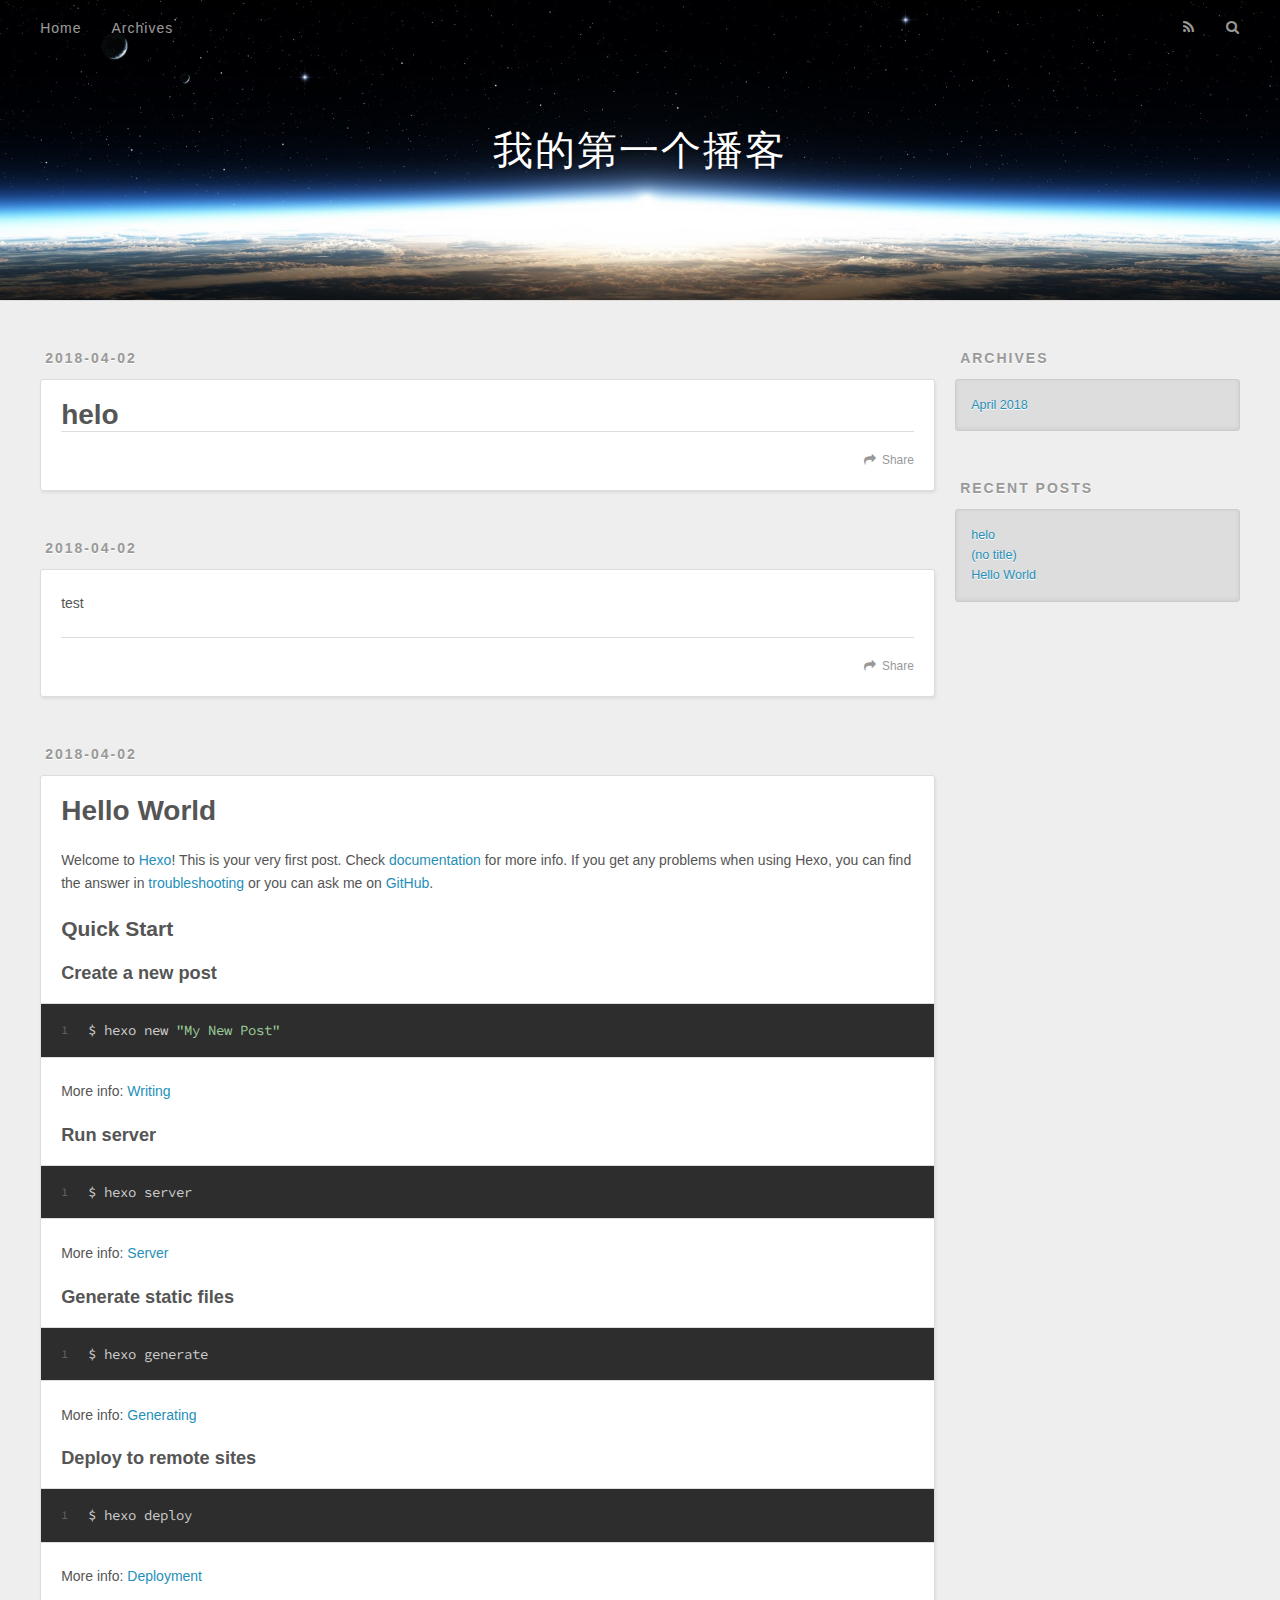
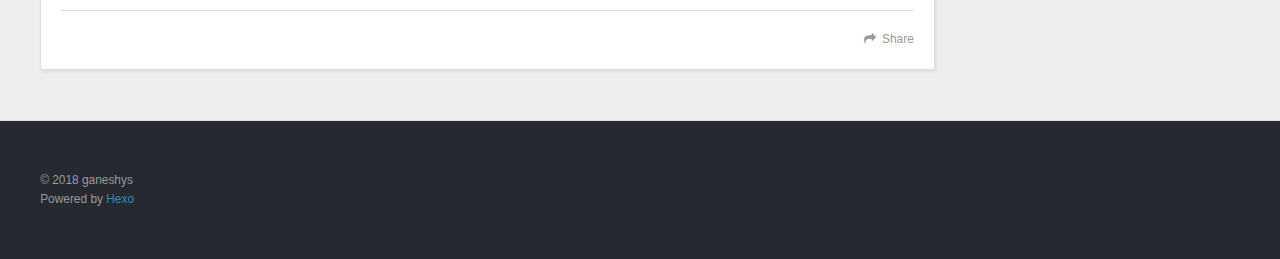
==== index.html @ d25a5fbc "Site updated: 2018-04-02 18:22:29" ====
<!DOCTYPE html>
<html>
<head>
  <meta charset="utf-8">
  

  
  <title>我的第一个播客</title>
  <meta name="viewport" content="width=device-width, initial-scale=1, maximum-scale=1">
  <meta property="og:type" content="website">
<meta property="og:title" content="我的第一个播客">
<meta property="og:url" content="http://yoursite.com/index.html">
<meta property="og:site_name" content="我的第一个播客">
<meta property="og:locale" content="default">
<meta name="twitter:card" content="summary">
<meta name="twitter:title" content="我的第一个播客">
  
    <link rel="alternate" href="/atom.xml" title="我的第一个播客" type="application/atom+xml">
  
  
    <link rel="icon" href="/favicon.png">
  
  
    <link href="//fonts.googleapis.com/css?family=Source+Code+Pro" rel="stylesheet" type="text/css">
  
  <link rel="stylesheet" href="/css/style.css">
</head>

<body>
  <div id="container">
    <div id="wrap">
      <header id="header">
  <div id="banner"></div>
  <div id="header-outer" class="outer">
    <div id="header-title" class="inner">
      <h1 id="logo-wrap">
        <a href="/" id="logo">我的第一个播客</a>
      </h1>
      
    </div>
    <div id="header-inner" class="inner">
      <nav id="main-nav">
        <a id="main-nav-toggle" class="nav-icon"></a>
        
          <a class="main-nav-link" href="/">Home</a>
        
          <a class="main-nav-link" href="/archives">Archives</a>
        
      </nav>
      <nav id="sub-nav">
        
          <a id="nav-rss-link" class="nav-icon" href="/atom.xml" title="RSS Feed"></a>
        
        <a id="nav-search-btn" class="nav-icon" title="Search"></a>
      </nav>
      <div id="search-form-wrap">
        <form action="//google.com/search" method="get" accept-charset="UTF-8" class="search-form"><input type="search" name="q" class="search-form-input" placeholder="Search"><button type="submit" class="search-form-submit">&#xF002;</button><input type="hidden" name="sitesearch" value="http://yoursite.com"></form>
      </div>
    </div>
  </div>
</header>
      <div class="outer">
        <section id="main">
  
    <article id="post-helo" class="article article-type-post" itemscope itemprop="blogPost">
  <div class="article-meta">
    <a href="/2018/04/02/helo/" class="article-date">
  <time datetime="2018-04-02T10:21:28.000Z" itemprop="datePublished">2018-04-02</time>
</a>
    
  </div>
  <div class="article-inner">
    
    
      <header class="article-header">
        
  
    <h1 itemprop="name">
      <a class="article-title" href="/2018/04/02/helo/">helo</a>
    </h1>
  

      </header>
    
    <div class="article-entry" itemprop="articleBody">
      
        
      
    </div>
    <footer class="article-footer">
      <a data-url="http://yoursite.com/2018/04/02/helo/" data-id="cjfi35otm0002tgrduanair4g" class="article-share-link">Share</a>
      
      
    </footer>
  </div>
  
</article>


  
    <article id="post-11" class="article article-type-post" itemscope itemprop="blogPost">
  <div class="article-meta">
    <a href="/2018/04/02/11/" class="article-date">
  <time datetime="2018-04-02T10:03:42.732Z" itemprop="datePublished">2018-04-02</time>
</a>
    
  </div>
  <div class="article-inner">
    
    
    <div class="article-entry" itemprop="articleBody">
      
        <p>test</p>

      
    </div>
    <footer class="article-footer">
      <a data-url="http://yoursite.com/2018/04/02/11/" data-id="cjfi35osx0000tgrdirm6cyvg" class="article-share-link">Share</a>
      
      
    </footer>
  </div>
  
</article>


  
    <article id="post-hello-world" class="article article-type-post" itemscope itemprop="blogPost">
  <div class="article-meta">
    <a href="/2018/04/02/hello-world/" class="article-date">
  <time datetime="2018-04-02T09:58:30.442Z" itemprop="datePublished">2018-04-02</time>
</a>
    
  </div>
  <div class="article-inner">
    
    
      <header class="article-header">
        
  
    <h1 itemprop="name">
      <a class="article-title" href="/2018/04/02/hello-world/">Hello World</a>
    </h1>
  

      </header>
    
    <div class="article-entry" itemprop="articleBody">
      
        <p>Welcome to <a href="https://hexo.io/" target="_blank" rel="noopener">Hexo</a>! This is your very first post. Check <a href="https://hexo.io/docs/" target="_blank" rel="noopener">documentation</a> for more info. If you get any problems when using Hexo, you can find the answer in <a href="https://hexo.io/docs/troubleshooting.html" target="_blank" rel="noopener">troubleshooting</a> or you can ask me on <a href="https://github.com/hexojs/hexo/issues" target="_blank" rel="noopener">GitHub</a>.</p>
<h2 id="Quick-Start"><a href="#Quick-Start" class="headerlink" title="Quick Start"></a>Quick Start</h2><h3 id="Create-a-new-post"><a href="#Create-a-new-post" class="headerlink" title="Create a new post"></a>Create a new post</h3><figure class="highlight bash"><table><tr><td class="gutter"><pre><span class="line">1</span><br></pre></td><td class="code"><pre><span class="line">$ hexo new <span class="string">"My New Post"</span></span><br></pre></td></tr></table></figure>
<p>More info: <a href="https://hexo.io/docs/writing.html" target="_blank" rel="noopener">Writing</a></p>
<h3 id="Run-server"><a href="#Run-server" class="headerlink" title="Run server"></a>Run server</h3><figure class="highlight bash"><table><tr><td class="gutter"><pre><span class="line">1</span><br></pre></td><td class="code"><pre><span class="line">$ hexo server</span><br></pre></td></tr></table></figure>
<p>More info: <a href="https://hexo.io/docs/server.html" target="_blank" rel="noopener">Server</a></p>
<h3 id="Generate-static-files"><a href="#Generate-static-files" class="headerlink" title="Generate static files"></a>Generate static files</h3><figure class="highlight bash"><table><tr><td class="gutter"><pre><span class="line">1</span><br></pre></td><td class="code"><pre><span class="line">$ hexo generate</span><br></pre></td></tr></table></figure>
<p>More info: <a href="https://hexo.io/docs/generating.html" target="_blank" rel="noopener">Generating</a></p>
<h3 id="Deploy-to-remote-sites"><a href="#Deploy-to-remote-sites" class="headerlink" title="Deploy to remote sites"></a>Deploy to remote sites</h3><figure class="highlight bash"><table><tr><td class="gutter"><pre><span class="line">1</span><br></pre></td><td class="code"><pre><span class="line">$ hexo deploy</span><br></pre></td></tr></table></figure>
<p>More info: <a href="https://hexo.io/docs/deployment.html" target="_blank" rel="noopener">Deployment</a></p>

      
    </div>
    <footer class="article-footer">
      <a data-url="http://yoursite.com/2018/04/02/hello-world/" data-id="cjfi35otk0001tgrdzlg1167f" class="article-share-link">Share</a>
      
      
    </footer>
  </div>
  
</article>


  


</section>
        
          <aside id="sidebar">
  
    

  
    

  
    
  
    
  <div class="widget-wrap">
    <h3 class="widget-title">Archives</h3>
    <div class="widget">
      <ul class="archive-list"><li class="archive-list-item"><a class="archive-list-link" href="/archives/2018/04/">April 2018</a></li></ul>
    </div>
  </div>


  
    
  <div class="widget-wrap">
    <h3 class="widget-title">Recent Posts</h3>
    <div class="widget">
      <ul>
        
          <li>
            <a href="/2018/04/02/helo/">helo</a>
          </li>
        
          <li>
            <a href="/2018/04/02/11/">(no title)</a>
          </li>
        
          <li>
            <a href="/2018/04/02/hello-world/">Hello World</a>
          </li>
        
      </ul>
    </div>
  </div>

  
</aside>
        
      </div>
      <footer id="footer">
  
  <div class="outer">
    <div id="footer-info" class="inner">
      &copy; 2018 ganeshys<br>
      Powered by <a href="http://hexo.io/" target="_blank">Hexo</a>
    </div>
  </div>
</footer>
    </div>
    <nav id="mobile-nav">
  
    <a href="/" class="mobile-nav-link">Home</a>
  
    <a href="/archives" class="mobile-nav-link">Archives</a>
  
</nav>
    

<script src="//ajax.googleapis.com/ajax/libs/jquery/2.0.3/jquery.min.js"></script>


  <link rel="stylesheet" href="/fancybox/jquery.fancybox.css">
  <script src="/fancybox/jquery.fancybox.pack.js"></script>


<script src="/js/script.js"></script>



  </div>
</body>
</html>
---- css/style.css ----
body {
  width: 100%;
}
body:before,
body:after {
  content: "";
  display: table;
}
body:after {
  clear: both;
}
html,
body,
div,
span,
applet,
object,
iframe,
h1,
h2,
h3,
h4,
h5,
h6,
p,
blockquote,
pre,
a,
abbr,
acronym,
address,
big,
cite,
code,
del,
dfn,
em,
img,
ins,
kbd,
q,
s,
samp,
small,
strike,
strong,
sub,
sup,
tt,
var,
dl,
dt,
dd,
ol,
ul,
li,
fieldset,
form,
label,
legend,
table,
caption,
tbody,
tfoot,
thead,
tr,
th,
td {
  margin: 0;
  padding: 0;
  border: 0;
  outline: 0;
  font-weight: inherit;
  font-style: inherit;
  font-family: inherit;
  font-size: 100%;
  vertical-align: baseline;
}
body {
  line-height: 1;
  color: #000;
  background: #fff;
}
ol,
ul {
  list-style: none;
}
table {
  border-collapse: separate;
  border-spacing: 0;
  vertical-align: middle;
}
caption,
th,
td {
  text-align: left;
  font-weight: normal;
  vertical-align: middle;
}
a img {
  border: none;
}
input,
button {
  margin: 0;
  padding: 0;
}
input::-moz-focus-inner,
button::-moz-focus-inner {
  border: 0;
  padding: 0;
}
@font-face {
  font-family: FontAwesome;
  font-style: normal;
  font-weight: normal;
  src: url("fonts/fontawesome-webfont.eot?v=#4.0.3");
  src: url("fonts/fontawesome-webfont.eot?#iefix&v=#4.0.3") format("embedded-opentype"), url("fonts/fontawesome-webfont.woff?v=#4.0.3") format("woff"), url("fonts/fontawesome-webfont.ttf?v=#4.0.3") format("truetype"), url("fonts/fontawesome-webfont.svg#fontawesomeregular?v=#4.0.3") format("svg");
}
html,
body,
#container {
  height: 100%;
}
body {
  background: #eee;
  font: 14px -apple-system, BlinkMacSystemFont, "Segoe UI", "Roboto", "Oxygen", "Ubuntu", "Cantarell", "Fira Sans", "Droid Sans", "Helvetica Neue", sans-serif;
  -webkit-text-size-adjust: 100%;
}
.outer {
  max-width: 1220px;
  margin: 0 auto;
  padding: 0 20px;
}
.outer:before,
.outer:after {
  content: "";
  display: table;
}
.outer:after {
  clear: both;
}
.inner {
  display: inline;
  float: left;
  width: 98.33333333333333%;
  margin: 0 0.833333333333333%;
}
.left,
.alignleft {
  float: left;
}
.right,
.alignright {
  float: right;
}
.clear {
  clear: both;
}
#container {
  position: relative;
}
.mobile-nav-on {
  overflow: hidden;
}
#wrap {
  height: 100%;
  width: 100%;
  position: absolute;
  top: 0;
  left: 0;
  -webkit-transition: 0.2s ease-out;
  -moz-transition: 0.2s ease-out;
  -ms-transition: 0.2s ease-out;
  transition: 0.2s ease-out;
  z-index: 1;
  background: #eee;
}
.mobile-nav-on #wrap {
  left: 280px;
}
@media screen and (min-width: 768px) {
  #main {
    display: inline;
    float: left;
    width: 73.33333333333333%;
    margin: 0 0.833333333333333%;
  }
}
.article-date,
.article-category-link,
.archive-year,
.widget-title {
  text-decoration: none;
  text-transform: uppercase;
  letter-spacing: 2px;
  color: #999;
  margin-bottom: 1em;
  margin-left: 5px;
  line-height: 1em;
  text-shadow: 0 1px #fff;
  font-weight: bold;
}
.article-inner,
.archive-article-inner {
  background: #fff;
  -webkit-box-shadow: 1px 2px 3px #ddd;
  box-shadow: 1px 2px 3px #ddd;
  border: 1px solid #ddd;
  border-radius: 3px;
}
.article-entry h1,
.widget h1 {
  font-size: 2em;
}
.article-entry h2,
.widget h2 {
  font-size: 1.5em;
}
.article-entry h3,
.widget h3 {
  font-size: 1.3em;
}
.article-entry h4,
.widget h4 {
  font-size: 1.2em;
}
.article-entry h5,
.widget h5 {
  font-size: 1em;
}
.article-entry h6,
.widget h6 {
  font-size: 1em;
  color: #999;
}
.article-entry hr,
.widget hr {
  border: 1px dashed #ddd;
}
.article-entry strong,
.widget strong {
  font-weight: bold;
}
.article-entry em,
.widget em,
.article-entry cite,
.widget cite {
  font-style: italic;
}
.article-entry sup,
.widget sup,
.article-entry sub,
.widget sub {
  font-size: 0.75em;
  line-height: 0;
  position: relative;
  vertical-align: baseline;
}
.article-entry sup,
.widget sup {
  top: -0.5em;
}
.article-entry sub,
.widget sub {
  bottom: -0.2em;
}
.article-entry small,
.widget small {
  font-size: 0.85em;
}
.article-entry acronym,
.widget acronym,
.article-entry abbr,
.widget abbr {
  border-bottom: 1px dotted;
}
.article-entry ul,
.widget ul,
.article-entry ol,
.widget ol,
.article-entry dl,
.widget dl {
  margin: 0 20px;
  line-height: 1.6em;
}
.article-entry ul ul,
.widget ul ul,
.article-entry ol ul,
.widget ol ul,
.article-entry ul ol,
.widget ul ol,
.article-entry ol ol,
.widget ol ol {
  margin-top: 0;
  margin-bottom: 0;
}
.article-entry ul,
.widget ul {
  list-style: disc;
}
.article-entry ol,
.widget ol {
  list-style: decimal;
}
.article-entry dt,
.widget dt {
  font-weight: bold;
}
#header {
  height: 300px;
  position: relative;
  border-bottom: 1px solid #ddd;
}
#header:before,
#header:after {
  content: "";
  position: absolute;
  left: 0;
  right: 0;
  height: 40px;
}
#header:before {
  top: 0;
  background: -webkit-linear-gradient(rgba(0,0,0,0.2), transparent);
  background: -moz-linear-gradient(rgba(0,0,0,0.2), transparent);
  background: -ms-linear-gradient(rgba(0,0,0,0.2), transparent);
  background: linear-gradient(rgba(0,0,0,0.2), transparent);
}
#header:after {
  bottom: 0;
  background: -webkit-linear-gradient(transparent, rgba(0,0,0,0.2));
  background: -moz-linear-gradient(transparent, rgba(0,0,0,0.2));
  background: -ms-linear-gradient(transparent, rgba(0,0,0,0.2));
  background: linear-gradient(transparent, rgba(0,0,0,0.2));
}
#header-outer {
  height: 100%;
  position: relative;
}
#header-inner {
  position: relative;
  overflow: hidden;
}
#banner {
  position: absolute;
  top: 0;
  left: 0;
  width: 100%;
  height: 100%;
  background: url("images/banner.jpg") center #000;
  -webkit-background-size: cover;
  -moz-background-size: cover;
  background-size: cover;
  z-index: -1;
}
#header-title {
  text-align: center;
  height: 40px;
  position: absolute;
  top: 50%;
  left: 0;
  margin-top: -20px;
}
#logo,
#subtitle {
  text-decoration: none;
  color: #fff;
  font-weight: 300;
  text-shadow: 0 1px 4px rgba(0,0,0,0.3);
}
#logo {
  font-size: 40px;
  line-height: 40px;
  letter-spacing: 2px;
}
#subtitle {
  font-size: 16px;
  line-height: 16px;
  letter-spacing: 1px;
}
#subtitle-wrap {
  margin-top: 16px;
}
#main-nav {
  float: left;
  margin-left: -15px;
}
.nav-icon,
.main-nav-link {
  float: left;
  color: #fff;
  opacity: 0.6;
  text-decoration: none;
  text-shadow: 0 1px rgba(0,0,0,0.2);
  -webkit-transition: opacity 0.2s;
  -moz-transition: opacity 0.2s;
  -ms-transition: opacity 0.2s;
  transition: opacity 0.2s;
  display: block;
  padding: 20px 15px;
}
.nav-icon:hover,
.main-nav-link:hover {
  opacity: 1;
}
.nav-icon {
  font-family: FontAwesome;
  text-align: center;
  font-size: 14px;
  width: 14px;
  height: 14px;
  padding: 20px 15px;
  position: relative;
  cursor: pointer;
}
.main-nav-link {
  font-weight: 300;
  letter-spacing: 1px;
}
@media screen and (max-width: 479px) {
  .main-nav-link {
    display: none;
  }
}
#main-nav-toggle {
  display: none;
}
#main-nav-toggle:before {
  content: "\f0c9";
}
@media screen and (max-width: 479px) {
  #main-nav-toggle {
    display: block;
  }
}
#sub-nav {
  float: right;
  margin-right: -15px;
}
#nav-rss-link:before {
  content: "\f09e";
}
#nav-search-btn:before {
  content: "\f002";
}
#search-form-wrap {
  position: absolute;
  top: 15px;
  width: 150px;
  height: 30px;
  right: -150px;
  opacity: 0;
  -webkit-transition: 0.2s ease-out;
  -moz-transition: 0.2s ease-out;
  -ms-transition: 0.2s ease-out;
  transition: 0.2s ease-out;
}
#search-form-wrap.on {
  opacity: 1;
  right: 0;
}
@media screen and (max-width: 479px) {
  #search-form-wrap {
    width: 100%;
    right: -100%;
  }
}
.search-form {
  position: absolute;
  top: 0;
  left: 0;
  right: 0;
  background: #fff;
  padding: 5px 15px;
  border-radius: 15px;
  -webkit-box-shadow: 0 0 10px rgba(0,0,0,0.3);
  box-shadow: 0 0 10px rgba(0,0,0,0.3);
}
.search-form-input {
  border: none;
  background: none;
  color: #555;
  width: 100%;
  font: 13px -apple-system, BlinkMacSystemFont, "Segoe UI", "Roboto", "Oxygen", "Ubuntu", "Cantarell", "Fira Sans", "Droid Sans", "Helvetica Neue", sans-serif;
  outline: none;
}
.search-form-input::-webkit-search-results-decoration,
.search-form-input::-webkit-search-cancel-button {
  -webkit-appearance: none;
}
.search-form-submit {
  position: absolute;
  top: 50%;
  right: 10px;
  margin-top: -7px;
  font: 13px FontAwesome;
  border: none;
  background: none;
  color: #bbb;
  cursor: pointer;
}
.search-form-submit:hover,
.search-form-submit:focus {
  color: #777;
}
.article {
  margin: 50px 0;
}
.article-inner {
  overflow: hidden;
}
.article-meta:before,
.article-meta:after {
  content: "";
  display: table;
}
.article-meta:after {
  clear: both;
}
.article-date {
  float: left;
}
.article-category {
  float: left;
  line-height: 1em;
  color: #ccc;
  text-shadow: 0 1px #fff;
  margin-left: 8px;
}
.article-category:before {
  content: "\2022";
}
.article-category-link {
  margin: 0 12px 1em;
}
.article-header {
  padding: 20px 20px 0;
}
.article-title {
  text-decoration: none;
  font-size: 2em;
  font-weight: bold;
  color: #555;
  line-height: 1.1em;
  -webkit-transition: color 0.2s;
  -moz-transition: color 0.2s;
  -ms-transition: color 0.2s;
  transition: color 0.2s;
}
a.article-title:hover {
  color: #258fb8;
}
.article-entry {
  color: #555;
  padding: 0 20px;
}
.article-entry:before,
.article-entry:after {
  content: "";
  display: table;
}
.article-entry:after {
  clear: both;
}
.article-entry p,
.article-entry table {
  line-height: 1.6em;
  margin: 1.6em 0;
}
.article-entry h1,
.article-entry h2,
.article-entry h3,
.article-entry h4,
.article-entry h5,
.article-entry h6 {
  font-weight: bold;
}
.article-entry h1,
.article-entry h2,
.article-entry h3,
.article-entry h4,
.article-entry h5,
.article-entry h6 {
  line-height: 1.1em;
  margin: 1.1em 0;
}
.article-entry a {
  color: #258fb8;
  text-decoration: none;
}
.article-entry a:hover {
  text-decoration: underline;
}
.article-entry ul,
.article-entry ol,
.article-entry dl {
  margin-top: 1.6em;
  margin-bottom: 1.6em;
}
.article-entry img,
.article-entry video {
  max-width: 100%;
  height: auto;
  display: block;
  margin: auto;
}
.article-entry iframe {
  border: none;
}
.article-entry table {
  width: 100%;
  border-collapse: collapse;
  border-spacing: 0;
}
.article-entry th {
  font-weight: bold;
  border-bottom: 3px solid #ddd;
  padding-bottom: 0.5em;
}
.article-entry td {
  border-bottom: 1px solid #ddd;
  padding: 10px 0;
}
.article-entry blockquote {
  font-family: Georgia, "Times New Roman", serif;
  font-size: 1.4em;
  margin: 1.6em 20px;
  text-align: center;
}
.article-entry blockquote footer {
  font-size: 14px;
  margin: 1.6em 0;
  font-family: -apple-system, BlinkMacSystemFont, "Segoe UI", "Roboto", "Oxygen", "Ubuntu", "Cantarell", "Fira Sans", "Droid Sans", "Helvetica Neue", sans-serif;
}
.article-entry blockquote footer cite:before {
  content: "—";
  padding: 0 0.5em;
}
.article-entry .pullquote {
  text-align: left;
  width: 45%;
  margin: 0;
}
.article-entry .pullquote.left {
  margin-left: 0.5em;
  margin-right: 1em;
}
.article-entry .pullquote.right {
  margin-right: 0.5em;
  margin-left: 1em;
}
.article-entry .caption {
  color: #999;
  display: block;
  font-size: 0.9em;
  margin-top: 0.5em;
  position: relative;
  text-align: center;
}
.article-entry .video-container {
  position: relative;
  padding-top: 56.25%;
  height: 0;
  overflow: hidden;
}
.article-entry .video-container iframe,
.article-entry .video-container object,
.article-entry .video-container embed {
  position: absolute;
  top: 0;
  left: 0;
  width: 100%;
  height: 100%;
  margin-top: 0;
}
.article-more-link a {
  display: inline-block;
  line-height: 1em;
  padding: 6px 15px;
  border-radius: 15px;
  background: #eee;
  color: #999;
  text-shadow: 0 1px #fff;
  text-decoration: none;
}
.article-more-link a:hover {
  background: #258fb8;
  color: #fff;
  text-decoration: none;
  text-shadow: 0 1px #1e7293;
}
.article-footer {
  font-size: 0.85em;
  line-height: 1.6em;
  border-top: 1px solid #ddd;
  padding-top: 1.6em;
  margin: 0 20px 20px;
}
.article-footer:before,
.article-footer:after {
  content: "";
  display: table;
}
.article-footer:after {
  clear: both;
}
.article-footer a {
  color: #999;
  text-decoration: none;
}
.article-footer a:hover {
  color: #555;
}
.article-tag-list-item {
  float: left;
  margin-right: 10px;
}
.article-tag-list-link:before {
  content: "#";
}
.article-comment-link {
  float: right;
}
.article-comment-link:before {
  content: "\f075";
  font-family: FontAwesome;
  padding-right: 8px;
}
.article-share-link {
  cursor: pointer;
  float: right;
  margin-left: 20px;
}
.article-share-link:before {
  content: "\f064";
  font-family: FontAwesome;
  padding-right: 6px;
}
#article-nav {
  position: relative;
}
#article-nav:before,
#article-nav:after {
  content: "";
  display: table;
}
#article-nav:after {
  clear: both;
}
@media screen and (min-width: 768px) {
  #article-nav {
    margin: 50px 0;
  }
  #article-nav:before {
    width: 8px;
    height: 8px;
    position: absolute;
    top: 50%;
    left: 50%;
    margin-top: -4px;
    margin-left: -4px;
    content: "";
    border-radius: 50%;
    background: #ddd;
    -webkit-box-shadow: 0 1px 2px #fff;
    box-shadow: 0 1px 2px #fff;
  }
}
.article-nav-link-wrap {
  text-decoration: none;
  text-shadow: 0 1px #fff;
  color: #999;
  -webkit-box-sizing: border-box;
  -moz-box-sizing: border-box;
  box-sizing: border-box;
  margin-top: 50px;
  text-align: center;
  display: block;
}
.article-nav-link-wrap:hover {
  color: #555;
}
@media screen and (min-width: 768px) {
  .article-nav-link-wrap {
    width: 50%;
    margin-top: 0;
  }
}
@media screen and (min-width: 768px) {
  #article-nav-newer {
    float: left;
    text-align: right;
    padding-right: 20px;
  }
}
@media screen and (min-width: 768px) {
  #article-nav-older {
    float: right;
    text-align: left;
    padding-left: 20px;
  }
}
.article-nav-caption {
  text-transform: uppercase;
  letter-spacing: 2px;
  color: #ddd;
  line-height: 1em;
  font-weight: bold;
}
#article-nav-newer .article-nav-caption {
  margin-right: -2px;
}
.article-nav-title {
  font-size: 0.85em;
  line-height: 1.6em;
  margin-top: 0.5em;
}
.article-share-box {
  position: absolute;
  display: none;
  background: #fff;
  -webkit-box-shadow: 1px 2px 10px rgba(0,0,0,0.2);
  box-shadow: 1px 2px 10px rgba(0,0,0,0.2);
  border-radius: 3px;
  margin-left: -145px;
  overflow: hidden;
  z-index: 1;
}
.article-share-box.on {
  display: block;
}
.article-share-input {
  width: 100%;
  background: none;
  -webkit-box-sizing: border-box;
  -moz-box-sizing: border-box;
  box-sizing: border-box;
  font: 14px -apple-system, BlinkMacSystemFont, "Segoe UI", "Roboto", "Oxygen", "Ubuntu", "Cantarell", "Fira Sans", "Droid Sans", "Helvetica Neue", sans-serif;
  padding: 0 15px;
  color: #555;
  outline: none;
  border: 1px solid #ddd;
  border-radius: 3px 3px 0 0;
  height: 36px;
  line-height: 36px;
}
.article-share-links {
  background: #eee;
}
.article-share-links:before,
.article-share-links:after {
  content: "";
  display: table;
}
.article-share-links:after {
  clear: both;
}
.article-share-twitter,
.article-share-facebook,
.article-share-pinterest,
.article-share-google {
  width: 50px;
  height: 36px;
  display: block;
  float: left;
  position: relative;
  color: #999;
  text-shadow: 0 1px #fff;
}
.article-share-twitter:before,
.article-share-facebook:before,
.article-share-pinterest:before,
.article-share-google:before {
  font-size: 20px;
  font-family: FontAwesome;
  width: 20px;
  height: 20px;
  position: absolute;
  top: 50%;
  left: 50%;
  margin-top: -10px;
  margin-left: -10px;
  text-align: center;
}
.article-share-twitter:hover,
.article-share-facebook:hover,
.article-share-pinterest:hover,
.article-share-google:hover {
  color: #fff;
}
.article-share-twitter:before {
  content: "\f099";
}
.article-share-twitter:hover {
  background: #00aced;
  text-shadow: 0 1px #008abe;
}
.article-share-facebook:before {
  content: "\f09a";
}
.article-share-facebook:hover {
  background: #3b5998;
  text-shadow: 0 1px #2f477a;
}
.article-share-pinterest:before {
  content: "\f0d2";
}
.article-share-pinterest:hover {
  background: #cb2027;
  text-shadow: 0 1px #a21a1f;
}
.article-share-google:before {
  content: "\f0d5";
}
.article-share-google:hover {
  background: #dd4b39;
  text-shadow: 0 1px #be3221;
}
.article-gallery {
  background: #000;
  position: relative;
}
.article-gallery-photos {
  position: relative;
  overflow: hidden;
}
.article-gallery-img {
  display: none;
  max-width: 100%;
}
.article-gallery-img:first-child {
  display: block;
}
.article-gallery-img.loaded {
  position: absolute;
  display: block;
}
.article-gallery-img img {
  display: block;
  max-width: 100%;
  margin: 0 auto;
}
#comments {
  background: #fff;
  -webkit-box-shadow: 1px 2px 3px #ddd;
  box-shadow: 1px 2px 3px #ddd;
  padding: 20px;
  border: 1px solid #ddd;
  border-radius: 3px;
  margin: 50px 0;
}
#comments a {
  color: #258fb8;
}
.archives-wrap {
  margin: 50px 0;
}
.archives:before,
.archives:after {
  content: "";
  display: table;
}
.archives:after {
  clear: both;
}
.archive-year-wrap {
  margin-bottom: 1em;
}
.archives {
  -webkit-column-gap: 10px;
  -moz-column-gap: 10px;
  column-gap: 10px;
}
@media screen and (min-width: 480px) and (max-width: 767px) {
  .archives {
    -webkit-column-count: 2;
    -moz-column-count: 2;
    column-count: 2;
  }
}
@media screen and (min-width: 768px) {
  .archives {
    -webkit-column-count: 3;
    -moz-column-count: 3;
    column-count: 3;
  }
}
.archive-article {
  -webkit-column-break-inside: avoid;
  page-break-inside: avoid;
  overflow: hidden;
  break-inside: avoid-column;
}
.archive-article-inner {
  padding: 10px;
  margin-bottom: 15px;
}
.archive-article-title {
  text-decoration: none;
  font-weight: bold;
  color: #555;
  -webkit-transition: color 0.2s;
  -moz-transition: color 0.2s;
  -ms-transition: color 0.2s;
  transition: color 0.2s;
  line-height: 1.6em;
}
.archive-article-title:hover {
  color: #258fb8;
}
.archive-article-footer {
  margin-top: 1em;
}
.archive-article-date {
  color: #999;
  text-decoration: none;
  font-size: 0.85em;
  line-height: 1em;
  margin-bottom: 0.5em;
  display: block;
}
#page-nav {
  margin: 50px auto;
  background: #fff;
  -webkit-box-shadow: 1px 2px 3px #ddd;
  box-shadow: 1px 2px 3px #ddd;
  border: 1px solid #ddd;
  border-radius: 3px;
  text-align: center;
  color: #999;
  overflow: hidden;
}
#page-nav:before,
#page-nav:after {
  content: "";
  display: table;
}
#page-nav:after {
  clear: both;
}
#page-nav a,
#page-nav span {
  padding: 10px 20px;
  line-height: 1;
  height: 2ex;
}
#page-nav a {
  color: #999;
  text-decoration: none;
}
#page-nav a:hover {
  background: #999;
  color: #fff;
}
#page-nav .prev {
  float: left;
}
#page-nav .next {
  float: right;
}
#page-nav .page-number {
  display: inline-block;
}
@media screen and (max-width: 479px) {
  #page-nav .page-number {
    display: none;
  }
}
#page-nav .current {
  color: #555;
  font-weight: bold;
}
#page-nav .space {
  color: #ddd;
}
#footer {
  background: #262a30;
  padding: 50px 0;
  border-top: 1px solid #ddd;
  color: #999;
}
#footer a {
  color: #258fb8;
  text-decoration: none;
}
#footer a:hover {
  text-decoration: underline;
}
#footer-info {
  line-height: 1.6em;
  font-size: 0.85em;
}
.article-entry pre,
.article-entry .highlight {
  background: #2d2d2d;
  margin: 0 -20px;
  padding: 15px 20px;
  border-style: solid;
  border-color: #ddd;
  border-width: 1px 0;
  overflow: auto;
  color: #ccc;
  line-height: 22.400000000000002px;
}
.article-entry .highlight .gutter pre,
.article-entry .gist .gist-file .gist-data .line-numbers {
  color: #666;
  font-size: 0.85em;
}
.article-entry pre,
.article-entry code {
  font-family: "Source Code Pro", Consolas, Monaco, Menlo, Consolas, monospace;
}
.article-entry code {
  background: #eee;
  text-shadow: 0 1px #fff;
  padding: 0 0.3em;
}
.article-entry pre code {
  background: none;
  text-shadow: none;
  padding: 0;
}
.article-entry .highlight pre {
  border: none;
  margin: 0;
  padding: 0;
}
.article-entry .highlight table {
  margin: 0;
  width: auto;
}
.article-entry .highlight td {
  border: none;
  padding: 0;
}
.article-entry .highlight figcaption {
  font-size: 0.85em;
  color: #999;
  line-height: 1em;
  margin-bottom: 1em;
}
.article-entry .highlight figcaption:before,
.article-entry .highlight figcaption:after {
  content: "";
  display: table;
}
.article-entry .highlight figcaption:after {
  clear: both;
}
.article-entry .highlight figcaption a {
  float: right;
}
.article-entry .highlight .gutter pre {
  text-align: right;
  padding-right: 20px;
}
.article-entry .highlight .line {
  height: 22.400000000000002px;
}
.article-entry .highlight .line.marked {
  background: #515151;
}
.article-entry .gist {
  margin: 0 -20px;
  border-style: solid;
  border-color: #ddd;
  border-width: 1px 0;
  background: #2d2d2d;
  padding: 15px 20px 15px 0;
}
.article-entry .gist .gist-file {
  border: none;
  font-family: "Source Code Pro", Consolas, Monaco, Menlo, Consolas, monospace;
  margin: 0;
}
.article-entry .gist .gist-file .gist-data {
  background: none;
  border: none;
}
.article-entry .gist .gist-file .gist-data .line-numbers {
  background: none;
  border: none;
  padding: 0 20px 0 0;
}
.article-entry .gist .gist-file .gist-data .line-data {
  padding: 0 !important;
}
.article-entry .gist .gist-file .highlight {
  margin: 0;
  padding: 0;
  border: none;
}
.article-entry .gist .gist-file .gist-meta {
  background: #2d2d2d;
  color: #999;
  font: 0.85em -apple-system, BlinkMacSystemFont, "Segoe UI", "Roboto", "Oxygen", "Ubuntu", "Cantarell", "Fira Sans", "Droid Sans", "Helvetica Neue", sans-serif;
  text-shadow: 0 0;
  padding: 0;
  margin-top: 1em;
  margin-left: 20px;
}
.article-entry .gist .gist-file .gist-meta a {
  color: #258fb8;
  font-weight: normal;
}
.article-entry .gist .gist-file .gist-meta a:hover {
  text-decoration: underline;
}
pre .comment,
pre .title {
  color: #999;
}
pre .variable,
pre .attribute,
pre .tag,
pre .regexp,
pre .ruby .constant,
pre .xml .tag .title,
pre .xml .pi,
pre .xml .doctype,
pre .html .doctype,
pre .css .id,
pre .css .class,
pre .css .pseudo {
  color: #f2777a;
}
pre .number,
pre .preprocessor,
pre .built_in,
pre .literal,
pre .params,
pre .constant {
  color: #f99157;
}
pre .class,
pre .ruby .class .title,
pre .css .rules .attribute {
  color: #9c9;
}
pre .string,
pre .value,
pre .inheritance,
pre .header,
pre .ruby .symbol,
pre .xml .cdata {
  color: #9c9;
}
pre .css .hexcolor {
  color: #6cc;
}
pre .function,
pre .python .decorator,
pre .python .title,
pre .ruby .function .title,
pre .ruby .title .keyword,
pre .perl .sub,
pre .javascript .title,
pre .coffeescript .title {
  color: #69c;
}
pre .keyword,
pre .javascript .function {
  color: #c9c;
}
@media screen and (max-width: 479px) {
  #mobile-nav {
    position: absolute;
    top: 0;
    left: 0;
    width: 280px;
    height: 100%;
    background: #191919;
    border-right: 1px solid #fff;
  }
}
@media screen and (max-width: 479px) {
  .mobile-nav-link {
    display: block;
    color: #999;
    text-decoration: none;
    padding: 15px 20px;
    font-weight: bold;
  }
  .mobile-nav-link:hover {
    color: #fff;
  }
}
@media screen and (min-width: 768px) {
  #sidebar {
    display: inline;
    float: left;
    width: 23.333333333333332%;
    margin: 0 0.833333333333333%;
  }
}
.widget-wrap {
  margin: 50px 0;
}
.widget {
  color: #777;
  text-shadow: 0 1px #fff;
  background: #ddd;
  -webkit-box-shadow: 0 -1px 4px #ccc inset;
  box-shadow: 0 -1px 4px #ccc inset;
  border: 1px solid #ccc;
  padding: 15px;
  border-radius: 3px;
}
.widget a {
  color: #258fb8;
  text-decoration: none;
}
.widget a:hover {
  text-decoration: underline;
}
.widget ul ul,
.widget ol ul,
.widget dl ul,
.widget ul ol,
.widget ol ol,
.widget dl ol,
.widget ul dl,
.widget ol dl,
.widget dl dl {
  margin-left: 15px;
  list-style: disc;
}
.widget {
  line-height: 1.6em;
  word-wrap: break-word;
  font-size: 0.9em;
}
.widget ul,
.widget ol {
  list-style: none;
  margin: 0;
}
.widget ul ul,
.widget ol ul,
.widget ul ol,
.widget ol ol {
  margin: 0 20px;
}
.widget ul ul,
.widget ol ul {
  list-style: disc;
}
.widget ul ol,
.widget ol ol {
  list-style: decimal;
}
.category-list-count,
.tag-list-count,
.archive-list-count {
  padding-left: 5px;
  color: #999;
  font-size: 0.85em;
}
.category-list-count:before,
.tag-list-count:before,
.archive-list-count:before {
  content: "(";
}
.category-list-count:after,
.tag-list-count:after,
.archive-list-count:after {
  content: ")";
}
.tagcloud a {
  margin-right: 5px;
  display: inline-block;
}
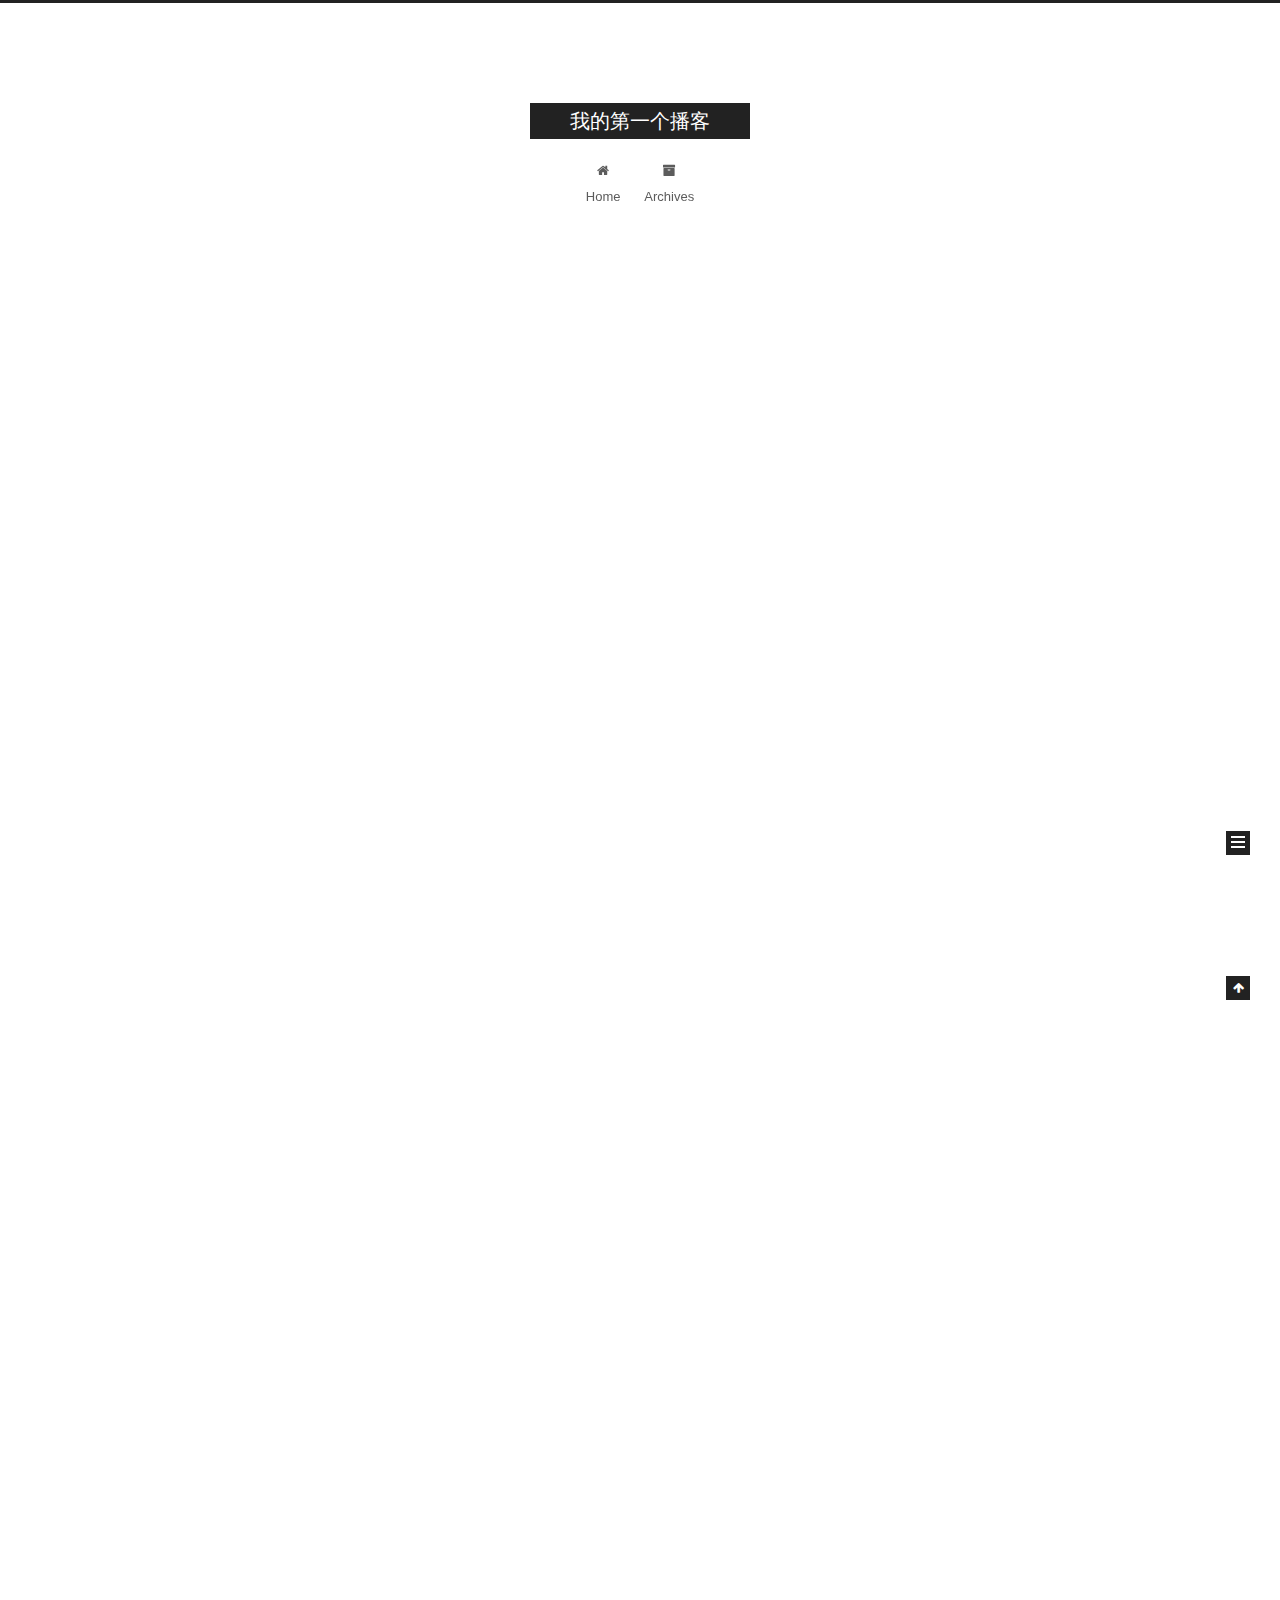
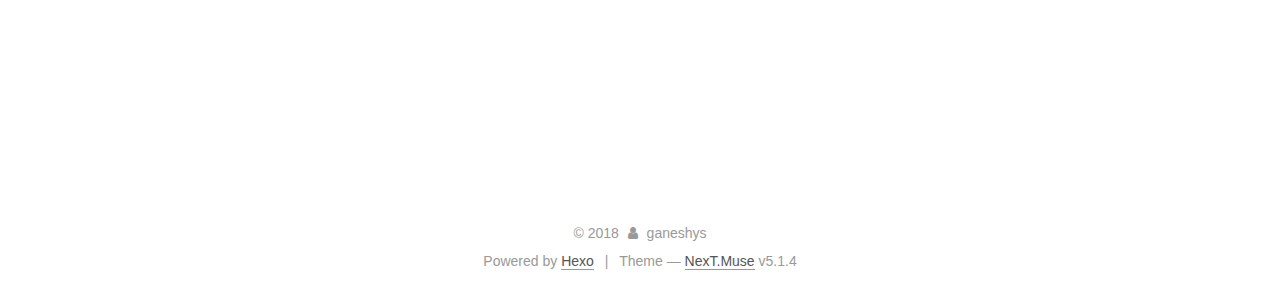
==== commit 5c1f9e30: "Site updated: 2018-04-02 18:40:08" ====
--- a/index.html
+++ b/index.html
@@ -1,153 +1,545 @@
 <!DOCTYPE html>
-<html>
+
+
+
+  
+
+
+<html class="theme-next muse use-motion" lang="">
 <head>
-  <meta charset="utf-8">
-  
-
-  
-  <title>我的第一个播客</title>
-  <meta name="viewport" content="width=device-width, initial-scale=1, maximum-scale=1">
-  <meta property="og:type" content="website">
+  <meta charset="UTF-8"/>
+<meta http-equiv="X-UA-Compatible" content="IE=edge" />
+<meta name="viewport" content="width=device-width, initial-scale=1, maximum-scale=1"/>
+<meta name="theme-color" content="#222">
+
+
+
+
+
+
+
+
+
+<meta http-equiv="Cache-Control" content="no-transform" />
+<meta http-equiv="Cache-Control" content="no-siteapp" />
+
+
+
+
+
+
+
+
+
+
+
+
+
+
+
+
+  
+  
+  <link href="/lib/fancybox/source/jquery.fancybox.css?v=2.1.5" rel="stylesheet" type="text/css" />
+
+
+
+
+
+
+
+<link href="/lib/font-awesome/css/font-awesome.min.css?v=4.6.2" rel="stylesheet" type="text/css" />
+
+<link href="/css/main.css?v=5.1.4" rel="stylesheet" type="text/css" />
+
+
+  <link rel="apple-touch-icon" sizes="180x180" href="/images/apple-touch-icon-next.png?v=5.1.4">
+
+
+  <link rel="icon" type="image/png" sizes="32x32" href="/images/favicon-32x32-next.png?v=5.1.4">
+
+
+  <link rel="icon" type="image/png" sizes="16x16" href="/images/favicon-16x16-next.png?v=5.1.4">
+
+
+  <link rel="mask-icon" href="/images/logo.svg?v=5.1.4" color="#222">
+
+
+
+
+
+  <meta name="keywords" content="Hexo, NexT" />
+
+
+
+
+
+
+
+
+
+
+<meta property="og:type" content="website">
 <meta property="og:title" content="我的第一个播客">
 <meta property="og:url" content="http://yoursite.com/index.html">
 <meta property="og:site_name" content="我的第一个播客">
 <meta property="og:locale" content="default">
 <meta name="twitter:card" content="summary">
 <meta name="twitter:title" content="我的第一个播客">
-  
-    <link rel="alternate" href="/atom.xml" title="我的第一个播客" type="application/atom+xml">
-  
-  
-    <link rel="icon" href="/favicon.png">
-  
-  
-    <link href="//fonts.googleapis.com/css?family=Source+Code+Pro" rel="stylesheet" type="text/css">
-  
-  <link rel="stylesheet" href="/css/style.css">
+
+
+
+<script type="text/javascript" id="hexo.configurations">
+  var NexT = window.NexT || {};
+  var CONFIG = {
+    root: '/',
+    scheme: 'Muse',
+    version: '5.1.4',
+    sidebar: {"position":"left","display":"post","offset":12,"b2t":false,"scrollpercent":false,"onmobile":false},
+    fancybox: true,
+    tabs: true,
+    motion: {"enable":true,"async":false,"transition":{"post_block":"fadeIn","post_header":"slideDownIn","post_body":"slideDownIn","coll_header":"slideLeftIn","sidebar":"slideUpIn"}},
+    duoshuo: {
+      userId: '0',
+      author: 'Author'
+    },
+    algolia: {
+      applicationID: '',
+      apiKey: '',
+      indexName: '',
+      hits: {"per_page":10},
+      labels: {"input_placeholder":"Search for Posts","hits_empty":"We didn't find any results for the search: ${query}","hits_stats":"${hits} results found in ${time} ms"}
+    }
+  };
+</script>
+
+
+
+  <link rel="canonical" href="http://yoursite.com/"/>
+
+
+
+
+
+  <title>我的第一个播客</title>
+  
+
+
+
+
+
+
+
+
 </head>
 
-<body>
-  <div id="container">
-    <div id="wrap">
-      <header id="header">
-  <div id="banner"></div>
-  <div id="header-outer" class="outer">
-    <div id="header-title" class="inner">
-      <h1 id="logo-wrap">
-        <a href="/" id="logo">我的第一个播客</a>
-      </h1>
-      
+<body itemscope itemtype="http://schema.org/WebPage" lang="default">
+
+  
+  
+    
+  
+
+  <div class="container sidebar-position-left 
+  page-home">
+    <div class="headband"></div>
+
+    <header id="header" class="header" itemscope itemtype="http://schema.org/WPHeader">
+      <div class="header-inner"><div class="site-brand-wrapper">
+  <div class="site-meta ">
+    
+
+    <div class="custom-logo-site-title">
+      <a href="/"  class="brand" rel="start">
+        <span class="logo-line-before"><i></i></span>
+        <span class="site-title">我的第一个播客</span>
+        <span class="logo-line-after"><i></i></span>
+      </a>
     </div>
-    <div id="header-inner" class="inner">
-      <nav id="main-nav">
-        <a id="main-nav-toggle" class="nav-icon"></a>
-        
-          <a class="main-nav-link" href="/">Home</a>
-        
-          <a class="main-nav-link" href="/archives">Archives</a>
-        
-      </nav>
-      <nav id="sub-nav">
-        
-          <a id="nav-rss-link" class="nav-icon" href="/atom.xml" title="RSS Feed"></a>
-        
-        <a id="nav-search-btn" class="nav-icon" title="Search"></a>
-      </nav>
-      <div id="search-form-wrap">
-        <form action="//google.com/search" method="get" accept-charset="UTF-8" class="search-form"><input type="search" name="q" class="search-form-input" placeholder="Search"><button type="submit" class="search-form-submit">&#xF002;</button><input type="hidden" name="sitesearch" value="http://yoursite.com"></form>
-      </div>
+      
+        <p class="site-subtitle"></p>
+      
+  </div>
+
+  <div class="site-nav-toggle">
+    <button>
+      <span class="btn-bar"></span>
+      <span class="btn-bar"></span>
+      <span class="btn-bar"></span>
+    </button>
+  </div>
+</div>
+
+<nav class="site-nav">
+  
+
+  
+    <ul id="menu" class="menu">
+      
+        
+        <li class="menu-item menu-item-home">
+          <a href="/" rel="section">
+            
+              <i class="menu-item-icon fa fa-fw fa-home"></i> <br />
+            
+            Home
+          </a>
+        </li>
+      
+        
+        <li class="menu-item menu-item-archives">
+          <a href="/archives/" rel="section">
+            
+              <i class="menu-item-icon fa fa-fw fa-archive"></i> <br />
+            
+            Archives
+          </a>
+        </li>
+      
+
+      
+    </ul>
+  
+
+  
+</nav>
+
+
+
+ </div>
+    </header>
+
+    <main id="main" class="main">
+      <div class="main-inner">
+        <div class="content-wrap">
+          <div id="content" class="content">
+            
+  <section id="posts" class="posts-expand">
+    
+      
+
+  
+
+  
+  
+  
+
+  <article class="post post-type-normal" itemscope itemtype="http://schema.org/Article">
+  
+  
+  
+  <div class="post-block">
+    <link itemprop="mainEntityOfPage" href="http://yoursite.com/2018/04/02/helo/">
+
+    <span hidden itemprop="author" itemscope itemtype="http://schema.org/Person">
+      <meta itemprop="name" content="ganeshys">
+      <meta itemprop="description" content="">
+      <meta itemprop="image" content="/images/avatar.gif">
+    </span>
+
+    <span hidden itemprop="publisher" itemscope itemtype="http://schema.org/Organization">
+      <meta itemprop="name" content="我的第一个播客">
+    </span>
+
+    
+      <header class="post-header">
+
+        
+        
+          <h1 class="post-title" itemprop="name headline">
+                
+                <a class="post-title-link" href="/2018/04/02/helo/" itemprop="url">helo</a></h1>
+        
+
+        <div class="post-meta">
+          <span class="post-time">
+            
+              <span class="post-meta-item-icon">
+                <i class="fa fa-calendar-o"></i>
+              </span>
+              
+                <span class="post-meta-item-text">Posted on</span>
+              
+              <time title="Post created" itemprop="dateCreated datePublished" datetime="2018-04-02T18:21:28+08:00">
+                2018-04-02
+              </time>
+            
+
+            
+
+            
+          </span>
+
+          
+
+          
+            
+          
+
+          
+          
+
+          
+
+          
+
+          
+
+        </div>
+      </header>
+    
+
+    
+    
+    
+    <div class="post-body" itemprop="articleBody">
+
+      
+      
+
+      
+        
+          
+            
+          
+        
+      
     </div>
-  </div>
-</header>
-      <div class="outer">
-        <section id="main">
-  
-    <article id="post-helo" class="article article-type-post" itemscope itemprop="blogPost">
-  <div class="article-meta">
-    <a href="/2018/04/02/helo/" class="article-date">
-  <time datetime="2018-04-02T10:21:28.000Z" itemprop="datePublished">2018-04-02</time>
-</a>
-    
-  </div>
-  <div class="article-inner">
-    
-    
-      <header class="article-header">
-        
-  
-    <h1 itemprop="name">
-      <a class="article-title" href="/2018/04/02/helo/">helo</a>
-    </h1>
-  
-
-      </header>
-    
-    <div class="article-entry" itemprop="articleBody">
-      
-        
-      
-    </div>
-    <footer class="article-footer">
-      <a data-url="http://yoursite.com/2018/04/02/helo/" data-id="cjfi35otm0002tgrduanair4g" class="article-share-link">Share</a>
-      
+    
+    
+    
+
+    
+
+    
+
+    
+
+    <footer class="post-footer">
+      
+
+      
+
+      
+
+      
+      
+        <div class="post-eof"></div>
       
     </footer>
   </div>
   
-</article>
-
-
-  
-    <article id="post-11" class="article article-type-post" itemscope itemprop="blogPost">
-  <div class="article-meta">
-    <a href="/2018/04/02/11/" class="article-date">
-  <time datetime="2018-04-02T10:03:42.732Z" itemprop="datePublished">2018-04-02</time>
-</a>
-    
-  </div>
-  <div class="article-inner">
-    
-    
-    <div class="article-entry" itemprop="articleBody">
-      
-        <p>test</p>
-
+  
+  
+  </article>
+
+
+    
+      
+
+  
+
+  
+  
+  
+
+  <article class="post post-type-normal" itemscope itemtype="http://schema.org/Article">
+  
+  
+  
+  <div class="post-block">
+    <link itemprop="mainEntityOfPage" href="http://yoursite.com/2018/04/02/11/">
+
+    <span hidden itemprop="author" itemscope itemtype="http://schema.org/Person">
+      <meta itemprop="name" content="ganeshys">
+      <meta itemprop="description" content="">
+      <meta itemprop="image" content="/images/avatar.gif">
+    </span>
+
+    <span hidden itemprop="publisher" itemscope itemtype="http://schema.org/Organization">
+      <meta itemprop="name" content="我的第一个播客">
+    </span>
+
+    
+      <header class="post-header">
+
+        
+        
+          <h1 class="post-title" itemprop="name headline">
+                
+                <a class="post-title-link" href="/2018/04/02/11/" itemprop="url">Untitled</a></h1>
+        
+
+        <div class="post-meta">
+          <span class="post-time">
+            
+              <span class="post-meta-item-icon">
+                <i class="fa fa-calendar-o"></i>
+              </span>
+              
+                <span class="post-meta-item-text">Posted on</span>
+              
+              <time title="Post created" itemprop="dateCreated datePublished" datetime="2018-04-02T18:03:42+08:00">
+                2018-04-02
+              </time>
+            
+
+            
+
+            
+          </span>
+
+          
+
+          
+            
+          
+
+          
+          
+
+          
+
+          
+
+          
+
+        </div>
+      </header>
+    
+
+    
+    
+    
+    <div class="post-body" itemprop="articleBody">
+
+      
+      
+
+      
+        
+          
+            <p>test</p>
+
+          
+        
       
     </div>
-    <footer class="article-footer">
-      <a data-url="http://yoursite.com/2018/04/02/11/" data-id="cjfi35osx0000tgrdirm6cyvg" class="article-share-link">Share</a>
-      
+    
+    
+    
+
+    
+
+    
+
+    
+
+    <footer class="post-footer">
+      
+
+      
+
+      
+
+      
+      
+        <div class="post-eof"></div>
       
     </footer>
   </div>
   
-</article>
-
-
-  
-    <article id="post-hello-world" class="article article-type-post" itemscope itemprop="blogPost">
-  <div class="article-meta">
-    <a href="/2018/04/02/hello-world/" class="article-date">
-  <time datetime="2018-04-02T09:58:30.442Z" itemprop="datePublished">2018-04-02</time>
-</a>
-    
-  </div>
-  <div class="article-inner">
-    
-    
-      <header class="article-header">
-        
-  
-    <h1 itemprop="name">
-      <a class="article-title" href="/2018/04/02/hello-world/">Hello World</a>
-    </h1>
-  
-
+  
+  
+  </article>
+
+
+    
+      
+
+  
+
+  
+  
+  
+
+  <article class="post post-type-normal" itemscope itemtype="http://schema.org/Article">
+  
+  
+  
+  <div class="post-block">
+    <link itemprop="mainEntityOfPage" href="http://yoursite.com/2018/04/02/hello-world/">
+
+    <span hidden itemprop="author" itemscope itemtype="http://schema.org/Person">
+      <meta itemprop="name" content="ganeshys">
+      <meta itemprop="description" content="">
+      <meta itemprop="image" content="/images/avatar.gif">
+    </span>
+
+    <span hidden itemprop="publisher" itemscope itemtype="http://schema.org/Organization">
+      <meta itemprop="name" content="我的第一个播客">
+    </span>
+
+    
+      <header class="post-header">
+
+        
+        
+          <h1 class="post-title" itemprop="name headline">
+                
+                <a class="post-title-link" href="/2018/04/02/hello-world/" itemprop="url">Hello World</a></h1>
+        
+
+        <div class="post-meta">
+          <span class="post-time">
+            
+              <span class="post-meta-item-icon">
+                <i class="fa fa-calendar-o"></i>
+              </span>
+              
+                <span class="post-meta-item-text">Posted on</span>
+              
+              <time title="Post created" itemprop="dateCreated datePublished" datetime="2018-04-02T17:58:30+08:00">
+                2018-04-02
+              </time>
+            
+
+            
+
+            
+          </span>
+
+          
+
+          
+            
+          
+
+          
+          
+
+          
+
+          
+
+          
+
+        </div>
       </header>
     
-    <div class="article-entry" itemprop="articleBody">
-      
-        <p>Welcome to <a href="https://hexo.io/" target="_blank" rel="noopener">Hexo</a>! This is your very first post. Check <a href="https://hexo.io/docs/" target="_blank" rel="noopener">documentation</a> for more info. If you get any problems when using Hexo, you can find the answer in <a href="https://hexo.io/docs/troubleshooting.html" target="_blank" rel="noopener">troubleshooting</a> or you can ask me on <a href="https://github.com/hexojs/hexo/issues" target="_blank" rel="noopener">GitHub</a>.</p>
+
+    
+    
+    
+    <div class="post-body" itemprop="articleBody">
+
+      
+      
+
+      
+        
+          
+            <p>Welcome to <a href="https://hexo.io/" target="_blank" rel="noopener">Hexo</a>! This is your very first post. Check <a href="https://hexo.io/docs/" target="_blank" rel="noopener">documentation</a> for more info. If you get any problems when using Hexo, you can find the answer in <a href="https://hexo.io/docs/troubleshooting.html" target="_blank" rel="noopener">troubleshooting</a> or you can ask me on <a href="https://github.com/hexojs/hexo/issues" target="_blank" rel="noopener">GitHub</a>.</p>
 <h2 id="Quick-Start"><a href="#Quick-Start" class="headerlink" title="Quick Start"></a>Quick Start</h2><h3 id="Create-a-new-post"><a href="#Create-a-new-post" class="headerlink" title="Create a new post"></a>Create a new post</h3><figure class="highlight bash"><table><tr><td class="gutter"><pre><span class="line">1</span><br></pre></td><td class="code"><pre><span class="line">$ hexo new <span class="string">"My New Post"</span></span><br></pre></td></tr></table></figure>
 <p>More info: <a href="https://hexo.io/docs/writing.html" target="_blank" rel="noopener">Writing</a></p>
 <h3 id="Run-server"><a href="#Run-server" class="headerlink" title="Run server"></a>Run server</h3><figure class="highlight bash"><table><tr><td class="gutter"><pre><span class="line">1</span><br></pre></td><td class="code"><pre><span class="line">$ hexo server</span><br></pre></td></tr></table></figure>
@@ -157,99 +549,307 @@
 <h3 id="Deploy-to-remote-sites"><a href="#Deploy-to-remote-sites" class="headerlink" title="Deploy to remote sites"></a>Deploy to remote sites</h3><figure class="highlight bash"><table><tr><td class="gutter"><pre><span class="line">1</span><br></pre></td><td class="code"><pre><span class="line">$ hexo deploy</span><br></pre></td></tr></table></figure>
 <p>More info: <a href="https://hexo.io/docs/deployment.html" target="_blank" rel="noopener">Deployment</a></p>
 
+          
+        
       
     </div>
-    <footer class="article-footer">
-      <a data-url="http://yoursite.com/2018/04/02/hello-world/" data-id="cjfi35otk0001tgrdzlg1167f" class="article-share-link">Share</a>
-      
+    
+    
+    
+
+    
+
+    
+
+    
+
+    <footer class="post-footer">
+      
+
+      
+
+      
+
+      
+      
+        <div class="post-eof"></div>
       
     </footer>
   </div>
   
-</article>
-
-
-  
-
-
-</section>
-        
-          <aside id="sidebar">
-  
-    
-
-  
-    
-
-  
-    
-  
-    
-  <div class="widget-wrap">
-    <h3 class="widget-title">Archives</h3>
-    <div class="widget">
-      <ul class="archive-list"><li class="archive-list-item"><a class="archive-list-link" href="/archives/2018/04/">April 2018</a></li></ul>
+  
+  
+  </article>
+
+
+    
+  </section>
+
+  
+
+
+          </div>
+          
+
+
+          
+
+        </div>
+        
+          
+  
+  <div class="sidebar-toggle">
+    <div class="sidebar-toggle-line-wrap">
+      <span class="sidebar-toggle-line sidebar-toggle-line-first"></span>
+      <span class="sidebar-toggle-line sidebar-toggle-line-middle"></span>
+      <span class="sidebar-toggle-line sidebar-toggle-line-last"></span>
     </div>
   </div>
 
-
-  
-    
-  <div class="widget-wrap">
-    <h3 class="widget-title">Recent Posts</h3>
-    <div class="widget">
-      <ul>
-        
-          <li>
-            <a href="/2018/04/02/helo/">helo</a>
-          </li>
-        
-          <li>
-            <a href="/2018/04/02/11/">(no title)</a>
-          </li>
-        
-          <li>
-            <a href="/2018/04/02/hello-world/">Hello World</a>
-          </li>
-        
-      </ul>
+  <aside id="sidebar" class="sidebar">
+    
+    <div class="sidebar-inner">
+
+      
+
+      
+
+      <section class="site-overview-wrap sidebar-panel sidebar-panel-active">
+        <div class="site-overview">
+          <div class="site-author motion-element" itemprop="author" itemscope itemtype="http://schema.org/Person">
+            
+              <p class="site-author-name" itemprop="name">ganeshys</p>
+              <p class="site-description motion-element" itemprop="description"></p>
+          </div>
+
+          <nav class="site-state motion-element">
+
+            
+              <div class="site-state-item site-state-posts">
+              
+                <a href="/archives/">
+              
+                  <span class="site-state-item-count">3</span>
+                  <span class="site-state-item-name">posts</span>
+                </a>
+              </div>
+            
+
+            
+
+            
+
+          </nav>
+
+          
+
+          
+
+          
+          
+
+          
+          
+
+          
+
+        </div>
+      </section>
+
+      
+
+      
+
     </div>
+  </aside>
+
+
+        
+      </div>
+    </main>
+
+    <footer id="footer" class="footer">
+      <div class="footer-inner">
+        <div class="copyright">&copy; <span itemprop="copyrightYear">2018</span>
+  <span class="with-love">
+    <i class="fa fa-user"></i>
+  </span>
+  <span class="author" itemprop="copyrightHolder">ganeshys</span>
+
+  
+</div>
+
+
+  <div class="powered-by">Powered by <a class="theme-link" target="_blank" href="https://hexo.io">Hexo</a></div>
+
+
+
+  <span class="post-meta-divider">|</span>
+
+
+
+  <div class="theme-info">Theme &mdash; <a class="theme-link" target="_blank" href="https://github.com/iissnan/hexo-theme-next">NexT.Muse</a> v5.1.4</div>
+
+
+
+
+        
+
+
+
+
+
+
+
+        
+      </div>
+    </footer>
+
+    
+      <div class="back-to-top">
+        <i class="fa fa-arrow-up"></i>
+        
+      </div>
+    
+
+    
+
   </div>
 
   
-</aside>
-        
-      </div>
-      <footer id="footer">
-  
-  <div class="outer">
-    <div id="footer-info" class="inner">
-      &copy; 2018 ganeshys<br>
-      Powered by <a href="http://hexo.io/" target="_blank">Hexo</a>
-    </div>
-  </div>
-</footer>
-    </div>
-    <nav id="mobile-nav">
-  
-    <a href="/" class="mobile-nav-link">Home</a>
-  
-    <a href="/archives" class="mobile-nav-link">Archives</a>
-  
-</nav>
-    
-
-<script src="//ajax.googleapis.com/ajax/libs/jquery/2.0.3/jquery.min.js"></script>
-
-
-  <link rel="stylesheet" href="/fancybox/jquery.fancybox.css">
-  <script src="/fancybox/jquery.fancybox.pack.js"></script>
-
-
-<script src="/js/script.js"></script>
-
-
-
-  </div>
+
+<script type="text/javascript">
+  if (Object.prototype.toString.call(window.Promise) !== '[object Function]') {
+    window.Promise = null;
+  }
+</script>
+
+
+
+
+
+
+
+
+
+  
+
+
+
+
+
+
+
+
+
+
+
+
+  
+  
+    <script type="text/javascript" src="/lib/jquery/index.js?v=2.1.3"></script>
+  
+
+  
+  
+    <script type="text/javascript" src="/lib/fastclick/lib/fastclick.min.js?v=1.0.6"></script>
+  
+
+  
+  
+    <script type="text/javascript" src="/lib/jquery_lazyload/jquery.lazyload.js?v=1.9.7"></script>
+  
+
+  
+  
+    <script type="text/javascript" src="/lib/velocity/velocity.min.js?v=1.2.1"></script>
+  
+
+  
+  
+    <script type="text/javascript" src="/lib/velocity/velocity.ui.min.js?v=1.2.1"></script>
+  
+
+  
+  
+    <script type="text/javascript" src="/lib/fancybox/source/jquery.fancybox.pack.js?v=2.1.5"></script>
+  
+
+
+  
+
+
+  <script type="text/javascript" src="/js/src/utils.js?v=5.1.4"></script>
+
+  <script type="text/javascript" src="/js/src/motion.js?v=5.1.4"></script>
+
+
+
+  
+  
+
+  
+
+  
+
+
+  <script type="text/javascript" src="/js/src/bootstrap.js?v=5.1.4"></script>
+
+
+
+  
+
+
+  
+
+
+
+
+	
+
+
+
+
+
+  
+
+
+
+
+
+  
+
+
+
+
+
+
+
+
+
+
+
+
+  
+
+
+
+
+
+  
+
+  
+
+  
+
+  
+  
+
+  
+
+  
+
+  
+
 </body>
-</html>+</html>
--- a/css/main.css
+++ b/css/main.css
@@ -0,0 +1,2662 @@
+/* normalize.css v3.0.2 | MIT License | git.io/normalize */
+html {
+  font-family: sans-serif; /* 1 */
+  -ms-text-size-adjust: 100%; /* 2 */
+  -webkit-text-size-adjust: 100%; /* 2 */
+}
+body {
+  margin: 0;
+}
+article,
+aside,
+details,
+figcaption,
+figure,
+footer,
+header,
+hgroup,
+main,
+menu,
+nav,
+section,
+summary {
+  display: block;
+}
+audio,
+canvas,
+progress,
+video {
+  display: inline-block; /* 1 */
+  vertical-align: baseline; /* 2 */
+}
+audio:not([controls]) {
+  display: none;
+  height: 0;
+}
+[hidden],
+template {
+  display: none;
+}
+a {
+  background-color: transparent;
+}
+a:active,
+a:hover {
+  outline: 0;
+}
+abbr[title] {
+  border-bottom: 1px dotted;
+}
+b,
+strong {
+  font-weight: bold;
+}
+dfn {
+  font-style: italic;
+}
+h1 {
+  font-size: 2em;
+  margin: 0.67em 0;
+}
+mark {
+  background: #ff0;
+  color: #000;
+}
+small {
+  font-size: 80%;
+}
+sub,
+sup {
+  font-size: 75%;
+  line-height: 0;
+  position: relative;
+  vertical-align: baseline;
+}
+sup {
+  top: -0.5em;
+}
+sub {
+  bottom: -0.25em;
+}
+img {
+  border: 0;
+}
+svg:not(:root) {
+  overflow: hidden;
+}
+figure {
+  margin: 1em 40px;
+}
+hr {
+  -moz-box-sizing: content-box;
+  box-sizing: content-box;
+  height: 0;
+}
+pre {
+  overflow: auto;
+}
+code,
+kbd,
+pre,
+samp {
+  font-family: monospace, monospace;
+  font-size: 1em;
+}
+button,
+input,
+optgroup,
+select,
+textarea {
+  color: inherit; /* 1 */
+  font: inherit; /* 2 */
+  margin: 0; /* 3 */
+}
+button {
+  overflow: visible;
+}
+button,
+select {
+  text-transform: none;
+}
+button,
+html input[type="button"],
+input[type="reset"],
+input[type="submit"] {
+  -webkit-appearance: button; /* 2 */
+  cursor: pointer; /* 3 */
+}
+button[disabled],
+html input[disabled] {
+  cursor: default;
+}
+button::-moz-focus-inner,
+input::-moz-focus-inner {
+  border: 0;
+  padding: 0;
+}
+input {
+  line-height: normal;
+}
+input[type="checkbox"],
+input[type="radio"] {
+  box-sizing: border-box; /* 1 */
+  padding: 0; /* 2 */
+}
+input[type="number"]::-webkit-inner-spin-button,
+input[type="number"]::-webkit-outer-spin-button {
+  height: auto;
+}
+input[type="search"] {
+  -webkit-appearance: textfield; /* 1 */
+  -moz-box-sizing: content-box;
+  -webkit-box-sizing: content-box; /* 2 */
+  box-sizing: content-box;
+}
+input[type="search"]::-webkit-search-cancel-button,
+input[type="search"]::-webkit-search-decoration {
+  -webkit-appearance: none;
+}
+fieldset {
+  border: 1px solid #c0c0c0;
+  margin: 0 2px;
+  padding: 0.35em 0.625em 0.75em;
+}
+legend {
+  border: 0; /* 1 */
+  padding: 0; /* 2 */
+}
+textarea {
+  overflow: auto;
+}
+optgroup {
+  font-weight: bold;
+}
+table {
+  border-collapse: collapse;
+  border-spacing: 0;
+}
+td,
+th {
+  padding: 0;
+}
+::selection {
+  background: #262a30;
+  color: #fff;
+}
+body {
+  position: relative;
+  font-family: 'Lato', "PingFang SC", "Microsoft YaHei", sans-serif;
+  font-size: 14px;
+  line-height: 2;
+  color: #555;
+  background: #fff;
+}
+@media (max-width: 767px) {
+  body {
+    padding-right: 0 !important;
+  }
+}
+@media (min-width: 768px) and (max-width: 991px) {
+  body {
+    padding-right: 0 !important;
+  }
+}
+@media (min-width: 1600px) {
+  body {
+    font-size: 16px;
+  }
+}
+h1,
+h2,
+h3,
+h4,
+h5,
+h6 {
+  margin: 0;
+  padding: 0;
+  font-weight: bold;
+  line-height: 1.5;
+  font-family: 'Lato', "PingFang SC", "Microsoft YaHei", sans-serif;
+}
+h2,
+h3,
+h4,
+h5,
+h6 {
+  margin: 20px 0 15px;
+}
+h1 {
+  font-size: 22px;
+}
+@media (max-width: 767px) {
+  h1 {
+    font-size: 18px;
+  }
+}
+h2 {
+  font-size: 20px;
+}
+@media (max-width: 767px) {
+  h2 {
+    font-size: 16px;
+  }
+}
+h3 {
+  font-size: 18px;
+}
+@media (max-width: 767px) {
+  h3 {
+    font-size: 14px;
+  }
+}
+h4 {
+  font-size: 16px;
+}
+@media (max-width: 767px) {
+  h4 {
+    font-size: 12px;
+  }
+}
+h5 {
+  font-size: 14px;
+}
+@media (max-width: 767px) {
+  h5 {
+    font-size: 10px;
+  }
+}
+h6 {
+  font-size: 12px;
+}
+@media (max-width: 767px) {
+  h6 {
+    font-size: 8px;
+  }
+}
+p {
+  margin: 0 0 20px 0;
+}
+a {
+  color: #555;
+  text-decoration: none;
+  outline: none;
+  border-bottom: 1px solid #999;
+  word-wrap: break-word;
+}
+a:hover {
+  color: #222;
+  border-bottom-color: #222;
+}
+blockquote {
+  margin: 0;
+  padding: 0;
+}
+img {
+  display: block;
+  margin: auto;
+  max-width: 100%;
+  height: auto;
+}
+hr {
+  margin: 40px 0;
+  height: 3px;
+  border: none;
+  background-color: #ddd;
+  background-image: repeating-linear-gradient(-45deg, #fff, #fff 4px, transparent 4px, transparent 8px);
+}
+blockquote {
+  padding: 0 15px;
+  color: #666;
+  border-left: 4px solid #ddd;
+}
+blockquote cite::before {
+  content: "-";
+  padding: 0 5px;
+}
+dt {
+  font-weight: 700;
+}
+dd {
+  margin: 0;
+  padding: 0;
+}
+kbd {
+  border: 1px solid #ccc;
+  border-radius: 0.2em;
+  box-shadow: 0.1em 0.1em 0.2em rgba(0,0,0,0.1);
+  background-color: #f9f9f9;
+  font-family: inherit;
+  background-image: -webkit-linear-gradient(top, #eee, #fff, #eee);
+  padding: 0.1em 0.3em;
+  white-space: nowrap;
+}
+.text-left {
+  text-align: left;
+}
+.text-center {
+  text-align: center;
+}
+.text-right {
+  text-align: right;
+}
+.text-justify {
+  text-align: justify;
+}
+.text-nowrap {
+  white-space: nowrap;
+}
+.text-lowercase {
+  text-transform: lowercase;
+}
+.text-uppercase {
+  text-transform: uppercase;
+}
+.text-capitalize {
+  text-transform: capitalize;
+}
+.center-block {
+  display: block;
+  margin-left: auto;
+  margin-right: auto;
+}
+.clearfix:before,
+.clearfix:after {
+  content: " ";
+  display: table;
+}
+.clearfix:after {
+  clear: both;
+}
+.pullquote {
+  width: 45%;
+}
+.pullquote.left {
+  float: left;
+  margin-left: 5px;
+  margin-right: 10px;
+}
+.pullquote.right {
+  float: right;
+  margin-left: 10px;
+  margin-right: 5px;
+}
+.affix.affix.affix {
+  position: fixed;
+}
+.translation {
+  margin-top: -20px;
+  font-size: 14px;
+  color: #999;
+}
+.scrollbar-measure {
+  width: 100px;
+  height: 100px;
+  overflow: scroll;
+  position: absolute;
+  top: -9999px;
+}
+.use-motion .motion-element {
+  opacity: 0;
+}
+table {
+  margin: 20px 0;
+  width: 100%;
+  border-collapse: collapse;
+  border-spacing: 0;
+  border: 1px solid #ddd;
+  font-size: 14px;
+  table-layout: fixed;
+  word-wrap: break-all;
+}
+table>tbody>tr:nth-of-type(odd) {
+  background-color: #f9f9f9;
+}
+table>tbody>tr:hover {
+  background-color: #f5f5f5;
+}
+caption,
+th,
+td {
+  padding: 8px;
+  text-align: left;
+  vertical-align: middle;
+  font-weight: normal;
+}
+th,
+td {
+  border-bottom: 3px solid #ddd;
+  border-right: 1px solid #eee;
+}
+th {
+  padding-bottom: 10px;
+  font-weight: 700;
+}
+td {
+  border-bottom-width: 1px;
+}
+html,
+body {
+  height: 100%;
+}
+.container {
+  position: relative;
+  min-height: 100%;
+}
+.header-inner {
+  margin: 0 auto;
+  padding: 100px 0 70px;
+  width: 700px;
+}
+@media (min-width: 1600px) {
+  .container .header-inner {
+    width: 900px;
+  }
+}
+.main {
+  padding-bottom: 150px;
+}
+.main-inner {
+  margin: 0 auto;
+  width: 700px;
+}
+@media (min-width: 1600px) {
+  .container .main-inner {
+    width: 900px;
+  }
+}
+.footer {
+  position: absolute;
+  left: 0;
+  bottom: 0;
+  width: 100%;
+  min-height: 50px;
+}
+.footer-inner {
+  box-sizing: border-box;
+  margin: 20px auto;
+  width: 700px;
+}
+@media (min-width: 1600px) {
+  .container .footer-inner {
+    width: 900px;
+  }
+}
+pre,
+.highlight {
+  overflow: auto;
+  margin: 20px 0;
+  padding: 0;
+  font-size: 13px;
+  color: #4d4d4c;
+  background: #f7f7f7;
+  line-height: 1.6;
+}
+pre,
+code {
+  font-family: consolas, Menlo, "PingFang SC", "Microsoft YaHei", monospace;
+}
+code {
+  padding: 2px 4px;
+  word-wrap: break-word;
+  color: #555;
+  background: #eee;
+  border-radius: 3px;
+  font-size: 13px;
+}
+pre {
+  padding: 10px;
+}
+pre code {
+  padding: 0;
+  color: #4d4d4c;
+  background: none;
+  text-shadow: none;
+}
+.highlight {
+  border-radius: 1px;
+}
+.highlight pre {
+  border: none;
+  margin: 0;
+  padding: 10px 0;
+}
+.highlight table {
+  margin: 0;
+  width: auto;
+  border: none;
+}
+.highlight td {
+  border: none;
+  padding: 0;
+}
+.highlight figcaption {
+  font-size: 1em;
+  color: #4d4d4c;
+  line-height: 1em;
+  margin-bottom: 1em;
+}
+.highlight figcaption:before,
+.highlight figcaption:after {
+  content: " ";
+  display: table;
+}
+.highlight figcaption:after {
+  clear: both;
+}
+.highlight figcaption a {
+  float: right;
+  color: #4d4d4c;
+}
+.highlight figcaption a:hover {
+  border-bottom-color: #4d4d4c;
+}
+.highlight .gutter pre {
+  padding-left: 10px;
+  padding-right: 10px;
+  color: #869194;
+  text-align: right;
+  background-color: #eff2f3;
+}
+.highlight .code pre {
+  width: 100%;
+  padding-left: 10px;
+  padding-right: 10px;
+  background-color: #f7f7f7;
+}
+.highlight .line {
+  height: 20px;
+}
+.gutter {
+  -webkit-user-select: none;
+  -moz-user-select: none;
+  -ms-user-select: none;
+  user-select: none;
+}
+.gist table {
+  width: auto;
+}
+.gist table td {
+  border: none;
+}
+pre .deletion {
+  background: #fdd;
+}
+pre .addition {
+  background: #dfd;
+}
+pre .meta {
+  color: #8959a8;
+}
+pre .comment {
+  color: #8e908c;
+}
+pre .variable,
+pre .attribute,
+pre .tag,
+pre .regexp,
+pre .ruby .constant,
+pre .xml .tag .title,
+pre .xml .pi,
+pre .xml .doctype,
+pre .html .doctype,
+pre .css .id,
+pre .css .class,
+pre .css .pseudo {
+  color: #c82829;
+}
+pre .number,
+pre .preprocessor,
+pre .built_in,
+pre .literal,
+pre .params,
+pre .constant,
+pre .command {
+  color: #f5871f;
+}
+pre .ruby .class .title,
+pre .css .rules .attribute,
+pre .string,
+pre .value,
+pre .inheritance,
+pre .header,
+pre .ruby .symbol,
+pre .xml .cdata,
+pre .special,
+pre .number,
+pre .formula {
+  color: #718c00;
+}
+pre .title,
+pre .css .hexcolor {
+  color: #3e999f;
+}
+pre .function,
+pre .python .decorator,
+pre .python .title,
+pre .ruby .function .title,
+pre .ruby .title .keyword,
+pre .perl .sub,
+pre .javascript .title,
+pre .coffeescript .title {
+  color: #4271ae;
+}
+pre .keyword,
+pre .javascript .function {
+  color: #8959a8;
+}
+.full-image.full-image.full-image.full-image {
+  border: none;
+  max-width: 100%;
+  width: auto;
+  margin: 20px auto 25px;
+}
+@media (min-width: 992px) {
+  .full-image.full-image.full-image.full-image {
+    max-width: none;
+    width: 110%;
+    margin: 25px -5%;
+  }
+}
+.blockquote-center,
+.page-home .post-type-quote blockquote,
+.page-post-detail .post-type-quote blockquote {
+  position: relative;
+  margin: 40px 0;
+  padding: 0;
+  border-left: none;
+  text-align: center;
+}
+.blockquote-center::before,
+.page-home .post-type-quote blockquote::before,
+.page-post-detail .post-type-quote blockquote::before,
+.blockquote-center::after,
+.page-home .post-type-quote blockquote::after,
+.page-post-detail .post-type-quote blockquote::after {
+  position: absolute;
+  content: ' ';
+  display: block;
+  width: 100%;
+  height: 24px;
+  opacity: 0.2;
+  background-repeat: no-repeat;
+  background-position: 0 -6px;
+  background-size: 22px 22px;
+}
+.blockquote-center::before,
+.page-home .post-type-quote blockquote::before,
+.page-post-detail .post-type-quote blockquote::before {
+  top: -20px;
+  background-image: url("../images/quote-l.svg");
+  border-top: 1px solid #ccc;
+}
+.blockquote-center::after,
+.page-home .post-type-quote blockquote::after,
+.page-post-detail .post-type-quote blockquote::after {
+  bottom: -20px;
+  background-image: url("../images/quote-r.svg");
+  border-bottom: 1px solid #ccc;
+  background-position: 100% 8px;
+}
+.blockquote-center p,
+.page-home .post-type-quote blockquote p,
+.page-post-detail .post-type-quote blockquote p,
+.blockquote-center div,
+.page-home .post-type-quote blockquote div,
+.page-post-detail .post-type-quote blockquote div {
+  text-align: center;
+}
+.post .post-body .group-picture img {
+  box-sizing: border-box;
+  padding: 0 3px;
+  border: none;
+}
+.post .group-picture-row {
+  overflow: hidden;
+  margin-top: 6px;
+}
+.post .group-picture-row:first-child {
+  margin-top: 0;
+}
+.post .group-picture-column {
+  float: left;
+}
+.page-post-detail .post-body .group-picture-column {
+  float: none;
+  margin-top: 10px;
+  width: auto !important;
+}
+.page-post-detail .post-body .group-picture-column img {
+  margin: 0 auto;
+}
+.page-archive .group-picture-container {
+  overflow: hidden;
+}
+.page-archive .group-picture-row {
+  float: left;
+}
+.page-archive .group-picture-row:first-child {
+  margin-top: 6px;
+}
+.page-archive .group-picture-column {
+  max-width: 150px;
+  max-height: 150px;
+}
+.post-body .note {
+  position: relative;
+  padding: 15px;
+  margin-bottom: 20px;
+  border: 1px solid #eee;
+  border-left-width: 5px;
+  border-radius: 3px;
+}
+.post-body .note h2,
+.post-body .note h3,
+.post-body .note h4,
+.post-body .note h5,
+.post-body .note h6 {
+  margin-top: 0;
+  margin-bottom: 0;
+  border-bottom: initial;
+  padding-top: 0 !important;
+}
+.post-body .note p:first-child,
+.post-body .note ul:first-child,
+.post-body .note ol:first-child,
+.post-body .note table:first-child,
+.post-body .note pre:first-child,
+.post-body .note blockquote:first-child {
+  margin-top: 0;
+}
+.post-body .note p:last-child,
+.post-body .note ul:last-child,
+.post-body .note ol:last-child,
+.post-body .note table:last-child,
+.post-body .note pre:last-child,
+.post-body .note blockquote:last-child {
+  margin-bottom: 0;
+}
+.post-body .note.default {
+  border-left-color: #777;
+}
+.post-body .note.default h2,
+.post-body .note.default h3,
+.post-body .note.default h4,
+.post-body .note.default h5,
+.post-body .note.default h6 {
+  color: #777;
+}
+.post-body .note.primary {
+  border-left-color: #6f42c1;
+}
+.post-body .note.primary h2,
+.post-body .note.primary h3,
+.post-body .note.primary h4,
+.post-body .note.primary h5,
+.post-body .note.primary h6 {
+  color: #6f42c1;
+}
+.post-body .note.info {
+  border-left-color: #428bca;
+}
+.post-body .note.info h2,
+.post-body .note.info h3,
+.post-body .note.info h4,
+.post-body .note.info h5,
+.post-body .note.info h6 {
+  color: #428bca;
+}
+.post-body .note.success {
+  border-left-color: #5cb85c;
+}
+.post-body .note.success h2,
+.post-body .note.success h3,
+.post-body .note.success h4,
+.post-body .note.success h5,
+.post-body .note.success h6 {
+  color: #5cb85c;
+}
+.post-body .note.warning {
+  border-left-color: #f0ad4e;
+}
+.post-body .note.warning h2,
+.post-body .note.warning h3,
+.post-body .note.warning h4,
+.post-body .note.warning h5,
+.post-body .note.warning h6 {
+  color: #f0ad4e;
+}
+.post-body .note.danger {
+  border-left-color: #d9534f;
+}
+.post-body .note.danger h2,
+.post-body .note.danger h3,
+.post-body .note.danger h4,
+.post-body .note.danger h5,
+.post-body .note.danger h6 {
+  color: #d9534f;
+}
+.post-body .label {
+  display: inline;
+  padding: 0 2px;
+  white-space: nowrap;
+}
+.post-body .label.default {
+  background-color: #f0f0f0;
+}
+.post-body .label.primary {
+  background-color: #efe6f7;
+}
+.post-body .label.info {
+  background-color: #e5f2f8;
+}
+.post-body .label.success {
+  background-color: #e7f4e9;
+}
+.post-body .label.warning {
+  background-color: #fcf6e1;
+}
+.post-body .label.danger {
+  background-color: #fae8eb;
+}
+.post-body .tabs {
+  position: relative;
+  display: block;
+  margin-bottom: 20px;
+  padding-top: 10px;
+}
+.post-body .tabs ul.nav-tabs {
+  margin: 0;
+  padding: 0;
+  display: flex;
+  margin-bottom: -1px;
+}
+@media (max-width: 413px) {
+  .post-body .tabs ul.nav-tabs {
+    display: block;
+    margin-bottom: 5px;
+  }
+}
+.post-body .tabs ul.nav-tabs li.tab {
+  list-style-type: none !important;
+  margin: 0 0.25em 0 0;
+  border-top: 3px solid transparent;
+  border-left: 1px solid transparent;
+  border-right: 1px solid transparent;
+}
+@media (max-width: 413px) {
+  .post-body .tabs ul.nav-tabs li.tab {
+    margin: initial;
+    border-top: 1px solid transparent;
+    border-left: 3px solid transparent;
+    border-right: 1px solid transparent;
+    border-bottom: 1px solid transparent;
+  }
+}
+.post-body .tabs ul.nav-tabs li.tab a {
+  outline: 0;
+  border-bottom: initial;
+  display: block;
+  line-height: 1.8em;
+  padding: 0.25em 0.75em;
+  transition-duration: 0.2s;
+  transition-timing-function: ease-out;
+  transition-delay: 0s;
+}
+.post-body .tabs ul.nav-tabs li.tab a i {
+  width: 1.285714285714286em;
+}
+.post-body .tabs ul.nav-tabs li.tab.active {
+  border-top: 3px solid #fc6423;
+  border-left: 1px solid #ddd;
+  border-right: 1px solid #ddd;
+  background-color: #fff;
+}
+@media (max-width: 413px) {
+  .post-body .tabs ul.nav-tabs li.tab.active {
+    border-top: 1px solid #ddd;
+    border-left: 3px solid #fc6423;
+    border-right: 1px solid #ddd;
+    border-bottom: 1px solid #ddd;
+  }
+}
+.post-body .tabs ul.nav-tabs li.tab.active a {
+  cursor: default;
+  color: #555;
+}
+.post-body .tabs .tab-content {
+  background-color: #fff;
+}
+.post-body .tabs .tab-content .tab-pane {
+  border: 1px solid #ddd;
+  padding: 20px 20px 0 20px;
+}
+.post-body .tabs .tab-content .tab-pane:not(.active) {
+  display: none !important;
+}
+.post-body .tabs .tab-content .tab-pane.active {
+  display: block !important;
+}
+.btn {
+  display: inline-block;
+  padding: 0 20px;
+  font-size: 14px;
+  color: #fff;
+  background: #222;
+  border: 2px solid #222;
+  text-decoration: none;
+  border-radius: 0;
+  transition-property: background-color;
+  transition-duration: 0.2s;
+  transition-timing-function: ease-in-out;
+  transition-delay: 0s;
+  line-height: 2;
+}
+.btn:hover {
+  border-color: #222;
+  color: #222;
+  background: #fff;
+}
+.btn +.btn {
+  margin: 0 0 8px 8px;
+}
+.btn .fa-fw {
+  width: 1.285714285714286em;
+  text-align: left;
+}
+.btn-bar {
+  display: block;
+  width: 22px;
+  height: 2px;
+  background: #555;
+  border-radius: 1px;
+}
+.btn-bar+.btn-bar {
+  margin-top: 4px;
+}
+.pagination {
+  margin: 120px 0 40px;
+  text-align: center;
+  border-top: 1px solid #eee;
+}
+.page-number-basic,
+.pagination .prev,
+.pagination .next,
+.pagination .page-number,
+.pagination .space {
+  display: inline-block;
+  position: relative;
+  top: -1px;
+  margin: 0 10px;
+  padding: 0 11px;
+}
+@media (max-width: 767px) {
+  .page-number-basic,
+  .pagination .prev,
+  .pagination .next,
+  .pagination .page-number,
+  .pagination .space {
+    margin: 0 5px;
+  }
+}
+.pagination .prev,
+.pagination .next,
+.pagination .page-number {
+  border-bottom: 0;
+  border-top: 1px solid #eee;
+  transition-property: border-color;
+  transition-duration: 0.2s;
+  transition-timing-function: ease-in-out;
+  transition-delay: 0s;
+}
+.pagination .prev:hover,
+.pagination .next:hover,
+.pagination .page-number:hover {
+  border-top-color: #222;
+}
+.pagination .space {
+  padding: 0;
+  margin: 0;
+}
+.pagination .prev {
+  margin-left: 0;
+}
+.pagination .next {
+  margin-right: 0;
+}
+.pagination .page-number.current {
+  color: #fff;
+  background: #ccc;
+  border-top-color: #ccc;
+}
+@media (max-width: 767px) {
+  .pagination {
+    border-top: none;
+  }
+  .pagination .prev,
+  .pagination .next,
+  .pagination .page-number {
+    margin-bottom: 10px;
+    border-top: 0;
+    border-bottom: 1px solid #eee;
+    padding: 0 10px;
+  }
+  .pagination .prev:hover,
+  .pagination .next:hover,
+  .pagination .page-number:hover {
+    border-bottom-color: #222;
+  }
+}
+.comments {
+  margin: 60px 20px 0;
+}
+.tag-cloud {
+  text-align: center;
+}
+.tag-cloud a {
+  display: inline-block;
+  margin: 10px;
+}
+.back-to-top {
+  box-sizing: border-box;
+  position: fixed;
+  bottom: -100px;
+  right: 30px;
+  z-index: 1050;
+  padding: 0 6px;
+  width: 24px;
+  background: #222;
+  font-size: 12px;
+  opacity: 1;
+  color: #fff;
+  cursor: pointer;
+  text-align: center;
+  -webkit-transform: translateZ(0);
+  transition-property: bottom;
+  transition-duration: 0.2s;
+  transition-timing-function: ease-in-out;
+  transition-delay: 0s;
+}
+@media (min-width: 768px) and (max-width: 991px) {
+  .back-to-top {
+    display: none !important;
+  }
+}
+@media (max-width: 767px) {
+  .back-to-top {
+    display: none !important;
+  }
+}
+.back-to-top.back-to-top-on {
+  bottom: 19px;
+}
+.header {
+  background: transparent;
+}
+.header-inner {
+  position: relative;
+}
+.headband {
+  height: 3px;
+  background: #222;
+}
+.site-meta {
+  margin: 0;
+  text-align: center;
+}
+@media (max-width: 767px) {
+  .site-meta {
+    text-align: center;
+  }
+}
+.brand {
+  position: relative;
+  display: inline-block;
+  padding: 0 40px;
+  color: #fff;
+  background: #222;
+  border-bottom: none;
+}
+.brand:hover {
+  color: #fff;
+}
+.logo {
+  display: inline-block;
+  margin-right: 5px;
+  line-height: 36px;
+  vertical-align: top;
+}
+.site-title {
+  display: inline-block;
+  vertical-align: top;
+  line-height: 36px;
+  font-size: 20px;
+  font-weight: normal;
+  font-family: 'Lato', "PingFang SC", "Microsoft YaHei", sans-serif;
+}
+.site-subtitle {
+  margin-top: 10px;
+  font-size: 13px;
+  color: #999;
+}
+.use-motion .brand {
+  opacity: 0;
+}
+.use-motion .logo,
+.use-motion .site-title,
+.use-motion .site-subtitle {
+  opacity: 0;
+  position: relative;
+  top: -10px;
+}
+.site-nav-toggle {
+  display: none;
+  position: absolute;
+  top: 10px;
+  left: 10px;
+}
+@media (max-width: 767px) {
+  .site-nav-toggle {
+    display: block;
+  }
+}
+.site-nav-toggle button {
+  margin-top: 2px;
+  padding: 9px 10px;
+  background: transparent;
+  border: none;
+}
+@media (max-width: 767px) {
+  .site-nav {
+    display: none;
+    margin: 0 -10px;
+    padding: 0 10px;
+    clear: both;
+    border-top: 1px solid #ddd;
+  }
+}
+@media (min-width: 768px) and (max-width: 991px) {
+  .site-nav {
+    display: block !important;
+  }
+}
+@media (min-width: 992px) {
+  .site-nav {
+    display: block !important;
+  }
+}
+.menu {
+  margin-top: 20px;
+  padding-left: 0;
+  text-align: center;
+}
+.menu .menu-item {
+  display: inline-block;
+  margin: 0 10px;
+  list-style: none;
+}
+@media screen and (max-width: 767px) {
+  .menu .menu-item {
+    margin-top: 10px;
+  }
+}
+.menu .menu-item a {
+  display: block;
+  font-size: 13px;
+  line-height: inherit;
+  border-bottom: 1px solid transparent;
+  transition-property: border-color;
+  transition-duration: 0.2s;
+  transition-timing-function: ease-in-out;
+  transition-delay: 0s;
+}
+.menu .menu-item a:hover {
+  border-bottom-color: #222;
+}
+.menu .menu-item .fa {
+  margin-right: 5px;
+}
+.use-motion .menu-item {
+  opacity: 0;
+}
+.post-body {
+  font-family: 'Lato', "PingFang SC", "Microsoft YaHei", sans-serif;
+}
+@media (max-width: 767px) {
+  .post-body {
+    word-break: break-word;
+  }
+}
+.post-body .fancybox img {
+  display: block !important;
+  margin: 0 auto;
+  cursor: pointer;
+  cursor: zoom-in;
+  cursor: -webkit-zoom-in;
+}
+.post-body .image-caption,
+.post-body .figure .caption {
+  margin: -20px auto 15px;
+  text-align: center;
+  font-size: 14px;
+  color: #999;
+  font-weight: bold;
+  line-height: 1;
+}
+.post-sticky-flag {
+  display: inline-block;
+  font-size: 16px;
+  -ms-transform: rotate(30deg);
+  -webkit-transform: rotate(30deg);
+  -moz-transform: rotate(30deg);
+  -ms-transform: rotate(30deg);
+  -o-transform: rotate(30deg);
+  transform: rotate(30deg);
+}
+.use-motion .post-block,
+.use-motion .pagination,
+.use-motion .comments {
+  opacity: 0;
+}
+.use-motion .post-header {
+  opacity: 0;
+}
+.use-motion .post-body {
+  opacity: 0;
+}
+.use-motion .collection-title {
+  opacity: 0;
+}
+.posts-expand {
+  padding-top: 40px;
+}
+@media (max-width: 767px) {
+  .posts-expand {
+    margin: 0 20px;
+  }
+  .post-body pre .gutter pre {
+    padding-right: 10px;
+  }
+  .post-body .highlight {
+    margin-left: 0px;
+    margin-right: 0px;
+    padding: 0;
+  }
+  .post-body .highlight .gutter pre {
+    padding-right: 10px;
+  }
+}
+@media (min-width: 992px) {
+  .posts-expand .post-body {
+    text-align: justify;
+  }
+}
+.posts-expand .post-body h2,
+.posts-expand .post-body h3,
+.posts-expand .post-body h4,
+.posts-expand .post-body h5,
+.posts-expand .post-body h6 {
+  padding-top: 10px;
+}
+.posts-expand .post-body h2 .header-anchor,
+.posts-expand .post-body h3 .header-anchor,
+.posts-expand .post-body h4 .header-anchor,
+.posts-expand .post-body h5 .header-anchor,
+.posts-expand .post-body h6 .header-anchor {
+  float: right;
+  margin-left: 10px;
+  color: #ccc;
+  border-bottom-style: none;
+  visibility: hidden;
+}
+.posts-expand .post-body h2 .header-anchor:hover,
+.posts-expand .post-body h3 .header-anchor:hover,
+.posts-expand .post-body h4 .header-anchor:hover,
+.posts-expand .post-body h5 .header-anchor:hover,
+.posts-expand .post-body h6 .header-anchor:hover {
+  color: inherit;
+}
+.posts-expand .post-body h2:hover .header-anchor,
+.posts-expand .post-body h3:hover .header-anchor,
+.posts-expand .post-body h4:hover .header-anchor,
+.posts-expand .post-body h5:hover .header-anchor,
+.posts-expand .post-body h6:hover .header-anchor {
+  visibility: visible;
+}
+.posts-expand .post-body ul li {
+  list-style: circle;
+}
+.posts-expand .post-body img {
+  box-sizing: border-box;
+  margin: auto;
+  padding: 3px;
+  border: 1px solid #ddd;
+}
+.posts-expand .post-body .fancybox img {
+  margin: 0 auto 25px;
+}
+@media (max-width: 767px) {
+  .posts-collapse {
+    margin: 0 20px;
+  }
+  .posts-collapse .post-title,
+  .posts-collapse .post-meta {
+    display: block;
+    width: auto;
+    text-align: left;
+  }
+}
+.posts-collapse {
+  position: relative;
+  z-index: 1010;
+  margin-left: 55px;
+}
+.posts-collapse::after {
+  content: " ";
+  position: absolute;
+  top: 20px;
+  left: 0;
+  margin-left: -2px;
+  width: 4px;
+  height: 100%;
+  background: #f5f5f5;
+  z-index: -1;
+}
+@media (max-width: 767px) {
+  .posts-collapse {
+    margin: 0 20px;
+  }
+}
+.posts-collapse .collection-title {
+  position: relative;
+  margin: 60px 0;
+}
+.posts-collapse .collection-title h1,
+.posts-collapse .collection-title h2 {
+  margin-left: 20px;
+}
+.posts-collapse .collection-title small {
+  color: #bbb;
+  margin-left: 5px;
+}
+.posts-collapse .collection-title::before {
+  content: " ";
+  position: absolute;
+  left: 0;
+  top: 50%;
+  margin-left: -4px;
+  margin-top: -4px;
+  width: 8px;
+  height: 8px;
+  background: #bbb;
+  border-radius: 50%;
+}
+.posts-collapse .post {
+  margin: 30px 0;
+}
+.posts-collapse .post-header {
+  position: relative;
+  transition-duration: 0.2s;
+  transition-timing-function: ease-in-out;
+  transition-delay: 0s;
+  transition-property: border;
+  border-bottom: 1px dashed #ccc;
+}
+.posts-collapse .post-header::before {
+  content: " ";
+  position: absolute;
+  left: 0;
+  top: 12px;
+  width: 6px;
+  height: 6px;
+  margin-left: -4px;
+  background: #bbb;
+  border-radius: 50%;
+  border: 1px solid #fff;
+  transition-duration: 0.2s;
+  transition-timing-function: ease-in-out;
+  transition-delay: 0s;
+  transition-property: background;
+}
+.posts-collapse .post-header:hover {
+  border-bottom-color: #666;
+}
+.posts-collapse .post-header:hover::before {
+  background: #222;
+}
+.posts-collapse .post-meta {
+  position: absolute;
+  font-size: 12px;
+  left: 20px;
+  top: 5px;
+}
+.posts-collapse .post-comments-count {
+  display: none;
+}
+.posts-collapse .post-title {
+  margin-left: 60px;
+  font-size: 16px;
+  font-weight: normal;
+  line-height: inherit;
+}
+.posts-collapse .post-title::after {
+  margin-left: 3px;
+  opacity: 0.6;
+}
+.posts-collapse .post-title a {
+  color: #666;
+  border-bottom: none;
+}
+.page-home .post-type-quote .post-header,
+.page-post-detail .post-type-quote .post-header,
+.page-home .post-type-quote .post-tags,
+.page-post-detail .post-type-quote .post-tags {
+  display: none;
+}
+.posts-expand .post-title {
+  text-align: center;
+  word-break: break-word;
+  font-weight: 400;
+}
+.posts-expand .post-title-link {
+  display: inline-block;
+  position: relative;
+  color: #555;
+  border-bottom: none;
+  line-height: 1.2;
+  vertical-align: top;
+}
+.posts-expand .post-title-link::before {
+  content: "";
+  position: absolute;
+  width: 100%;
+  height: 2px;
+  bottom: 0;
+  left: 0;
+  background-color: #000;
+  visibility: hidden;
+  -webkit-transform: scaleX(0);
+  -moz-transform: scaleX(0);
+  -ms-transform: scaleX(0);
+  -o-transform: scaleX(0);
+  transform: scaleX(0);
+  transition-duration: 0.2s;
+  transition-timing-function: ease-in-out;
+  transition-delay: 0s;
+}
+.posts-expand .post-title-link:hover::before {
+  visibility: visible;
+  -webkit-transform: scaleX(1);
+  -moz-transform: scaleX(1);
+  -ms-transform: scaleX(1);
+  -o-transform: scaleX(1);
+  transform: scaleX(1);
+}
+.posts-expand .post-title-link .fa {
+  font-size: 16px;
+}
+.posts-expand .post-meta {
+  margin: 3px 0 60px 0;
+  color: #999;
+  font-family: 'Lato', "PingFang SC", "Microsoft YaHei", sans-serif;
+  font-size: 12px;
+  text-align: center;
+}
+.posts-expand .post-meta .post-category-list {
+  display: inline-block;
+  margin: 0;
+  padding: 3px;
+}
+.posts-expand .post-meta .post-category-list-link {
+  color: #999;
+}
+.posts-expand .post-meta .post-description {
+  font-size: 14px;
+  margin-top: 2px;
+}
+.post-meta-divider {
+  margin: 0 0.5em;
+}
+.post-meta-item-icon {
+  margin-right: 3px;
+}
+@media (min-width: 768px) and (max-width: 991px) {
+  .post-meta-item-icon {
+    display: inline-block;
+  }
+}
+@media (max-width: 767px) {
+  .post-meta-item-icon {
+    display: inline-block;
+  }
+}
+@media (min-width: 768px) and (max-width: 991px) {
+  .post-meta-item-text {
+    display: none;
+  }
+}
+@media (max-width: 767px) {
+  .post-meta-item-text {
+    display: none;
+  }
+}
+@media (max-width: 767px) {
+  .posts-expand .post-comments-count {
+    display: none;
+  }
+}
+.post-button {
+  margin-top: 40px;
+}
+.posts-expand .post-tags {
+  margin-top: 40px;
+  text-align: center;
+}
+.posts-expand .post-tags a {
+  display: inline-block;
+  margin-right: 10px;
+  font-size: 13px;
+}
+.post-nav {
+  display: table;
+  margin-top: 15px;
+  width: 100%;
+  border-top: 1px solid #eee;
+}
+.post-nav-divider {
+  display: table-cell;
+  width: 10%;
+}
+.post-nav-item {
+  display: table-cell;
+  padding: 10px 0 0 0;
+  width: 45%;
+  vertical-align: top;
+}
+.post-nav-item a {
+  position: relative;
+  display: block;
+  line-height: 25px;
+  font-size: 14px;
+  color: #555;
+  border-bottom: none;
+}
+.post-nav-item a:hover {
+  color: #222;
+  border-bottom: none;
+}
+.post-nav-item a:active {
+  top: 2px;
+}
+.post-nav-item .fa {
+  position: absolute;
+  top: 8px;
+  left: 0;
+  font-size: 12px;
+}
+.post-nav-next a {
+  padding-left: 15px;
+}
+.post-nav-prev {
+  text-align: right;
+}
+.post-nav-prev a {
+  padding-right: 15px;
+}
+.post-nav-prev .fa {
+  right: 0;
+  left: auto;
+}
+.posts-expand .post-eof {
+  display: block;
+  margin: 80px auto 60px;
+  width: 8%;
+  height: 1px;
+  background: #ccc;
+  text-align: center;
+}
+.post:last-child .post-eof.post-eof.post-eof {
+  display: none;
+}
+.post-gallery {
+  display: table;
+  table-layout: fixed;
+  width: 100%;
+  border-collapse: separate;
+}
+.post-gallery-row {
+  display: table-row;
+}
+.post-gallery .post-gallery-img {
+  display: table-cell;
+  text-align: center;
+  vertical-align: middle;
+  border: none;
+}
+.post-gallery .post-gallery-img img {
+  max-width: 100%;
+  max-height: 100%;
+  border: none;
+}
+.fancybox-close,
+.fancybox-close:hover {
+  border: none;
+}
+.rtl.post-body p,
+.rtl.post-body a,
+.rtl.post-body h1,
+.rtl.post-body h2,
+.rtl.post-body h3,
+.rtl.post-body h4,
+.rtl.post-body h5,
+.rtl.post-body h6,
+.rtl.post-body li,
+.rtl.post-body ul,
+.rtl.post-body ol {
+  direction: rtl;
+  font-family: UKIJ Ekran;
+}
+.rtl.post-title {
+  font-family: UKIJ Ekran;
+}
+.sidebar {
+  position: fixed;
+  right: 0;
+  top: 0;
+  bottom: 0;
+  width: 0;
+  z-index: 1040;
+  box-shadow: inset 0 2px 6px #000;
+  background: #222;
+  -webkit-transform: translateZ(0);
+}
+.sidebar a {
+  color: #999;
+  border-bottom-color: #555;
+}
+.sidebar a:hover {
+  color: #eee;
+}
+@media (min-width: 768px) and (max-width: 991px) {
+  .sidebar {
+    display: none !important;
+  }
+}
+@media (max-width: 767px) {
+  .sidebar {
+    display: none !important;
+  }
+}
+.sidebar-inner {
+  position: relative;
+  padding: 20px 10px;
+  color: #999;
+  text-align: center;
+}
+.site-overview-wrap {
+  overflow: hidden;
+}
+.site-overview {
+  overflow-y: auto;
+  overflow-x: hidden;
+}
+.sidebar-toggle {
+  position: fixed;
+  right: 30px;
+  bottom: 45px;
+  width: 14px;
+  height: 14px;
+  padding: 5px;
+  background: #222;
+  line-height: 0;
+  z-index: 1050;
+  cursor: pointer;
+  -webkit-transform: translateZ(0);
+}
+@media (min-width: 768px) and (max-width: 991px) {
+  .sidebar-toggle {
+    display: none !important;
+  }
+}
+@media (max-width: 767px) {
+  .sidebar-toggle {
+    display: none !important;
+  }
+}
+.sidebar-toggle-line {
+  position: relative;
+  display: inline-block;
+  vertical-align: top;
+  height: 2px;
+  width: 100%;
+  background: #fff;
+  margin-top: 3px;
+}
+.sidebar-toggle-line:first-child {
+  margin-top: 0;
+}
+.site-author-image {
+  display: block;
+  margin: 0 auto;
+  padding: 2px;
+  max-width: 96px;
+  height: auto;
+  border: 2px solid #333;
+}
+.site-author-name {
+  margin: 5px 0 0;
+  text-align: center;
+  color: #f5f5f5;
+  font-weight: normal;
+}
+.site-description {
+  margin-top: 5px;
+  text-align: center;
+  font-size: 14px;
+  color: #999;
+}
+.site-state {
+  overflow: hidden;
+  line-height: 1.4;
+  white-space: nowrap;
+  text-align: center;
+}
+.site-state-item {
+  display: inline-block;
+  padding: 0 15px;
+  border-left: 1px solid #333;
+}
+.site-state-item:first-child {
+  border-left: none;
+}
+.site-state-item a {
+  border-bottom: none;
+}
+.site-state-item-count {
+  display: block;
+  text-align: center;
+  color: inherit;
+  font-weight: 600;
+  font-size: 18px;
+}
+.site-state-item-name {
+  font-size: 13px;
+  color: inherit;
+}
+.feed-link {
+  margin-top: 20px;
+}
+.feed-link a {
+  display: inline-block;
+  padding: 0 15px;
+  color: #fc6423;
+  border: 1px solid #fc6423;
+  border-radius: 4px;
+}
+.feed-link a i {
+  color: #fc6423;
+  font-size: 14px;
+}
+.feed-link a:hover {
+  color: #fff;
+  background: #fc6423;
+}
+.feed-link a:hover i {
+  color: #fff;
+}
+.links-of-author {
+  margin-top: 20px;
+}
+.links-of-author a {
+  display: inline-block;
+  vertical-align: middle;
+  margin-right: 10px;
+  margin-bottom: 10px;
+  border-bottom-color: #555;
+  font-size: 13px;
+}
+.links-of-author a:before {
+  display: inline-block;
+  vertical-align: middle;
+  margin-right: 3px;
+  content: " ";
+  width: 4px;
+  height: 4px;
+  border-radius: 50%;
+  background: #658b7e;
+}
+.links-of-blogroll {
+  font-size: 13px;
+}
+.links-of-blogroll-title {
+  margin-top: 20px;
+  font-size: 14px;
+  font-weight: 600;
+}
+.links-of-blogroll-list {
+  margin: 0;
+  padding: 0;
+  list-style: none;
+}
+.links-of-blogroll-item {
+  padding: 2px 10px;
+}
+.links-of-blogroll-item a {
+  max-width: 280px;
+  box-sizing: border-box;
+  display: inline-block;
+  overflow: hidden;
+  white-space: nowrap;
+  text-overflow: ellipsis;
+}
+.sidebar-nav {
+  margin: 0 0 20px;
+  padding-left: 0;
+}
+.sidebar-nav li {
+  display: inline-block;
+  cursor: pointer;
+  border-bottom: 1px solid transparent;
+  font-size: 14px;
+  color: #555;
+}
+.sidebar-nav li:hover {
+  color: #f5f5f5;
+}
+.page-post-detail .sidebar-nav-toc {
+  padding: 0 5px;
+}
+.page-post-detail .sidebar-nav-overview {
+  margin-left: 10px;
+}
+.sidebar-nav .sidebar-nav-active {
+  color: #87daff;
+  border-bottom-color: #87daff;
+}
+.sidebar-nav .sidebar-nav-active:hover {
+  color: #87daff;
+}
+.sidebar-panel {
+  display: none;
+}
+.sidebar-panel-active {
+  display: block;
+}
+.post-toc-empty {
+  font-size: 14px;
+  color: #666;
+}
+.post-toc-wrap {
+  overflow: hidden;
+}
+.post-toc {
+  overflow: auto;
+}
+.post-toc ol {
+  margin: 0;
+  padding: 0 2px 5px 10px;
+  text-align: left;
+  list-style: none;
+  font-size: 14px;
+}
+.post-toc ol > ol {
+  padding-left: 0;
+}
+.post-toc ol a {
+  transition-duration: 0.2s;
+  transition-timing-function: ease-in-out;
+  transition-delay: 0s;
+  transition-property: all;
+  color: #999;
+  border-bottom-color: #555;
+}
+.post-toc ol a:hover {
+  color: #ccc;
+  border-bottom-color: #ccc;
+}
+.post-toc .nav-item {
+  overflow: hidden;
+  text-overflow: ellipsis;
+  text-align: justify;
+  white-space: nowrap;
+  line-height: 1.8;
+}
+.post-toc .nav .nav-child {
+  display: none;
+}
+.post-toc .nav .active > .nav-child {
+  display: block;
+}
+.post-toc .nav .active-current > .nav-child {
+  display: block;
+}
+.post-toc .nav .active-current > .nav-child > .nav-item {
+  display: block;
+}
+.post-toc .nav .active > a {
+  color: #87daff;
+  border-bottom-color: #87daff;
+}
+.post-toc .nav .active-current > a {
+  color: #87daff;
+}
+.post-toc .nav .active-current > a:hover {
+  color: #87daff;
+}
+.footer {
+  font-size: 14px;
+  color: #999;
+}
+.footer img {
+  border: none;
+}
+.footer-inner {
+  text-align: center;
+}
+.with-love {
+  display: inline-block;
+  margin: 0 5px;
+}
+.powered-by,
+.theme-info {
+  display: inline-block;
+}
+.cc-license {
+  margin-top: 10px;
+  text-align: center;
+}
+.cc-license .cc-opacity {
+  opacity: 0.7;
+  border-bottom: none;
+}
+.cc-license .cc-opacity:hover {
+  opacity: 0.9;
+}
+.cc-license img {
+  display: inline-block;
+}
+.theme-next #ds-thread #ds-reset {
+  color: #555;
+}
+.theme-next #ds-thread #ds-reset .ds-replybox {
+  margin-bottom: 30px;
+}
+.theme-next #ds-thread #ds-reset .ds-replybox .ds-avatar,
+.theme-next #ds-reset .ds-avatar img {
+  box-shadow: none;
+}
+.theme-next #ds-thread #ds-reset .ds-textarea-wrapper {
+  border-color: #c7d4e1;
+  background: none;
+  border-top-right-radius: 3px;
+  border-top-left-radius: 3px;
+}
+.theme-next #ds-thread #ds-reset .ds-textarea-wrapper textarea {
+  height: 60px;
+}
+.theme-next #ds-reset .ds-rounded-top {
+  border-radius: 0;
+}
+.theme-next #ds-thread #ds-reset .ds-post-toolbar {
+  box-sizing: border-box;
+  border: 1px solid #c7d4e1;
+  background: #f6f8fa;
+}
+.theme-next #ds-thread #ds-reset .ds-post-options {
+  height: 40px;
+  border: none;
+  background: none;
+}
+.theme-next #ds-thread #ds-reset .ds-toolbar-buttons {
+  top: 11px;
+}
+.theme-next #ds-thread #ds-reset .ds-sync {
+  top: 5px;
+}
+.theme-next #ds-thread #ds-reset .ds-post-button {
+  top: 4px;
+  right: 5px;
+  width: 90px;
+  height: 30px;
+  border: 1px solid #c5ced7;
+  border-radius: 3px;
+  background-image: linear-gradient(#fbfbfc, #f5f7f9);
+  color: #60676d;
+}
+.theme-next #ds-thread #ds-reset .ds-post-button:hover {
+  background-position: 0 -30px;
+  color: #60676d;
+}
+.theme-next #ds-thread #ds-reset .ds-comments-info {
+  padding: 10px 0;
+}
+.theme-next #ds-thread #ds-reset .ds-sort {
+  display: none;
+}
+.theme-next #ds-thread #ds-reset li.ds-tab a.ds-current {
+  border: none;
+  background: #f6f8fa;
+  color: #60676d;
+}
+.theme-next #ds-thread #ds-reset li.ds-tab a.ds-current:hover {
+  background-color: #e9f0f7;
+  color: #60676d;
+}
+.theme-next #ds-thread #ds-reset li.ds-tab a {
+  border-radius: 2px;
+  padding: 5px;
+}
+.theme-next #ds-thread #ds-reset .ds-login-buttons p {
+  color: #999;
+  line-height: 36px;
+}
+.theme-next #ds-thread #ds-reset .ds-login-buttons .ds-service-list li {
+  height: 28px;
+}
+.theme-next #ds-thread #ds-reset .ds-service-list a {
+  background: none;
+  padding: 5px;
+  border: 1px solid;
+  border-radius: 3px;
+  text-align: center;
+}
+.theme-next #ds-thread #ds-reset .ds-service-list a:hover {
+  color: #fff;
+  background: #666;
+}
+.theme-next #ds-thread #ds-reset .ds-service-list .ds-weibo {
+  color: #fc9b00;
+  border-color: #fc9b00;
+}
+.theme-next #ds-thread #ds-reset .ds-service-list .ds-weibo:hover {
+  background: #fc9b00;
+}
+.theme-next #ds-thread #ds-reset .ds-service-list .ds-qq {
+  color: #60a3ec;
+  border-color: #60a3ec;
+}
+.theme-next #ds-thread #ds-reset .ds-service-list .ds-qq:hover {
+  background: #60a3ec;
+}
+.theme-next #ds-thread #ds-reset .ds-service-list .ds-renren {
+  color: #2e7ac4;
+  border-color: #2e7ac4;
+}
+.theme-next #ds-thread #ds-reset .ds-service-list .ds-renren:hover {
+  background: #2e7ac4;
+}
+.theme-next #ds-thread #ds-reset .ds-service-list .ds-douban {
+  color: #37994c;
+  border-color: #37994c;
+}
+.theme-next #ds-thread #ds-reset .ds-service-list .ds-douban:hover {
+  background: #37994c;
+}
+.theme-next #ds-thread #ds-reset .ds-service-list .ds-kaixin {
+  color: #fef20d;
+  border-color: #fef20d;
+}
+.theme-next #ds-thread #ds-reset .ds-service-list .ds-kaixin:hover {
+  background: #fef20d;
+}
+.theme-next #ds-thread #ds-reset .ds-service-list .ds-netease {
+  color: #f00;
+  border-color: #f00;
+}
+.theme-next #ds-thread #ds-reset .ds-service-list .ds-netease:hover {
+  background: #f00;
+}
+.theme-next #ds-thread #ds-reset .ds-service-list .ds-sohu {
+  color: #ffcb05;
+  border-color: #ffcb05;
+}
+.theme-next #ds-thread #ds-reset .ds-service-list .ds-sohu:hover {
+  background: #ffcb05;
+}
+.theme-next #ds-thread #ds-reset .ds-service-list .ds-baidu {
+  color: #2831e0;
+  border-color: #2831e0;
+}
+.theme-next #ds-thread #ds-reset .ds-service-list .ds-baidu:hover {
+  background: #2831e0;
+}
+.theme-next #ds-thread #ds-reset .ds-service-list .ds-google {
+  color: #166bec;
+  border-color: #166bec;
+}
+.theme-next #ds-thread #ds-reset .ds-service-list .ds-google:hover {
+  background: #166bec;
+}
+.theme-next #ds-thread #ds-reset .ds-service-list .ds-weixin {
+  color: #00ce0d;
+  border-color: #00ce0d;
+}
+.theme-next #ds-thread #ds-reset .ds-service-list .ds-weixin:hover {
+  background: #00ce0d;
+}
+.theme-next #ds-thread #ds-reset .ds-service-list .ds-more-services {
+  border: none;
+}
+.theme-next #ds-thread #ds-reset .ds-service-list .ds-more-services:hover {
+  background: none;
+}
+.theme-next #ds-reset .duoshuo-ua-admin {
+  display: inline-block;
+  color: #f00;
+}
+.theme-next #ds-reset .duoshuo-ua-platform,
+.theme-next #ds-reset .duoshuo-ua-browser {
+  color: #ccc;
+}
+.theme-next #ds-reset .duoshuo-ua-platform .fa,
+.theme-next #ds-reset .duoshuo-ua-browser .fa {
+  display: inline-block;
+  margin-right: 3px;
+}
+.theme-next #ds-reset .duoshuo-ua-separator {
+  display: inline-block;
+  margin-left: 5px;
+}
+.theme-next .this_ua {
+  background-color: #ccc !important;
+  border-radius: 4px;
+  padding: 0 5px !important;
+  margin: 1px 1px !important;
+  border: 1px solid #bbb !important;
+  color: #fff;
+  display: inline-block !important;
+}
+.theme-next .this_ua.admin {
+  background-color: #d9534f !important;
+  border-color: #d9534f !important;
+}
+.theme-next .this_ua.platform.iOS,
+.theme-next .this_ua.platform.Mac,
+.theme-next .this_ua.platform.Windows {
+  background-color: #39b3d7 !important;
+  border-color: #46b8da !important;
+}
+.theme-next .this_ua.platform.Linux {
+  background-color: #3a3a3a !important;
+  border-color: #1f1f1f !important;
+}
+.theme-next .this_ua.platform.Android {
+  background-color: #00c47d !important;
+  border-color: #01b171 !important;
+}
+.theme-next .this_ua.browser.Mobile,
+.theme-next .this_ua.browser.Chrome {
+  background-color: #5cb85c !important;
+  border-color: #4cae4c !important;
+}
+.theme-next .this_ua.browser.Firefox {
+  background-color: #f0ad4e !important;
+  border-color: #eea236 !important;
+}
+.theme-next .this_ua.browser.Maxthon,
+.theme-next .this_ua.browser.IE {
+  background-color: #428bca !important;
+  border-color: #357ebd !important;
+}
+.theme-next .this_ua.browser.baidu,
+.theme-next .this_ua.browser.UCBrowser,
+.theme-next .this_ua.browser.Opera {
+  background-color: #d9534f !important;
+  border-color: #d43f3a !important;
+}
+.theme-next .this_ua.browser.Android,
+.theme-next .this_ua.browser.QQBrowser {
+  background-color: #78ace9 !important;
+  border-color: #4cae4c !important;
+}
+.post-spread {
+  margin-top: 20px;
+  text-align: center;
+}
+.jiathis_style {
+  display: inline-block;
+}
+.jiathis_style a {
+  border: none;
+}
+.fa {
+  font-family: FontAwesome !important;
+}
+.post-spread {
+  margin-top: 20px;
+  text-align: center;
+}
+.bdshare-slide-button-box a {
+  border: none;
+}
+.bdsharebuttonbox {
+  display: inline-block;
+}
+.bdsharebuttonbox a {
+  border: none;
+}
+.local-search-pop-overlay {
+  position: fixed;
+  width: 100%;
+  height: 100%;
+  top: 0;
+  left: 0;
+  z-index: 2080;
+  background-color: rgba(0,0,0,0.3);
+}
+.local-search-popup {
+  display: none;
+  position: fixed;
+  top: 10%;
+  left: 50%;
+  margin-left: -350px;
+  width: 700px;
+  height: 80%;
+  padding: 0;
+  background: #fff;
+  color: #333;
+  z-index: 9999;
+  border-radius: 5px;
+}
+@media (max-width: 767px) {
+  .local-search-popup {
+    padding: 0;
+    top: 0;
+    left: 0;
+    margin: 0;
+    width: 100%;
+    height: 100%;
+    border-radius: 0;
+  }
+}
+.local-search-popup ul.search-result-list {
+  padding: 0;
+  margin: 0 5px;
+}
+.local-search-popup p.search-result {
+  border-bottom: 1px dashed #ccc;
+  padding: 5px 0;
+}
+.local-search-popup a.search-result-title {
+  font-weight: bold;
+  font-size: 16px;
+}
+.local-search-popup .search-keyword {
+  border-bottom: 1px dashed #f00;
+  font-weight: bold;
+  color: #f00;
+}
+.local-search-popup .local-search-header {
+  padding: 5px;
+  height: 36px;
+  background: #f5f5f5;
+  border-top-left-radius: 5px;
+  border-top-right-radius: 5px;
+}
+.local-search-popup #local-search-result {
+  overflow: auto;
+  position: relative;
+  padding: 5px 25px;
+  height: calc(100% - 55px);
+}
+.local-search-popup .local-search-input-wrapper {
+  display: inline-block;
+  width: calc(100% - 90px);
+  height: 36px;
+  line-height: 36px;
+  padding: 0 5px;
+}
+.local-search-popup .local-search-input-wrapper input {
+  padding: 8px 0;
+  height: 20px;
+  display: block;
+  width: 100%;
+  outline: none;
+  border: none;
+  background: transparent;
+  vertical-align: middle;
+}
+.local-search-popup .search-icon,
+.local-search-popup .popup-btn-close {
+  display: inline-block;
+  font-size: 18px;
+  color: #999;
+  height: 36px;
+  width: 18px;
+  padding-left: 10px;
+  padding-right: 10px;
+}
+.local-search-popup .search-icon {
+  float: left;
+}
+.local-search-popup .popup-btn-close {
+  border-left: 1px solid #eee;
+  float: right;
+  cursor: pointer;
+}
+.local-search-popup #no-result {
+  position: absolute;
+  left: 50%;
+  top: 50%;
+  -webkit-transform: translate(-50%, -50%);
+  -webkit-transform: translate(-50%, -50%);
+  -moz-transform: translate(-50%, -50%);
+  -ms-transform: translate(-50%, -50%);
+  -o-transform: translate(-50%, -50%);
+  transform: translate(-50%, -50%);
+  color: #ccc;
+}
+.site-uv,
+.site-pv,
+.page-pv {
+  display: inline-block;
+}
+.site-uv .busuanzi-value,
+.site-pv .busuanzi-value,
+.page-pv .busuanzi-value {
+  margin: 0 5px;
+}
+.site-uv {
+  margin-right: 10px;
+}
+.site-uv::after {
+  content: "|";
+  padding-left: 10px;
+}
+.page-archive .archive-page-counter {
+  position: relative;
+  top: 3px;
+  left: 20px;
+}
+@media (max-width: 767px) {
+  .page-archive .archive-page-counter {
+    top: 5px;
+  }
+}
+.page-archive .posts-collapse .archive-move-on {
+  position: absolute;
+  top: 11px;
+  left: 0;
+  margin-left: -6px;
+  width: 10px;
+  height: 10px;
+  opacity: 0.5;
+  background: #555;
+  border: 1px solid #fff;
+  border-radius: 50%;
+}
+.category-all-page .category-all-title {
+  text-align: center;
+}
+.category-all-page .category-all {
+  margin-top: 20px;
+}
+.category-all-page .category-list {
+  margin: 0;
+  padding: 0;
+  list-style: none;
+}
+.category-all-page .category-list-item {
+  margin: 5px 10px;
+}
+.category-all-page .category-list-count {
+  color: #bbb;
+}
+.category-all-page .category-list-count:before {
+  display: inline;
+  content: " (";
+}
+.category-all-page .category-list-count:after {
+  display: inline;
+  content: ") ";
+}
+.category-all-page .category-list-child {
+  padding-left: 10px;
+}
+#schedule ul#event-list {
+  padding-left: 30px;
+}
+#schedule ul#event-list hr {
+  margin: 20px 0 45px 0 !important;
+  background: #222;
+}
+#schedule ul#event-list hr:after {
+  display: inline-block;
+  content: 'NOW';
+  background: #222;
+  color: #fff;
+  font-weight: bold;
+  text-align: right;
+  padding: 0 5px;
+}
+#schedule ul#event-list li.event {
+  margin: 20px 0px;
+  background: #f9f9f9;
+  padding-left: 10px;
+  min-height: 40px;
+}
+#schedule ul#event-list li.event h2.event-summary {
+  margin: 0;
+  padding-bottom: 3px;
+}
+#schedule ul#event-list li.event h2.event-summary:before {
+  display: inline-block;
+  font-family: FontAwesome;
+  font-size: 8px;
+  content: '\f111';
+  vertical-align: middle;
+  margin-right: 25px;
+  color: #bbb;
+}
+#schedule ul#event-list li.event span.event-relative-time {
+  display: inline-block;
+  font-size: 12px;
+  font-weight: 400;
+  padding-left: 12px;
+  color: #bbb;
+}
+#schedule ul#event-list li.event span.event-details {
+  display: block;
+  color: #bbb;
+  margin-left: 56px;
+  padding-top: 3px;
+  padding-bottom: 6px;
+  text-indent: -24px;
+  line-height: 18px;
+}
+#schedule ul#event-list li.event span.event-details:before {
+  text-indent: 0;
+  display: inline-block;
+  width: 14px;
+  font-family: FontAwesome;
+  text-align: center;
+  margin-right: 9px;
+  color: #bbb;
+}
+#schedule ul#event-list li.event span.event-details.event-location:before {
+  content: '\f041';
+}
+#schedule ul#event-list li.event span.event-details.event-duration:before {
+  content: '\f017';
+}
+#schedule ul#event-list li.event-past {
+  background: #fcfcfc;
+}
+#schedule ul#event-list li.event-past > * {
+  opacity: 0.6;
+}
+#schedule ul#event-list li.event-past h2.event-summary {
+  color: #bbb;
+}
+#schedule ul#event-list li.event-past h2.event-summary:before {
+  color: #dfdfdf;
+}
+#schedule ul#event-list li.event-now {
+  background: #222;
+  color: #fff;
+  padding: 15px 0 15px 10px;
+}
+#schedule ul#event-list li.event-now h2.event-summary:before {
+  -webkit-transform: scale(1.2);
+  -moz-transform: scale(1.2);
+  -ms-transform: scale(1.2);
+  -o-transform: scale(1.2);
+  transform: scale(1.2);
+  color: #fff;
+  animation: dot-flash 1s alternate infinite ease-in-out;
+}
+#schedule ul#event-list li.event-now * {
+  color: #fff !important;
+}
+@-moz-keyframes dot-flash {
+  from {
+    opacity: 1;
+    -webkit-transform: scale(1.1);
+    -moz-transform: scale(1.1);
+    -ms-transform: scale(1.1);
+    -o-transform: scale(1.1);
+    transform: scale(1.1);
+  }
+  to {
+    opacity: 0;
+    -webkit-transform: scale(1);
+    -moz-transform: scale(1);
+    -ms-transform: scale(1);
+    -o-transform: scale(1);
+    transform: scale(1);
+  }
+}
+@-webkit-keyframes dot-flash {
+  from {
+    opacity: 1;
+    -webkit-transform: scale(1.1);
+    -moz-transform: scale(1.1);
+    -ms-transform: scale(1.1);
+    -o-transform: scale(1.1);
+    transform: scale(1.1);
+  }
+  to {
+    opacity: 0;
+    -webkit-transform: scale(1);
+    -moz-transform: scale(1);
+    -ms-transform: scale(1);
+    -o-transform: scale(1);
+    transform: scale(1);
+  }
+}
+@-o-keyframes dot-flash {
+  from {
+    opacity: 1;
+    -webkit-transform: scale(1.1);
+    -moz-transform: scale(1.1);
+    -ms-transform: scale(1.1);
+    -o-transform: scale(1.1);
+    transform: scale(1.1);
+  }
+  to {
+    opacity: 0;
+    -webkit-transform: scale(1);
+    -moz-transform: scale(1);
+    -ms-transform: scale(1);
+    -o-transform: scale(1);
+    transform: scale(1);
+  }
+}
+@keyframes dot-flash {
+  from {
+    opacity: 1;
+    -webkit-transform: scale(1.1);
+    -moz-transform: scale(1.1);
+    -ms-transform: scale(1.1);
+    -o-transform: scale(1.1);
+    transform: scale(1.1);
+  }
+  to {
+    opacity: 0;
+    -webkit-transform: scale(1);
+    -moz-transform: scale(1);
+    -ms-transform: scale(1);
+    -o-transform: scale(1);
+    transform: scale(1);
+  }
+}
+.page-post-detail .sidebar-toggle-line {
+  background: #87daff;
+}
+.page-post-detail .comments {
+  overflow: hidden;
+}
+@media (max-width: 767px) {
+  .header-inner,
+  .container .main-inner,
+  .footer-inner {
+    width: auto;
+  }
+}
+embed {
+  display: block;
+  margin: 0px auto 25px auto;
+}
+.custom-logo .site-meta-headline {
+  text-align: center;
+}
+.custom-logo .brand {
+  background: none;
+}
+.custom-logo .site-title {
+  margin: 10px auto 0;
+  font-size: 24px;
+  color: #222;
+}
+.custom-logo .site-title a {
+  border: none;
+}
+.custom-logo-image {
+  margin: 0 auto;
+  padding: 5px;
+  max-width: 150px;
+  background: #fff;
+}
+@media (max-width: 767px) {
+  .site-nav {
+    position: absolute;
+    left: 0;
+    top: 52px;
+    margin: 0;
+    width: 100%;
+    padding: 0;
+    background: #fff;
+    border-bottom: 1px solid #ddd;
+    z-index: 1030;
+  }
+}
+@media (max-width: 767px) {
+  .menu {
+    text-align: left;
+  }
+}
+@media (max-width: 767px) {
+  .menu .menu-item {
+    display: block;
+    margin: 0 10px;
+    vertical-align: top;
+  }
+}
+@media (max-width: 767px) {
+  .menu .menu-item br {
+    display: none;
+  }
+}
+@media (max-width: 767px) {
+  .menu .menu-item a {
+    padding: 5px 10px;
+  }
+}
+.menu .menu-item .fa {
+  margin-right: 0;
+}
+.site-search form {
+  display: none;
+}
+.links-of-blogroll-inline .links-of-blogroll-item {
+  display: inline-block;
+}
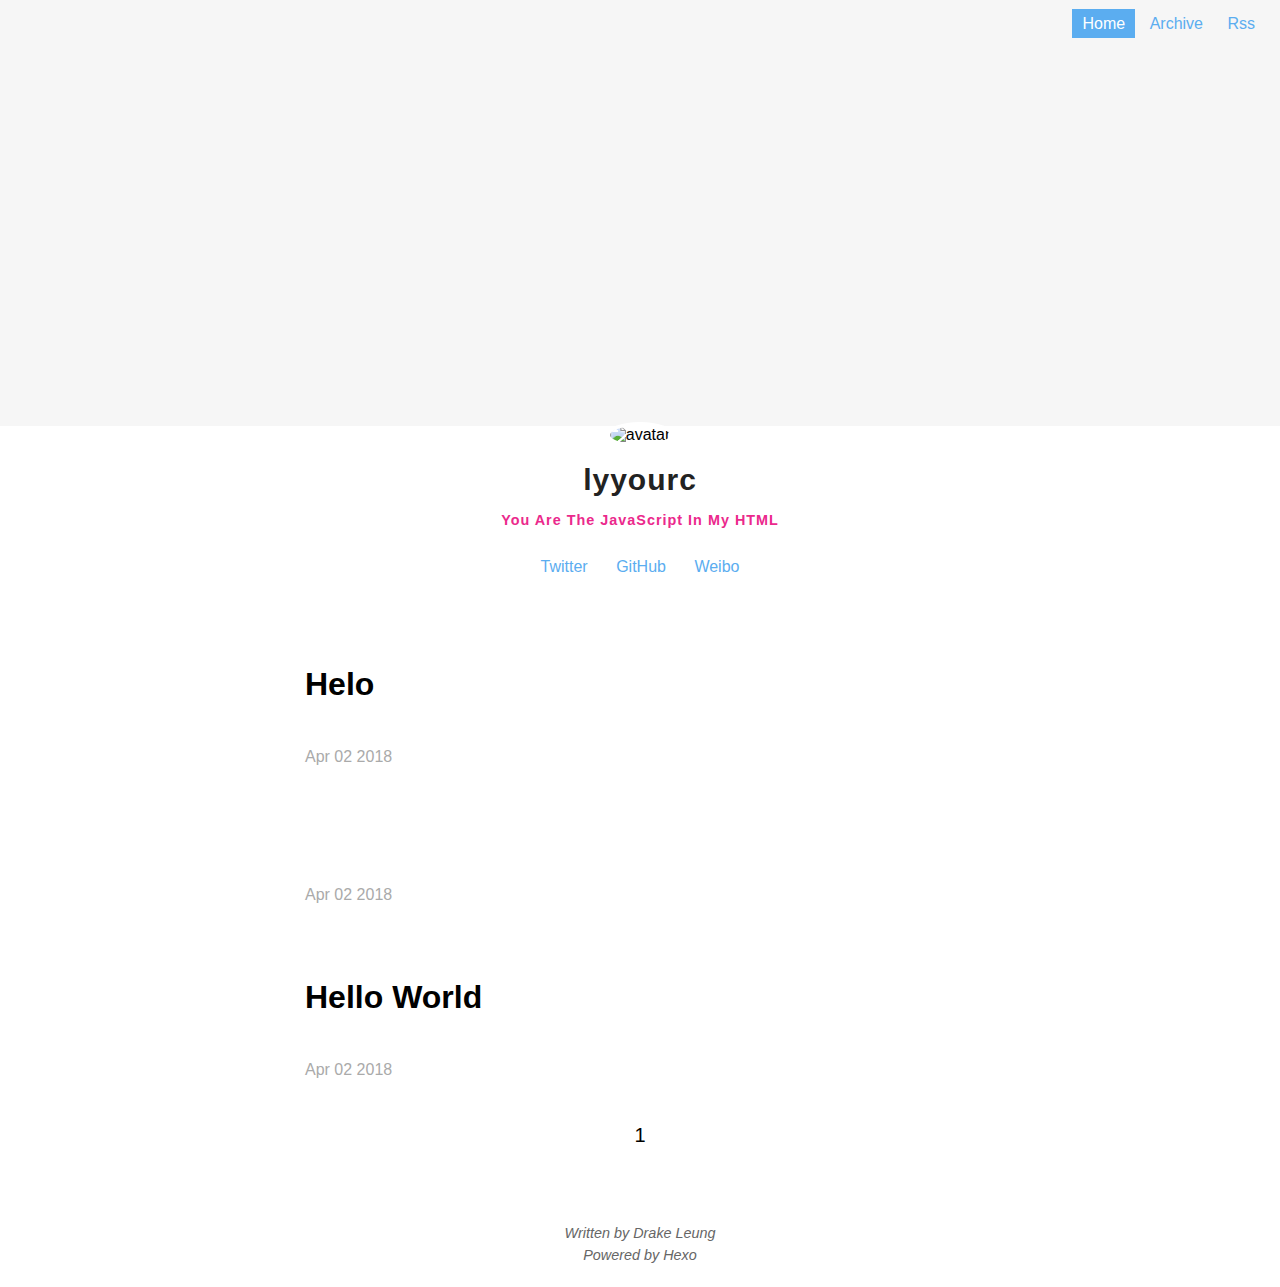
==== commit 57a49f05: "Site updated: 2018-04-02 18:45:43" ====
--- a/index.html
+++ b/index.html
@@ -1,855 +1,119 @@
 <!DOCTYPE html>
-
-
-
+<html>
+<head>
+  <meta charset="utf-8">
+  <title>lyyourc</title>
+  <meta name="viewport" content="width=device-width, initial-scale=1, maximum-scale=1">
+  <link rel="shortcut icon" href="/favicon.ico">
+  <link rel="stylesheet" href="/css/app.css">
+  <!-- <link rel='stylesheet' href='http://fonts.useso.com/css?family=Source+Code+Pro'> -->
   
-
-
-<html class="theme-next muse use-motion" lang="">
-<head>
-  <meta charset="UTF-8"/>
-<meta http-equiv="X-UA-Compatible" content="IE=edge" />
-<meta name="viewport" content="width=device-width, initial-scale=1, maximum-scale=1"/>
-<meta name="theme-color" content="#222">
-
-
-
-
-
-
-
-
-
-<meta http-equiv="Cache-Control" content="no-transform" />
-<meta http-equiv="Cache-Control" content="no-siteapp" />
-
-
-
-
-
-
-
-
-
-
-
-
-
-
-
-
-  
-  
-  <link href="/lib/fancybox/source/jquery.fancybox.css?v=2.1.5" rel="stylesheet" type="text/css" />
-
-
-
-
-
-
-
-<link href="/lib/font-awesome/css/font-awesome.min.css?v=4.6.2" rel="stylesheet" type="text/css" />
-
-<link href="/css/main.css?v=5.1.4" rel="stylesheet" type="text/css" />
-
-
-  <link rel="apple-touch-icon" sizes="180x180" href="/images/apple-touch-icon-next.png?v=5.1.4">
-
-
-  <link rel="icon" type="image/png" sizes="32x32" href="/images/favicon-32x32-next.png?v=5.1.4">
-
-
-  <link rel="icon" type="image/png" sizes="16x16" href="/images/favicon-16x16-next.png?v=5.1.4">
-
-
-  <link rel="mask-icon" href="/images/logo.svg?v=5.1.4" color="#222">
-
-
-
-
-
-  <meta name="keywords" content="Hexo, NexT" />
-
-
-
-
-
-
-
-
-
-
-<meta property="og:type" content="website">
-<meta property="og:title" content="我的第一个播客">
-<meta property="og:url" content="http://yoursite.com/index.html">
-<meta property="og:site_name" content="我的第一个播客">
-<meta property="og:locale" content="default">
-<meta name="twitter:card" content="summary">
-<meta name="twitter:title" content="我的第一个播客">
-
-
-
-<script type="text/javascript" id="hexo.configurations">
-  var NexT = window.NexT || {};
-  var CONFIG = {
-    root: '/',
-    scheme: 'Muse',
-    version: '5.1.4',
-    sidebar: {"position":"left","display":"post","offset":12,"b2t":false,"scrollpercent":false,"onmobile":false},
-    fancybox: true,
-    tabs: true,
-    motion: {"enable":true,"async":false,"transition":{"post_block":"fadeIn","post_header":"slideDownIn","post_body":"slideDownIn","coll_header":"slideLeftIn","sidebar":"slideUpIn"}},
-    duoshuo: {
-      userId: '0',
-      author: 'Author'
-    },
-    algolia: {
-      applicationID: '',
-      apiKey: '',
-      indexName: '',
-      hits: {"per_page":10},
-      labels: {"input_placeholder":"Search for Posts","hits_empty":"We didn't find any results for the search: ${query}","hits_stats":"${hits} results found in ${time} ms"}
-    }
-  };
-</script>
-
-
-
-  <link rel="canonical" href="http://yoursite.com/"/>
-
-
-
-
-
-  <title>我的第一个播客</title>
-  
-
-
-
-
-
-
-
-
 </head>
 
-<body itemscope itemtype="http://schema.org/WebPage" lang="default">
-
-  
+<body>
+  <nav class="app-nav">
   
     
+      <a class="active" href="/.">home</a>
+    
   
-
-  <div class="container sidebar-position-left 
-  page-home">
-    <div class="headband"></div>
-
-    <header id="header" class="header" itemscope itemtype="http://schema.org/WPHeader">
-      <div class="header-inner"><div class="site-brand-wrapper">
-  <div class="site-meta ">
     
-
-    <div class="custom-logo-site-title">
-      <a href="/"  class="brand" rel="start">
-        <span class="logo-line-before"><i></i></span>
-        <span class="site-title">我的第一个播客</span>
-        <span class="logo-line-after"><i></i></span>
-      </a>
-    </div>
-      
-        <p class="site-subtitle"></p>
-      
-  </div>
-
-  <div class="site-nav-toggle">
-    <button>
-      <span class="btn-bar"></span>
-      <span class="btn-bar"></span>
-      <span class="btn-bar"></span>
-    </button>
-  </div>
-</div>
-
-<nav class="site-nav">
+      <a href="/archives">archive</a>
+    
   
-
-  
-    <ul id="menu" class="menu">
-      
-        
-        <li class="menu-item menu-item-home">
-          <a href="/" rel="section">
-            
-              <i class="menu-item-icon fa fa-fw fa-home"></i> <br />
-            
-            Home
-          </a>
-        </li>
-      
-        
-        <li class="menu-item menu-item-archives">
-          <a href="/archives/" rel="section">
-            
-              <i class="menu-item-icon fa fa-fw fa-archive"></i> <br />
-            
-            Archives
-          </a>
-        </li>
-      
-
-      
-    </ul>
-  
-
+    
+      <a href="/atom.xml">rss</a>
+    
   
 </nav>
 
+  <header class="app-header">
+  <section class="banner">
+    <!-- http://daverupert.com/2015/12/intrinsic-placeholders-with-picture/ -->
+    <div class="placeholder"></div>
+    <img
+      class="banner-small"
+      data-src="http://7xrcp8.com1.z0.glb.clouddn.com/banner-large.png"
+      src="http://7xrcp8.com1.z0.glb.clouddn.com/banner-small.png"
+      alt="banner"
+    >
+  </section>
 
+  <section class="description">
+    <img class="avatar" src="http://7xrcp8.com1.z0.glb.clouddn.com/avatar.png" alt="avatar" />
+    <h1 class="title"> lyyourc </h1>
+    <h3 class="subtitle"> You Are The JavaScript In My HTML </h3>
+  </section>
 
- </div>
-    </header>
+  <ul class="social-list">
+    <a href="https://twitter.com/DrakeLeung">Twitter</a>
+    <a href="https://github.com/DrakeLeung">GitHub</a>
+    <a href="http://weibo.com/cha12chalyc">Weibo</a>
+  </ul>
+</header>
 
-    <main id="main" class="main">
-      <div class="main-inner">
-        <div class="content-wrap">
-          <div id="content" class="content">
-            
-  <section id="posts" class="posts-expand">
-    
-      
+<main class="index">
+  
+    <article>
+      <h1 class="article-title">
+        <a href="/2018/04/02/helo/">helo</a>
+      </h1>
 
+      <div class="article-entry">
+        
+      </div>
+
+      <div class="article-meta">
+        <span class="article-date">Apr 02 2018</span>
+      </div>
+    </article>
+  
+    <article>
+      <h1 class="article-title">
+        <a href="/2018/04/02/11/"></a>
+      </h1>
+
+      <div class="article-entry">
+        
+      </div>
+
+      <div class="article-meta">
+        <span class="article-date">Apr 02 2018</span>
+      </div>
+    </article>
+  
+    <article>
+      <h1 class="article-title">
+        <a href="/2018/04/02/hello-world/">Hello World</a>
+      </h1>
+
+      <div class="article-entry">
+        
+      </div>
+
+      <div class="article-meta">
+        <span class="article-date">Apr 02 2018</span>
+      </div>
+    </article>
   
 
-  
-  
-  
+  <nav class="page-nav">
+  <span class="page-number current">1</span>
+</nav>
 
-  <article class="post post-type-normal" itemscope itemtype="http://schema.org/Article">
-  
-  
-  
-  <div class="post-block">
-    <link itemprop="mainEntityOfPage" href="http://yoursite.com/2018/04/02/helo/">
+</main>
 
-    <span hidden itemprop="author" itemscope itemtype="http://schema.org/Person">
-      <meta itemprop="name" content="ganeshys">
-      <meta itemprop="description" content="">
-      <meta itemprop="image" content="/images/avatar.gif">
-    </span>
+<footer class="app-footer">
+  <p>
+    Written by
+    <a href="https://github.com/DrakeLeung/hexo-theme-again">
+      Drake Leung
+    </a>
+  </p>
+  <p> Powered by <a href="https://hexo.io"> Hexo </a> <p>
+</footer>
 
-    <span hidden itemprop="publisher" itemscope itemtype="http://schema.org/Organization">
-      <meta itemprop="name" content="我的第一个播客">
-    </span>
-
-    
-      <header class="post-header">
-
-        
-        
-          <h1 class="post-title" itemprop="name headline">
-                
-                <a class="post-title-link" href="/2018/04/02/helo/" itemprop="url">helo</a></h1>
-        
-
-        <div class="post-meta">
-          <span class="post-time">
-            
-              <span class="post-meta-item-icon">
-                <i class="fa fa-calendar-o"></i>
-              </span>
-              
-                <span class="post-meta-item-text">Posted on</span>
-              
-              <time title="Post created" itemprop="dateCreated datePublished" datetime="2018-04-02T18:21:28+08:00">
-                2018-04-02
-              </time>
-            
-
-            
-
-            
-          </span>
-
-          
-
-          
-            
-          
-
-          
-          
-
-          
-
-          
-
-          
-
-        </div>
-      </header>
-    
-
-    
-    
-    
-    <div class="post-body" itemprop="articleBody">
-
-      
-      
-
-      
-        
-          
-            
-          
-        
-      
-    </div>
-    
-    
-    
-
-    
-
-    
-
-    
-
-    <footer class="post-footer">
-      
-
-      
-
-      
-
-      
-      
-        <div class="post-eof"></div>
-      
-    </footer>
-  </div>
-  
-  
-  
-  </article>
-
-
-    
-      
-
-  
-
-  
-  
-  
-
-  <article class="post post-type-normal" itemscope itemtype="http://schema.org/Article">
-  
-  
-  
-  <div class="post-block">
-    <link itemprop="mainEntityOfPage" href="http://yoursite.com/2018/04/02/11/">
-
-    <span hidden itemprop="author" itemscope itemtype="http://schema.org/Person">
-      <meta itemprop="name" content="ganeshys">
-      <meta itemprop="description" content="">
-      <meta itemprop="image" content="/images/avatar.gif">
-    </span>
-
-    <span hidden itemprop="publisher" itemscope itemtype="http://schema.org/Organization">
-      <meta itemprop="name" content="我的第一个播客">
-    </span>
-
-    
-      <header class="post-header">
-
-        
-        
-          <h1 class="post-title" itemprop="name headline">
-                
-                <a class="post-title-link" href="/2018/04/02/11/" itemprop="url">Untitled</a></h1>
-        
-
-        <div class="post-meta">
-          <span class="post-time">
-            
-              <span class="post-meta-item-icon">
-                <i class="fa fa-calendar-o"></i>
-              </span>
-              
-                <span class="post-meta-item-text">Posted on</span>
-              
-              <time title="Post created" itemprop="dateCreated datePublished" datetime="2018-04-02T18:03:42+08:00">
-                2018-04-02
-              </time>
-            
-
-            
-
-            
-          </span>
-
-          
-
-          
-            
-          
-
-          
-          
-
-          
-
-          
-
-          
-
-        </div>
-      </header>
-    
-
-    
-    
-    
-    <div class="post-body" itemprop="articleBody">
-
-      
-      
-
-      
-        
-          
-            <p>test</p>
-
-          
-        
-      
-    </div>
-    
-    
-    
-
-    
-
-    
-
-    
-
-    <footer class="post-footer">
-      
-
-      
-
-      
-
-      
-      
-        <div class="post-eof"></div>
-      
-    </footer>
-  </div>
-  
-  
-  
-  </article>
-
-
-    
-      
-
-  
-
-  
-  
-  
-
-  <article class="post post-type-normal" itemscope itemtype="http://schema.org/Article">
-  
-  
-  
-  <div class="post-block">
-    <link itemprop="mainEntityOfPage" href="http://yoursite.com/2018/04/02/hello-world/">
-
-    <span hidden itemprop="author" itemscope itemtype="http://schema.org/Person">
-      <meta itemprop="name" content="ganeshys">
-      <meta itemprop="description" content="">
-      <meta itemprop="image" content="/images/avatar.gif">
-    </span>
-
-    <span hidden itemprop="publisher" itemscope itemtype="http://schema.org/Organization">
-      <meta itemprop="name" content="我的第一个播客">
-    </span>
-
-    
-      <header class="post-header">
-
-        
-        
-          <h1 class="post-title" itemprop="name headline">
-                
-                <a class="post-title-link" href="/2018/04/02/hello-world/" itemprop="url">Hello World</a></h1>
-        
-
-        <div class="post-meta">
-          <span class="post-time">
-            
-              <span class="post-meta-item-icon">
-                <i class="fa fa-calendar-o"></i>
-              </span>
-              
-                <span class="post-meta-item-text">Posted on</span>
-              
-              <time title="Post created" itemprop="dateCreated datePublished" datetime="2018-04-02T17:58:30+08:00">
-                2018-04-02
-              </time>
-            
-
-            
-
-            
-          </span>
-
-          
-
-          
-            
-          
-
-          
-          
-
-          
-
-          
-
-          
-
-        </div>
-      </header>
-    
-
-    
-    
-    
-    <div class="post-body" itemprop="articleBody">
-
-      
-      
-
-      
-        
-          
-            <p>Welcome to <a href="https://hexo.io/" target="_blank" rel="noopener">Hexo</a>! This is your very first post. Check <a href="https://hexo.io/docs/" target="_blank" rel="noopener">documentation</a> for more info. If you get any problems when using Hexo, you can find the answer in <a href="https://hexo.io/docs/troubleshooting.html" target="_blank" rel="noopener">troubleshooting</a> or you can ask me on <a href="https://github.com/hexojs/hexo/issues" target="_blank" rel="noopener">GitHub</a>.</p>
-<h2 id="Quick-Start"><a href="#Quick-Start" class="headerlink" title="Quick Start"></a>Quick Start</h2><h3 id="Create-a-new-post"><a href="#Create-a-new-post" class="headerlink" title="Create a new post"></a>Create a new post</h3><figure class="highlight bash"><table><tr><td class="gutter"><pre><span class="line">1</span><br></pre></td><td class="code"><pre><span class="line">$ hexo new <span class="string">"My New Post"</span></span><br></pre></td></tr></table></figure>
-<p>More info: <a href="https://hexo.io/docs/writing.html" target="_blank" rel="noopener">Writing</a></p>
-<h3 id="Run-server"><a href="#Run-server" class="headerlink" title="Run server"></a>Run server</h3><figure class="highlight bash"><table><tr><td class="gutter"><pre><span class="line">1</span><br></pre></td><td class="code"><pre><span class="line">$ hexo server</span><br></pre></td></tr></table></figure>
-<p>More info: <a href="https://hexo.io/docs/server.html" target="_blank" rel="noopener">Server</a></p>
-<h3 id="Generate-static-files"><a href="#Generate-static-files" class="headerlink" title="Generate static files"></a>Generate static files</h3><figure class="highlight bash"><table><tr><td class="gutter"><pre><span class="line">1</span><br></pre></td><td class="code"><pre><span class="line">$ hexo generate</span><br></pre></td></tr></table></figure>
-<p>More info: <a href="https://hexo.io/docs/generating.html" target="_blank" rel="noopener">Generating</a></p>
-<h3 id="Deploy-to-remote-sites"><a href="#Deploy-to-remote-sites" class="headerlink" title="Deploy to remote sites"></a>Deploy to remote sites</h3><figure class="highlight bash"><table><tr><td class="gutter"><pre><span class="line">1</span><br></pre></td><td class="code"><pre><span class="line">$ hexo deploy</span><br></pre></td></tr></table></figure>
-<p>More info: <a href="https://hexo.io/docs/deployment.html" target="_blank" rel="noopener">Deployment</a></p>
-
-          
-        
-      
-    </div>
-    
-    
-    
-
-    
-
-    
-
-    
-
-    <footer class="post-footer">
-      
-
-      
-
-      
-
-      
-      
-        <div class="post-eof"></div>
-      
-    </footer>
-  </div>
-  
-  
-  
-  </article>
-
-
-    
-  </section>
-
-  
-
-
-          </div>
-          
-
-
-          
-
-        </div>
-        
-          
-  
-  <div class="sidebar-toggle">
-    <div class="sidebar-toggle-line-wrap">
-      <span class="sidebar-toggle-line sidebar-toggle-line-first"></span>
-      <span class="sidebar-toggle-line sidebar-toggle-line-middle"></span>
-      <span class="sidebar-toggle-line sidebar-toggle-line-last"></span>
-    </div>
-  </div>
-
-  <aside id="sidebar" class="sidebar">
-    
-    <div class="sidebar-inner">
-
-      
-
-      
-
-      <section class="site-overview-wrap sidebar-panel sidebar-panel-active">
-        <div class="site-overview">
-          <div class="site-author motion-element" itemprop="author" itemscope itemtype="http://schema.org/Person">
-            
-              <p class="site-author-name" itemprop="name">ganeshys</p>
-              <p class="site-description motion-element" itemprop="description"></p>
-          </div>
-
-          <nav class="site-state motion-element">
-
-            
-              <div class="site-state-item site-state-posts">
-              
-                <a href="/archives/">
-              
-                  <span class="site-state-item-count">3</span>
-                  <span class="site-state-item-name">posts</span>
-                </a>
-              </div>
-            
-
-            
-
-            
-
-          </nav>
-
-          
-
-          
-
-          
-          
-
-          
-          
-
-          
-
-        </div>
-      </section>
-
-      
-
-      
-
-    </div>
-  </aside>
-
-
-        
-      </div>
-    </main>
-
-    <footer id="footer" class="footer">
-      <div class="footer-inner">
-        <div class="copyright">&copy; <span itemprop="copyrightYear">2018</span>
-  <span class="with-love">
-    <i class="fa fa-user"></i>
-  </span>
-  <span class="author" itemprop="copyrightHolder">ganeshys</span>
-
-  
-</div>
-
-
-  <div class="powered-by">Powered by <a class="theme-link" target="_blank" href="https://hexo.io">Hexo</a></div>
-
-
-
-  <span class="post-meta-divider">|</span>
-
-
-
-  <div class="theme-info">Theme &mdash; <a class="theme-link" target="_blank" href="https://github.com/iissnan/hexo-theme-next">NexT.Muse</a> v5.1.4</div>
-
-
-
-
-        
-
-
-
-
-
-
-
-        
-      </div>
-    </footer>
-
-    
-      <div class="back-to-top">
-        <i class="fa fa-arrow-up"></i>
-        
-      </div>
-    
-
-    
-
-  </div>
-
-  
-
-<script type="text/javascript">
-  if (Object.prototype.toString.call(window.Promise) !== '[object Function]') {
-    window.Promise = null;
-  }
-</script>
-
-
-
-
-
-
-
-
-
-  
-
-
-
-
-
-
-
-
-
-
-
-
-  
-  
-    <script type="text/javascript" src="/lib/jquery/index.js?v=2.1.3"></script>
-  
-
-  
-  
-    <script type="text/javascript" src="/lib/fastclick/lib/fastclick.min.js?v=1.0.6"></script>
-  
-
-  
-  
-    <script type="text/javascript" src="/lib/jquery_lazyload/jquery.lazyload.js?v=1.9.7"></script>
-  
-
-  
-  
-    <script type="text/javascript" src="/lib/velocity/velocity.min.js?v=1.2.1"></script>
-  
-
-  
-  
-    <script type="text/javascript" src="/lib/velocity/velocity.ui.min.js?v=1.2.1"></script>
-  
-
-  
-  
-    <script type="text/javascript" src="/lib/fancybox/source/jquery.fancybox.pack.js?v=2.1.5"></script>
-  
-
-
-  
-
-
-  <script type="text/javascript" src="/js/src/utils.js?v=5.1.4"></script>
-
-  <script type="text/javascript" src="/js/src/motion.js?v=5.1.4"></script>
-
-
-
-  
-  
-
-  
-
-  
-
-
-  <script type="text/javascript" src="/js/src/bootstrap.js?v=5.1.4"></script>
-
-
-
-  
-
-
-  
-
-
-
-
-	
-
-
-
-
-
-  
-
-
-
-
-
-  
-
-
-
-
-
-
-
-
-
-
-
-
-  
-
-
-
-
-
-  
-
-  
-
-  
-
-  
-  
-
-  
-
-  
-
-  
+<script src="/js/app.js"></script>
 
 </body>
 </html>
--- a/css/app.css
+++ b/css/app.css
@@ -0,0 +1,402 @@
+@font-face {
+  font-family: 'Source Code Pro';
+  font-style: normal;
+  font-weight: 400;
+  src: local("Source Code Pro"), local("SourceCodePro-Regular"), url(http://7xrcp8.com1.z0.glb.clouddn.com/Source%20Code%20Pro.woff) format("woff"); }
+
+* {
+  box-sizing: border-box; }
+
+html, body {
+  height: 100%;
+  width: 100%; }
+
+html {
+  font-size: 16px; }
+
+body {
+  margin: 0;
+  font-family: PingFang SC, Verdana, Helvetica Neue, Microsoft Yahei, Hiragino Sans GB, Microsoft Sans Serif, WenQuanYi Micro Hei, sans-serif;
+  -webkit-font-smoothing: antialiased; }
+
+a {
+  text-decoration: none;
+  color: inherit; }
+
+/* https://github.com/twitter/twemoji#inline-styles */
+img.emoji {
+  height: 1em;
+  width: 1em;
+  margin: 0 .05em 0 .1em;
+  vertical-align: -0.2em; }
+
+.grid {
+  display: flex;
+  align-items: center; }
+
+.grid-item {
+  flex: 1; }
+
+.app-nav {
+  position: absolute;
+  top: 0;
+  right: 0;
+  margin: 15px; }
+  .app-nav a {
+    color: #5badf0;
+    text-transform: capitalize;
+    padding: 6px 10px; }
+  .app-nav .active {
+    background-color: #5badf0;
+    color: #fff; }
+
+.app-header {
+  text-align: center; }
+  .app-header .banner {
+    position: relative;
+    overflow: hidden;
+    z-index: -1024;
+    background-color: #f6f6f6;
+    background-size: cover;
+    background-repeat: no-repeat; }
+    .app-header .banner .placeholder {
+      padding-bottom: 33.3%; }
+    .app-header .banner img {
+      position: absolute;
+      top: 0;
+      left: 0;
+      width: 100%;
+      opacity: 0;
+      transition: opacity 2s linear; }
+    .app-header .banner img.loaded {
+      opacity: 1; }
+    .app-header .banner .banner-small {
+      filter: blur(50px);
+      -webkit-filter: blur(25px); }
+  .app-header .description .avatar {
+    width: 100px;
+    height: 100px;
+    margin-top: -50px;
+    border-radius: 50%;
+    border: 4px solid #fff; }
+  .app-header .description .title {
+    font-size: 1.875rem;
+    font-weight: 600;
+    letter-spacing: 1px;
+    color: #222;
+    margin: 0;
+    padding: 15px; }
+  .app-header .description .subtitle {
+    margin: 0;
+    letter-spacing: 1px;
+    font-size: .9rem;
+    color: #EB298C;
+    padding-bottom: 15px; }
+  .app-header .social-list {
+    margin: 0;
+    margin-top: 15px;
+    padding: 0;
+    list-style: none; }
+  .app-header .social-list a {
+    color: #5badf0;
+    padding: 8px 12px; }
+
+main.index {
+  max-width: 700px;
+  margin: 0 auto;
+  padding: 15px; }
+  main.index article {
+    margin-top: 45px; }
+  main.index .article-entry {
+    padding: 15px 0 30px 0; }
+  main.index .article-title {
+    margin: 0;
+    padding-top: 30px;
+    text-transform: capitalize; }
+  main.index .article-date {
+    color: #aaa; }
+  main.index .page-nav {
+    text-align: center;
+    margin-top: 45px;
+    font-size: 1.25rem; }
+    main.index .page-nav .page-number {
+      padding: 5px;
+      color: #5badf0; }
+    main.index .page-nav .current {
+      color: inherit; }
+    main.index .page-nav .extend {
+      padding: 0 15px;
+      color: #5badf0; }
+
+main.archive {
+  max-width: 500px;
+  padding: 90px 15px 0 15px;
+  margin: 0 auto; }
+  main.archive article {
+    margin-top: 30px; }
+  main.archive .article-title {
+    margin: 0;
+    font-size: 1.2rem;
+    text-transform: capitalize; }
+  main.archive .article-meta {
+    padding-left: 30px; }
+    main.archive .article-meta .article-date {
+      color: #aaa; }
+  main.archive .page-nav {
+    text-align: center;
+    margin-top: 90px;
+    font-size: 1.25rem; }
+    main.archive .page-nav .page-number {
+      padding: 5px;
+      color: #5badf0; }
+    main.archive .page-nav .current {
+      color: inherit; }
+    main.archive .page-nav .extend {
+      padding: 0 15px;
+      color: #5badf0; }
+
+main.post {
+  max-width: 700px;
+  margin: 0 auto;
+  padding: 15px; }
+  main.post article {
+    padding-top: 45px;
+    line-height: 1.7; }
+  main.post .article-entry {
+    margin-top: 75px;
+    /* * markdown it -> anchors in config.yml */ }
+    main.post .article-entry > h2, main.post .article-entry > h3, main.post .article-entry > h4, main.post .article-entry > h5, main.post .article-entry > h6 {
+      margin-bottom: 1rem; }
+    main.post .article-entry > h2 {
+      margin-top: 3rem; }
+    main.post .article-entry > h3 {
+      margin-top: 2rem; }
+    main.post .article-entry > h4 {
+      margin-top: 1.5rem; }
+    main.post .article-entry a {
+      color: #5badf0; }
+    main.post .article-entry a.header-anchor {
+      margin-right: .5rem;
+      display: none; }
+    main.post .article-entry > h2 a.header-anchor {
+      display: inline; }
+    main.post .article-entry > h3:hover .header-anchor,
+    main.post .article-entry > h4:hover .header-anchor,
+    main.post .article-entry > h5:hover .header-anchor,
+    main.post .article-entry > h6:hover .header-anchor {
+      display: inline; }
+    main.post .article-entry img {
+      max-width: 700px; }
+  main.post .article-title {
+    margin: 0;
+    text-align: center;
+    text-transform: capitalize;
+    padding-top: 30px; }
+  main.post .article-date {
+    text-align: center;
+    text-transform: uppercase;
+    letter-spacing: 2px;
+    color: #aaa; }
+  main.post .article-comment {
+    margin-top: 90px; }
+
+.app-footer {
+  height: 80px;
+  margin-top: 45px;
+  padding: 15px;
+  text-align: center;
+  color: #666;
+  font-size: .9rem; }
+  .app-footer p {
+    margin: 0;
+    padding: 3px;
+    font-style: italic; }
+  .app-footer a {
+    color: #666; }
+
+.page {
+  max-width: 700px;
+  margin: 0 auto;
+  padding: 15px;
+  padding-top: 90px;
+  line-height: 1.7; }
+  .page h1, .page h2 {
+    border-bottom: 1px solid #eee;
+    margin-top: 2.5rem;
+    padding-bottom: .3rem; }
+  .page h2 {
+    font-size: 1.75rem; }
+  .page a {
+    color: #5badf0; }
+  .page li {
+    margin-left: 15px; }
+
+.sharing {
+  margin: 90px 0;
+  padding: 15px 0;
+  border-top: 1px solid #ddd;
+  border-bottom: 1px solid #ddd; }
+  .sharing .profile .avatar {
+    padding: 15px;
+    width: 70px;
+    height: 70px;
+    border-radius: 50%; }
+  .sharing .profile .title {
+    margin: 0;
+    font-style: italic;
+    font-size: 1rem; }
+  .sharing .profile .subtitle {
+    margin: 0;
+    padding: 5px 0;
+    font-size: .8rem;
+    font-style: italic;
+    color: #999; }
+  .sharing .share-btns > p {
+    margin: 15px;
+    color: #EB298C;
+    font-style: italic;
+    text-transform: capitalize; }
+
+.code-block, .article-entry pre, .article-entry .highlight {
+  background: #2d2d2d;
+  margin: 1.6rem 0;
+  padding: 3rem 1.8rem;
+  border-style: solid;
+  border-width: 1px 0;
+  overflow: auto;
+  color: #ccc;
+  line-height: 20px; }
+
+.line-numbers, .article-entry .highlight .gutter pre {
+  color: #666;
+  font-size: 0.9rem; }
+
+.article-entry pre, .article-entry code {
+  font-family: "Source Code Pro", Consolas, Monaco, Menlo, monospace; }
+
+.article-entry code {
+  background: rgba(0, 0, 0, 0.07);
+  color: #EB298C;
+  padding: 2px 3px;
+  border-radius: 2px; }
+
+.article-entry pre code {
+  background: none;
+  text-shadow: none;
+  padding: 0; }
+
+.article-entry blockquote {
+  color: #aaa;
+  margin: 2.5rem 1rem;
+  padding: 0 0 0 30px;
+  border-left: 4px solid #aaa; }
+  .article-entry blockquote p {
+    margin: 0; }
+
+.article-entry table {
+  margin: 15px 0;
+  border-collapse: collapse; }
+  .article-entry table tr {
+    border-top: 1px solid #ccc;
+    background-color: #fff; }
+  .article-entry table th, .article-entry table td {
+    border: 1px solid #ddd;
+    padding: 6px 13px; }
+
+.article-entry .highlight pre {
+  border: none;
+  margin: 0;
+  padding: 0; }
+
+.article-entry .highlight table {
+  margin: 0;
+  width: auto; }
+
+.article-entry .highlight td {
+  border: none;
+  padding: 0; }
+
+.article-entry .highlight tr {
+  border: 0; }
+
+.article-entry .highlight figcaption {
+  font-size: 0.85em;
+  color: #999;
+  line-height: 1em;
+  margin-bottom: 1em; }
+  .article-entry .highlight figcaption a {
+    float: right; }
+
+.article-entry .highlight .gutter pre {
+  text-align: right;
+  padding-right: 20px; }
+
+.article-entry .highlight .line {
+  height: 20px; }
+
+pre .comment,
+pre .title {
+  color: #999; }
+
+pre .variable,
+pre .attribute,
+pre .tag,
+pre .regexp,
+pre .ruby .constant,
+pre .xml .tag, pre .title,
+pre .xml .pi,
+pre .xml .doctype,
+pre .html .doctype,
+pre .css .id,
+pre .css .class,
+pre .css .pseudo {
+  color: #f2777a; }
+
+pre .number,
+pre .preprocessor,
+pre .built_in,
+pre .literal,
+pre .params,
+pre .constant {
+  color: #f99157; }
+
+pre .class,
+pre .ruby .class .title,
+pre .css .rules .attribute {
+  color: #99cc99; }
+
+pre .string,
+pre .value,
+pre .inheritance,
+pre .header,
+pre .ruby .symbol,
+pre .xml .cdata {
+  color: #99cc99; }
+
+pre .css .hexcolor {
+  color: #66cccc; }
+
+pre .function,
+pre .python .decorator,
+pre .python .title,
+pre .ruby .function .title,
+pre .ruby .title .keyword,
+pre .perl .sub,
+pre .javascript .title,
+pre .coffeescript .title {
+  color: #6699cc; }
+
+pre .keyword,
+pre .javascript .function {
+  color: #cc99cc; }
+
+.back-to-home {
+  position: absolute;
+  top: 0;
+  right: 0;
+  margin: 15px;
+  padding: 8px 12px;
+  background-color: #5badf0;
+  color: #fff;
+  text-align: center;
+  font-size: .9rem; }
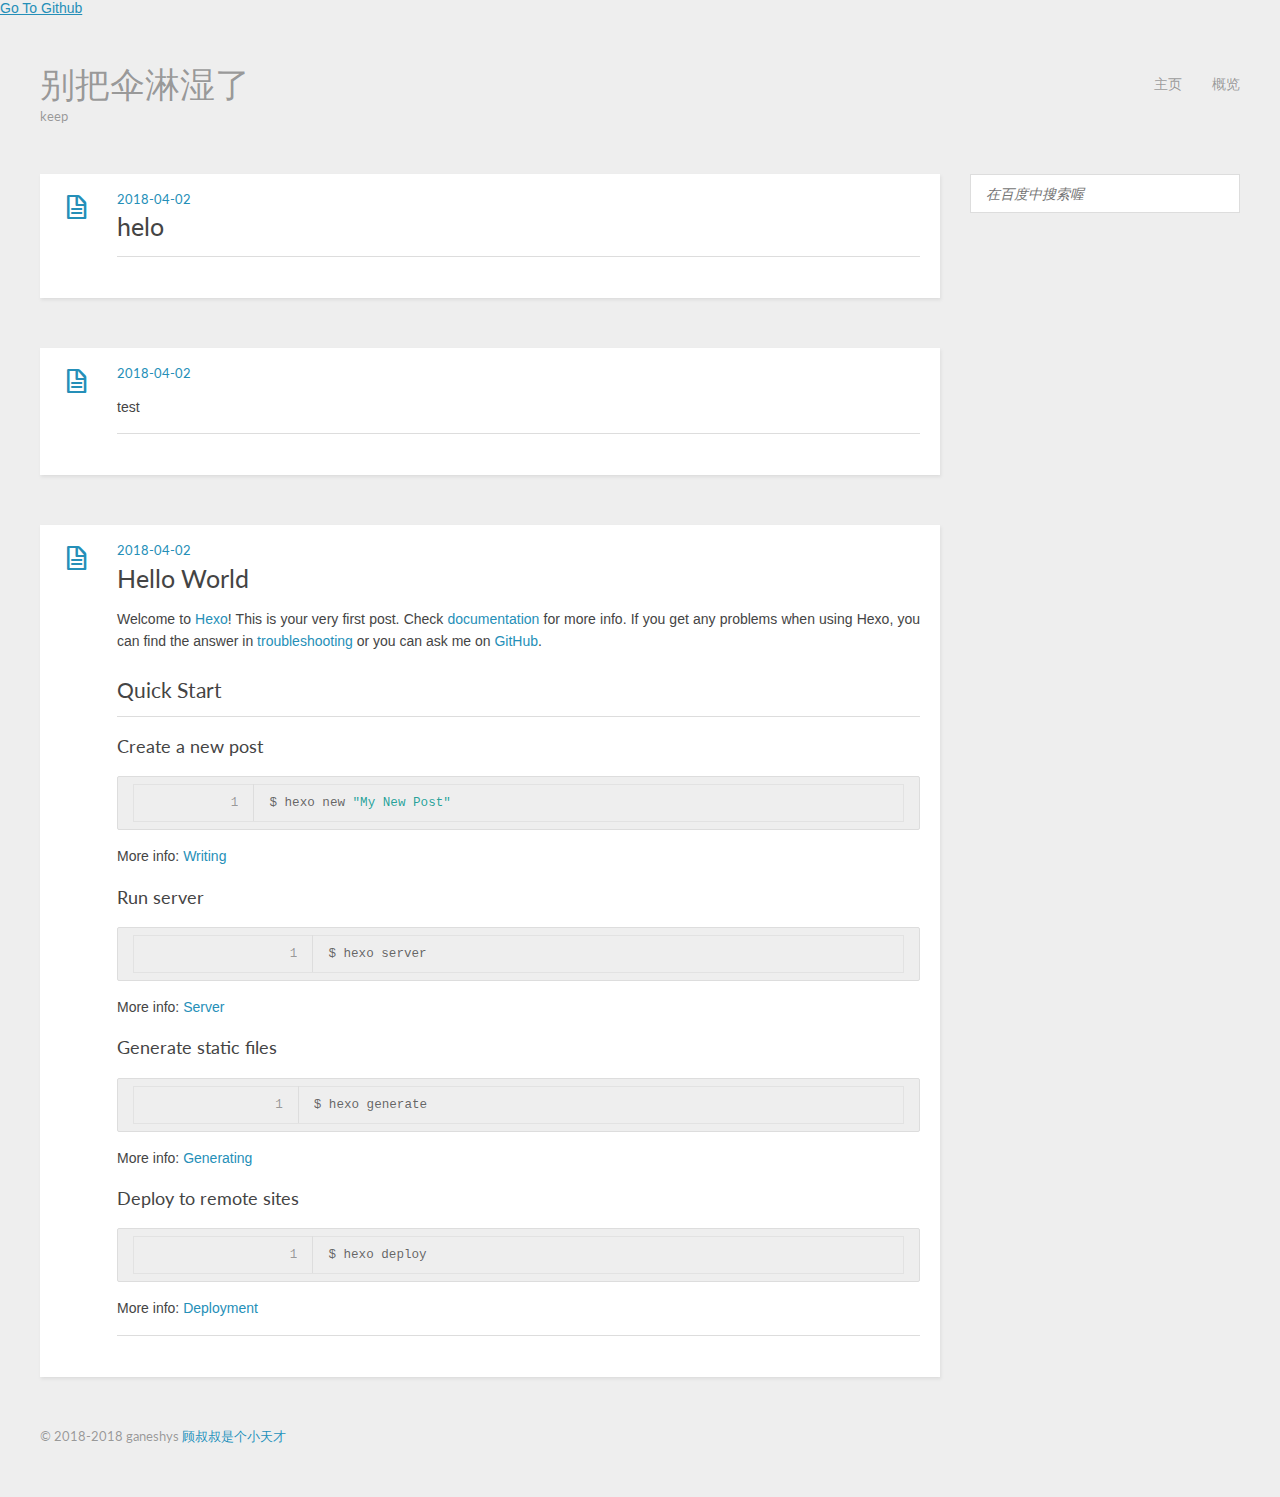
==== commit b06302a4: "Site updated: 2018-04-02 20:42:44" ====
--- a/index.html
+++ b/index.html
@@ -1,119 +1,206 @@
-<!DOCTYPE html>
+<!DOCTYPE HTML>
 <html>
 <head>
   <meta charset="utf-8">
-  <title>lyyourc</title>
+  
+  <title>别把伞淋湿了</title>
+  <meta name="author" content="ganeshys">
+  
+  <meta name="description" content="Do not look back and grieve over the past, for it’s gone. Live in the present, and make it so beautiful that it will be worth looking back at.">
+  
+  
   <meta name="viewport" content="width=device-width, initial-scale=1, maximum-scale=1">
-  <link rel="shortcut icon" href="/favicon.ico">
-  <link rel="stylesheet" href="/css/app.css">
-  <!-- <link rel='stylesheet' href='http://fonts.useso.com/css?family=Source+Code+Pro'> -->
-  
+
+  
+  <meta property="og:site_name" content="别把伞淋湿了"/>
+
+  
+    <meta property="og:image" content=""/>
+  
+
+  <link href="/favicon.png" rel="icon">
+  <link rel="alternate" href="/atom.xml" title="别把伞淋湿了" type="application/atom+xml">
+  <link rel="stylesheet" href="/css/style.css" media="screen" type="text/css">
+  <!--[if lt IE 9]><script src="//html5shiv.googlecode.com/svn/trunk/html5.js"></script><![endif]-->
+  
+
 </head>
 
+
+
+<a href="https://github.com/" target="_blank">Go To Github</a>
+
+
 <body>
-  <nav class="app-nav">
-  
+  <header id="header" class="inner"><div class="alignleft">
+  <h1><a href="/">别把伞淋湿了</a></h1>
+  <h2><a href="/">keep</a></h2>
+</div>
+<nav id="main-nav" class="alignright">
+  <ul>
     
-      <a class="active" href="/.">home</a>
+      <li><a href="/">主页</a></li>
     
-  
+      <li><a href="/archives">概览</a></li>
     
-      <a href="/archives">archive</a>
-    
-  
-    
-      <a href="/atom.xml">rss</a>
-    
-  
+  </ul>
+  <div class="clearfix"></div>
 </nav>
-
-  <header class="app-header">
-  <section class="banner">
-    <!-- http://daverupert.com/2015/12/intrinsic-placeholders-with-picture/ -->
-    <div class="placeholder"></div>
-    <img
-      class="banner-small"
-      data-src="http://7xrcp8.com1.z0.glb.clouddn.com/banner-large.png"
-      src="http://7xrcp8.com1.z0.glb.clouddn.com/banner-small.png"
-      alt="banner"
-    >
-  </section>
-
-  <section class="description">
-    <img class="avatar" src="http://7xrcp8.com1.z0.glb.clouddn.com/avatar.png" alt="avatar" />
-    <h1 class="title"> lyyourc </h1>
-    <h3 class="subtitle"> You Are The JavaScript In My HTML </h3>
-  </section>
-
-  <ul class="social-list">
-    <a href="https://twitter.com/DrakeLeung">Twitter</a>
-    <a href="https://github.com/DrakeLeung">GitHub</a>
-    <a href="http://weibo.com/cha12chalyc">Weibo</a>
-  </ul>
+<div class="clearfix"></div>
 </header>
-
-<main class="index">
-  
-    <article>
-      <h1 class="article-title">
-        <a href="/2018/04/02/helo/">helo</a>
-      </h1>
-
-      <div class="article-entry">
-        
-      </div>
-
-      <div class="article-meta">
-        <span class="article-date">Apr 02 2018</span>
-      </div>
-    </article>
-  
-    <article>
-      <h1 class="article-title">
-        <a href="/2018/04/02/11/"></a>
-      </h1>
-
-      <div class="article-entry">
-        
-      </div>
-
-      <div class="article-meta">
-        <span class="article-date">Apr 02 2018</span>
-      </div>
-    </article>
-  
-    <article>
-      <h1 class="article-title">
-        <a href="/2018/04/02/hello-world/">Hello World</a>
-      </h1>
-
-      <div class="article-entry">
-        
-      </div>
-
-      <div class="article-meta">
-        <span class="article-date">Apr 02 2018</span>
-      </div>
-    </article>
-  
-
-  <nav class="page-nav">
-  <span class="page-number current">1</span>
-</nav>
-
-</main>
-
-<footer class="app-footer">
-  <p>
-    Written by
-    <a href="https://github.com/DrakeLeung/hexo-theme-again">
-      Drake Leung
-    </a>
-  </p>
-  <p> Powered by <a href="https://hexo.io"> Hexo </a> <p>
-</footer>
-
-<script src="/js/app.js"></script>
+  <div id="content" class="inner">
+    <div id="main-col" class="alignleft"><div id="wrapper">
+  <article class="post">
+  
+  <div class="post-content">
+    <header>
+      
+        <div class="icon"></div>
+        <time datetime="2018-04-02T10:21:28.000Z"><a href="/2018/04/02/helo/">2018-04-02</a></time>
+      
+      
+  
+    <h1 class="title"><a href="/2018/04/02/helo/">helo</a></h1>
+  
+
+    </header>
+    <div class="entry">
+      
+        
+      
+    </div>
+    <footer>
+      
+        
+        
+      
+      <div class="clearfix"></div>
+    </footer>
+  </div>
+</article>
+
+
+
+
+  <article class="post">
+  
+  <div class="post-content">
+    <header>
+      
+        <div class="icon"></div>
+        <time datetime="2018-04-02T10:03:42.732Z"><a href="/2018/04/02/11/">2018-04-02</a></time>
+      
+      
+  
+    <h1 class="title"><a href="/2018/04/02/11/"></a></h1>
+  
+
+    </header>
+    <div class="entry">
+      
+        <p>test</p>
+
+      
+    </div>
+    <footer>
+      
+        
+        
+      
+      <div class="clearfix"></div>
+    </footer>
+  </div>
+</article>
+
+
+
+
+  <article class="post">
+  
+  <div class="post-content">
+    <header>
+      
+        <div class="icon"></div>
+        <time datetime="2018-04-02T09:58:30.442Z"><a href="/2018/04/02/hello-world/">2018-04-02</a></time>
+      
+      
+  
+    <h1 class="title"><a href="/2018/04/02/hello-world/">Hello World</a></h1>
+  
+
+    </header>
+    <div class="entry">
+      
+        <p>Welcome to <a href="https://hexo.io/" target="_blank" rel="noopener">Hexo</a>! This is your very first post. Check <a href="https://hexo.io/docs/" target="_blank" rel="noopener">documentation</a> for more info. If you get any problems when using Hexo, you can find the answer in <a href="https://hexo.io/docs/troubleshooting.html" target="_blank" rel="noopener">troubleshooting</a> or you can ask me on <a href="https://github.com/hexojs/hexo/issues" target="_blank" rel="noopener">GitHub</a>.</p>
+<h2 id="Quick-Start"><a href="#Quick-Start" class="headerlink" title="Quick Start"></a>Quick Start</h2><h3 id="Create-a-new-post"><a href="#Create-a-new-post" class="headerlink" title="Create a new post"></a>Create a new post</h3><figure class="highlight bash"><table><tr><td class="gutter"><pre><span class="line">1</span><br></pre></td><td class="code"><pre><span class="line">$ hexo new <span class="string">"My New Post"</span></span><br></pre></td></tr></table></figure>
+<p>More info: <a href="https://hexo.io/docs/writing.html" target="_blank" rel="noopener">Writing</a></p>
+<h3 id="Run-server"><a href="#Run-server" class="headerlink" title="Run server"></a>Run server</h3><figure class="highlight bash"><table><tr><td class="gutter"><pre><span class="line">1</span><br></pre></td><td class="code"><pre><span class="line">$ hexo server</span><br></pre></td></tr></table></figure>
+<p>More info: <a href="https://hexo.io/docs/server.html" target="_blank" rel="noopener">Server</a></p>
+<h3 id="Generate-static-files"><a href="#Generate-static-files" class="headerlink" title="Generate static files"></a>Generate static files</h3><figure class="highlight bash"><table><tr><td class="gutter"><pre><span class="line">1</span><br></pre></td><td class="code"><pre><span class="line">$ hexo generate</span><br></pre></td></tr></table></figure>
+<p>More info: <a href="https://hexo.io/docs/generating.html" target="_blank" rel="noopener">Generating</a></p>
+<h3 id="Deploy-to-remote-sites"><a href="#Deploy-to-remote-sites" class="headerlink" title="Deploy to remote sites"></a>Deploy to remote sites</h3><figure class="highlight bash"><table><tr><td class="gutter"><pre><span class="line">1</span><br></pre></td><td class="code"><pre><span class="line">$ hexo deploy</span><br></pre></td></tr></table></figure>
+<p>More info: <a href="https://hexo.io/docs/deployment.html" target="_blank" rel="noopener">Deployment</a></p>
+
+      
+    </div>
+    <footer>
+      
+        
+        
+      
+      <div class="clearfix"></div>
+    </footer>
+  </div>
+</article>
+
+
+
+
+
+<nav id="pagination">
+  
+  
+  <div class="clearfix"></div>
+</nav></div></div>
+    <aside id="sidebar" class="alignright">
+  <SCRIPT language=javascript>
+function search(formname) {
+    formname.method = "get";
+    formname.action = "http://www.baidu.com/baidu";
+    document.search_form.word.value = document.search_form.word.value;
+    return true;
+}
+</SCRIPT>
+
+<div class="search">
+    <form name="search_form" target="_blank" onsubmit="search(this)">
+        <input type="search" name="word" results="0" placeholder="在百度中搜索喔" onblur="this.value=''">
+        <!-- <input type="submit" value="搜索"> -->
+    </form>
+</div>
+
+  
+
+  
+</aside>
+    <div class="clearfix"></div>
+  </div>
+  <footer id="footer" class="inner">&copy; 2018-2018 ganeshys
+<a href="https://blog.csdn.net/ganeshys2017">顾叔叔是个小天才</a></footer>
+  <script src="//ajax.useso.com/ajax/libs/jquery/2.0.3/jquery.min.js"></script>
+<script src="/js/jquery.imagesloaded.min.js"></script>
+<script src="/js/gallery.js"></script>
+
+
+
+
+<link rel="stylesheet" href="/fancybox/jquery.fancybox.css" media="screen" type="text/css">
+<script src="/fancybox/jquery.fancybox.pack.js"></script>
+<script type="text/javascript">
+(function($){
+  $('.fancybox').fancybox();
+})(jQuery);
+</script>
 
 </body>
 </html>
--- a/css/style.css
+++ b/css/style.css
@@ -0,0 +1,816 @@
+@import url("//fonts.googleapis.com/css?family=Lato:400,400italic");
+@font-face {
+  font-family: 'FontAwesome';
+  font-style: normal;
+  font-weight: normal;
+  src: url("font/fontawesome-webfont.eot?#iefix") format('embedded-opentype'), url("font/fontawesome-webfont.woff") format('woff'), url("font/fontawesome-webfont.ttf") format('truetype'), url("font/fontawesome-webfont.svg#FontAwesomeRegular") format('svg');
+}
+* {
+  margin: 0;
+  padding: 0;
+}
+body {
+  background: #eee;
+  color: #444;
+  font-family: "Helvetica Neue", "Helvetica", Arial, sans-serif;
+  font-size: 14px;
+  text-shadow: 0 0 1px transparent;
+}
+@media screen and (max-width: 1260px) {
+  body {
+    margin: 0 30px;
+  }
+}
+@media screen and (max-width: 600px) {
+  body {
+    font-size: 13px;
+  }
+}
+h1,
+h2,
+h3,
+h4,
+h5,
+h6 {
+  font-family: "Lato", Helvetica Neue, Helvetica, Arial, sans-serif;
+}
+h1 {
+  font-size: 1.8em;
+}
+h2 {
+  font-size: 1.5em;
+}
+h3 {
+  font-size: 1.3em;
+}
+a {
+  text-decoration: none;
+  color: #258fb8;
+}
+a:hover {
+  text-decoration: underline;
+}
+.alignleft {
+  float: left;
+}
+.alignright {
+  float: right;
+}
+.clearfix {
+  zoom: 1;
+}
+.clearfix:before,
+.clearfix:after {
+  content: "";
+  display: table;
+}
+.clearfix:after {
+  clear: both;
+}
+.inner {
+  width: 1200px;
+  margin: 0 auto;
+}
+@media screen and (max-width: 1260px) {
+  .inner {
+    width: 100%;
+  }
+}
+#main-col {
+  width: 900px;
+}
+@media screen and (max-width: 1260px) {
+  #main-col {
+    width: 100%;
+    margin-right: -300px;
+  }
+}
+@media screen and (max-width: 900px) {
+  #main-col {
+    margin-right: 0;
+    float: none;
+  }
+}
+@media screen and (max-width: 1260px) {
+  #wrapper {
+    margin-right: 300px;
+  }
+}
+@media screen and (max-width: 900px) {
+  #wrapper {
+    margin-right: 0;
+  }
+}
+#header {
+  text-shadow: 0 0 1px #fff;
+  margin: 50px auto;
+}
+#header a {
+  color: #999;
+}
+#header a:hover {
+  color: #258fb8;
+  text-decoration: none;
+}
+#header h1 {
+  font-weight: normal;
+  font-size: 2.5em;
+  line-height: 1;
+}
+#header h2 {
+  font-weight: normal;
+  font-size: 0.9em;
+  line-height: 1;
+  margin-top: 10px;
+}
+#header #main-nav {
+  font-family: "Lato", Helvetica Neue, Helvetica, Arial, sans-serif;
+  line-height: 2.5em;
+}
+#header #main-nav ul {
+  list-style: none;
+}
+#header #main-nav ul li {
+  float: left;
+  margin-left: 30px;
+}
+article {
+  -webkit-box-shadow: 1px 2px 3px #ddd;
+  box-shadow: 1px 2px 3px #ddd;
+  background: #fff;
+}
+article.page {
+  padding-left: 20px;
+}
+article.page .icon {
+  display: none;
+}
+article.post .icon:before {
+  content: '\f016';
+}
+article.photo .icon:before {
+  content: '\f030';
+}
+article.link .icon:before {
+  content: '\f0c1';
+}
+article.link .title a:after {
+  content: '\f08e';
+  color: #999;
+  font: 12px FontAwesome;
+  padding-left: 10px;
+  vertical-align: super;
+}
+article .post-content {
+  padding: 20px 20px 15px 77px;
+  margin-bottom: 50px;
+  position: relative;
+}
+@media screen and (max-width: 600px) {
+  article .post-content {
+    padding-left: 20px;
+  }
+}
+article .gallery {
+  overflow: hidden;
+  position: relative;
+}
+article .gallery:hover .control {
+  opacity: 1;
+  -ms-filter: none;
+  filter: none;
+}
+article .gallery img {
+  min-width: 100%;
+  max-width: 100%;
+  height: auto;
+  position: absolute;
+  top: 0;
+  left: 0;
+  opacity: 0;
+  -ms-filter: "progid:DXImageTransform.Microsoft.Alpha(Opacity=0)";
+  filter: alpha(opacity=0);
+}
+article .gallery .control {
+  opacity: 0;
+  -ms-filter: "progid:DXImageTransform.Microsoft.Alpha(Opacity=0)";
+  filter: alpha(opacity=0);
+  -webkit-transition: 0.3s;
+  -moz-transition: 0.3s;
+  -o-transition: 0.3s;
+  -ms-transition: 0.3s;
+  transition: 0.3s;
+}
+article .gallery .prev,
+article .gallery .next {
+  position: absolute;
+  top: 0;
+  width: 50%;
+  height: 100%;
+  cursor: pointer;
+}
+article .gallery .prev:before,
+article .gallery .next:before {
+  position: absolute;
+  font: 24px/1 FontAwesome;
+  text-align: center;
+  width: 24px;
+  text-shadow: 0 0 15px rgba(0,0,0,0.5);
+  color: #fff;
+  margin-top: -12px;
+  top: 50%;
+}
+article .gallery .prev {
+  left: 0;
+}
+article .gallery .prev:before {
+  content: '\f053';
+  left: 10px;
+}
+article .gallery .next {
+  right: 0;
+}
+article .gallery .next:before {
+  content: '\f054';
+  right: 10px;
+}
+article header .icon {
+  width: 32px;
+  height: 32px;
+  margin-right: 25px;
+  position: absolute;
+  top: 20px;
+  left: 20px;
+  color: #258fb8;
+}
+@media screen and (max-width: 600px) {
+  article header .icon {
+    display: none;
+  }
+}
+article header .icon:before {
+  position: absolute;
+  font: 32px FontAwesome;
+  top: 0;
+  left: 0;
+  width: 32px;
+  text-align: center;
+}
+article header time {
+  color: #999;
+  font: 0.9em "Lato", Helvetica Neue, Helvetica, Arial, sans-serif;
+  margin-bottom: 5px;
+  display: block;
+  line-height: 1;
+}
+article header .title {
+  font-weight: normal;
+}
+article header .title a {
+  color: #444;
+}
+article header .title a:hover {
+  color: #258fb8;
+  text-decoration: none;
+}
+article .entry {
+  text-align: justify;
+  line-height: 1.6;
+}
+article .entry p,
+article .entry blockquote,
+article .entry ul,
+article .entry ol,
+article .entry dl,
+article .entry table,
+article .entry iframe,
+article .entry h3,
+article .entry h4,
+article .entry h5,
+article .entry h6,
+article .entry .video-container {
+  margin-top: 15px;
+}
+article .entry table {
+  border-collapse: collapse;
+  border-spacing: 0;
+  empty-cells: show;
+  border: 1px solid #e2e2e2;
+  width: 100%;
+}
+article .entry table th {
+  white-space: nowrap;
+  color: #444;
+  font-weight: 600;
+  background: #eee;
+}
+article .entry table td,
+article .entry table th {
+  border: 1px solid #e2e2e2;
+  padding: 8px 16px;
+  text-align: left;
+}
+article .entry blockquote {
+  border-top: 1px solid #ddd;
+  border-bottom: 1px solid #ddd;
+  font-style: italic;
+  font-family: "Georgia", serif;
+  font-size: 1.2em;
+  padding: 0 30px 15px;
+  text-align: center;
+}
+article .entry blockquote footer {
+  border-top: none;
+  font-size: 0.8em;
+  line-height: 1;
+  margin: 20px 0 0;
+  padding-top: 0;
+}
+article .entry blockquote footer cite:before {
+  content: '—';
+  color: #ccc;
+  padding: 0 0.5em;
+}
+article .entry code,
+article .entry pre {
+  font-family: Monaco, Menlo, Consolas, Courier New, monospace;
+}
+article .entry code {
+  background: #eee;
+  color: #666;
+  padding: 0 5px;
+  margin: 0 2px;
+  font-size: 0.9em;
+  border: 1px solid #ddd;
+  border-radius: 3px;
+}
+article .entry pre {
+  background: #eee;
+  border: 1px solid #ddd;
+  margin-top: 15px;
+  overflow: auto;
+  padding: 7px 15px;
+  border-radius: 2px;
+}
+article .entry pre code {
+  background: none;
+  padding: 0;
+  margin: 0;
+  border: none;
+  border-radius: 0;
+}
+article .entry ul,
+article .entry ol,
+article .entry dl {
+  margin-left: 20px;
+}
+article .entry ul ul,
+article .entry ol ul,
+article .entry dl ul,
+article .entry ul ol,
+article .entry ol ol,
+article .entry dl ol,
+article .entry ul dl,
+article .entry ol dl,
+article .entry dl dl {
+  margin-top: 0;
+}
+article .entry h1,
+article .entry h2 {
+  font-weight: normal;
+  border-bottom: 1px solid #ddd;
+  padding-bottom: 10px;
+  margin-top: 20px;
+}
+article .entry h3,
+article .entry h4,
+article .entry h5,
+article .entry h6 {
+  font-weight: normal;
+}
+article .entry img,
+article .entry video {
+  max-width: 100%;
+  height: auto;
+  border: none;
+}
+article .entry iframe {
+  border: none;
+}
+article .entry .caption {
+  display: block;
+  margin-top: 5px;
+  color: #999;
+  position: relative;
+  font-size: 0.9em;
+  padding-left: 25px;
+}
+article .entry .caption:before {
+  content: '\f040';
+  position: absolute;
+  font: 1.3em FontAwesome;
+  position: absolute;
+  left: 0;
+  top: 3px;
+}
+article .entry .video-container {
+  position: relative;
+  padding-bottom: 56.25%;
+  padding-top: 30px;
+  height: 0;
+  overflow: hidden;
+}
+article .entry .video-container iframe,
+article .entry .video-container object,
+article .entry .video-container embed {
+  position: absolute;
+  top: 0;
+  left: 0;
+  width: 100%;
+  height: 100%;
+  margin-top: 0;
+}
+article .entry .pullquote {
+  float: right;
+  border: none;
+  padding: 0;
+  margin: 1em 0 0.5em 1.5em;
+  text-align: left;
+  width: 45%;
+  font-size: 1.5em;
+}
+article footer {
+  margin-top: 15px;
+  padding-top: 10px;
+  border-top: 1px solid #ddd;
+  color: #999;
+  font-size: 0.9em;
+  line-height: 16px;
+  position: relative;
+  min-height: 16px;
+}
+article footer a {
+  color: #999;
+}
+article footer a:hover {
+  color: #258fb8;
+  text-decoration: none;
+}
+article footer a:before {
+  font: 1.1em FontAwesome;
+  padding-right: 10px;
+  vertical-align: middle;
+}
+article footer a.more-link:before {
+  content: '\f054';
+}
+article footer a.comment-link:before {
+  content: '\f075';
+}
+article footer .categories,
+article footer .tags {
+  position: relative;
+  padding-left: 25px;
+  margin: 5px 0;
+}
+article footer .categories:before,
+article footer .tags:before {
+  position: absolute;
+  font: 1.1em FontAwesome;
+}
+article footer .categories:before {
+  content: '\f07b';
+  top: 2px;
+  left: 1px;
+}
+article footer .tags:before {
+  content: '\f02b';
+  top: 3px;
+  left: 2px;
+}
+article footer .addthis {
+  margin-top: 15px;
+}
+article footer .addthis iframe {
+  margin-top: 0;
+}
+#comment {
+  padding: 20px;
+  background: #fff;
+  -webkit-box-shadow: 1px 2px 3px #ddd;
+  box-shadow: 1px 2px 3px #ddd;
+  margin-bottom: 50px;
+}
+#comment .title {
+  font-weight: normal;
+  margin-bottom: 15px;
+}
+#pagination a {
+  display: block;
+  padding: 5px 10px;
+  background: #ddd;
+  color: #999;
+  font-family: "Lato", Helvetica Neue, Helvetica, Arial, sans-serif;
+  text-shadow: 0 0 1px #fff;
+  margin-bottom: 50px;
+}
+#pagination a:hover {
+  background: #258fb8;
+  color: #fff;
+  text-decoration: none;
+  text-shadow: none;
+}
+#pagination .prev:before {
+  content: '\f053';
+  padding-right: 10px;
+  font-family: FontAwesome;
+}
+#pagination .next:after {
+  content: '\f054';
+  padding-left: 10px;
+  font-family: FontAwesome;
+}
+.archive-title {
+  color: #999;
+  font-weight: normal;
+  margin-bottom: 30px;
+  text-shadow: 0 0 1px #fff;
+}
+.archive-title:before {
+  font-family: FontAwesome;
+  content: '\f073';
+  padding-right: 15px;
+}
+.archive-title.tag:before {
+  content: '\f02b';
+}
+.archive-title.category:before {
+  content: '\f07b';
+}
+.archive {
+  -webkit-box-shadow: 1px 2px 3px #ddd;
+  box-shadow: 1px 2px 3px #ddd;
+  border-bottom: 1px solid #ddd;
+  margin-bottom: 50px;
+}
+.archive article {
+  -webkit-box-shadow: none;
+  box-shadow: none;
+}
+.archive article .post-content {
+  margin-bottom: 0;
+}
+#sidebar {
+  width: 270px;
+  line-height: 1.8em;
+}
+@media screen and (max-width: 900px) {
+  #sidebar {
+    float: none;
+    width: 100%;
+  }
+}
+#sidebar .widget {
+  background: #fff;
+  -webkit-box-shadow: 1px 2px 3px #ddd;
+  box-shadow: 1px 2px 3px #ddd;
+  margin-bottom: 30px;
+  word-wrap: break-word;
+}
+#sidebar .widget .title {
+  padding: 15px 20px;
+  font-size: 1em;
+  border-bottom: 1px solid #ddd;
+  font-weight: normal;
+}
+#sidebar .widget .entry {
+  font-size: 0.9em;
+  padding: 15px 20px;
+}
+#sidebar .widget ul,
+#sidebar .widget ol,
+#sidebar .widget dl {
+  list-style: none;
+}
+#sidebar .widget ul ul,
+#sidebar .widget ol ul,
+#sidebar .widget dl ul,
+#sidebar .widget ul ol,
+#sidebar .widget ol ol,
+#sidebar .widget dl ol,
+#sidebar .widget ul dl,
+#sidebar .widget ol dl,
+#sidebar .widget dl dl {
+  list-style: disc;
+  margin-left: 20px;
+}
+#sidebar .search {
+  margin-bottom: 30px;
+}
+#sidebar .search input {
+  background: #fff;
+  font-family: "Lato", Helvetica Neue, Helvetica, Arial, sans-serif;
+  font-style: italic;
+  font-size: 1em;
+  padding: 10px 15px;
+  border: 1px solid #ddd;
+  width: 100%;
+  -webkit-box-sizing: border-box;
+  -moz-box-sizing: border-box;
+  box-sizing: border-box;
+  color: #999;
+}
+#sidebar .search input:focus {
+  color: #444;
+}
+#sidebar .tag small {
+  margin-left: 15px;
+  color: #999;
+}
+#sidebar .tag small:before {
+  content: '(';
+}
+#sidebar .tag small:after {
+  content: ')';
+}
+#sidebar .twitter li {
+  border-bottom: 1px solid #ddd;
+  padding: 15px 20px;
+  font-size: 0.9em;
+}
+#sidebar .twitter li:last-of-type {
+  border-bottom: none;
+}
+#sidebar .twitter small {
+  display: block;
+  margin-top: 10px;
+  color: #999;
+  line-height: 1;
+}
+#sidebar .tagcloud .entry {
+  padding-right: 5px;
+}
+#sidebar .tagcloud a {
+  margin-right: 10px;
+  display: inline-block;
+}
+#footer {
+  color: #999;
+  margin-bottom: 50px;
+  font: 0.9em/1.6 "Lato", Helvetica Neue, Helvetica, Arial, sans-serif;
+  text-shadow: 0 0 1px #fff;
+}
+.entry .gist {
+  background: #eee;
+  border: 1px solid #ddd;
+  margin-top: 15px;
+  padding: 7px 15px;
+  border-radius: 2px;
+  text-shadow: 0 0 1px #fff;
+  line-height: 1.6;
+  overflow: auto;
+  color: #666;
+}
+.entry .gist .gist-file {
+  border: none;
+  font-family: inherit;
+  margin: 0;
+  font-size: 0.9em;
+}
+.entry .gist .gist-file .gist-data {
+  background: none;
+  border-bottom: none;
+}
+.entry .gist .gist-file .gist-data pre {
+  padding: 0 !important;
+  font-family: Monaco, Menlo, Consolas, Courier New, monospace;
+}
+.entry .gist .gist-file .gist-meta {
+  background: none;
+  color: #999;
+  margin-top: 5px;
+  padding: 0;
+  text-shadow: 0 0 1px #fff;
+  font-size: 100%;
+}
+.entry .gist .gist-file .gist-meta a {
+  color: #258fb8;
+}
+.entry .gist .gist-file .gist-meta a:visited {
+  color: #258fb8;
+}
+figure.highlight {
+  background: #eee;
+  border: 1px solid #ddd;
+  margin-top: 15px;
+  padding: 7px 15px;
+  border-radius: 2px;
+  text-shadow: 0 0 1px #fff;
+  line-height: 1.6;
+  overflow: auto;
+  position: relative;
+  font-size: 0.9em;
+}
+figure.highlight figcaption {
+  color: #999;
+  margin-bottom: 5px;
+  text-shadow: 0 0 1px #fff;
+}
+figure.highlight figcaption a {
+  position: absolute;
+  right: 15px;
+}
+figure.highlight pre {
+  border: none;
+  padding: 0;
+  margin: 0;
+}
+figure.highlight table {
+  margin-top: 0;
+  border-spacing: 0;
+}
+figure.highlight .gutter {
+  color: #999;
+  padding-right: 15px;
+  border-right: 1px solid #ddd;
+  text-align: right;
+}
+figure.highlight .code {
+  padding-left: 15px;
+  border-left: 1px solid #fff;
+  color: #666;
+}
+figure.highlight .line {
+  height: 20px;
+}
+figure.highlight .line.marked {
+  background: #d6d6d6;
+}
+pre .comment,
+pre .template_comment,
+pre .diff .header,
+pre .doctype,
+pre .pi,
+pre .lisp .string,
+pre .javadoc {
+  color: #93a1a1;
+  font-style: italic;
+}
+pre .keyword,
+pre .winutils,
+pre .method,
+pre .addition,
+pre .css .tag,
+pre .request,
+pre .status,
+pre .nginx .title {
+  color: #859900;
+}
+pre .number,
+pre .command,
+pre .string,
+pre .tag .value,
+pre .phpdoc,
+pre .tex .formula,
+pre .regexp,
+pre .hexcolor {
+  color: #2aa198;
+}
+pre .title,
+pre .localvars,
+pre .chunk,
+pre .decorator,
+pre .built_in,
+pre .identifier,
+pre .vhdl,
+pre .literal,
+pre .id {
+  color: #268bd2;
+}
+pre .attribute,
+pre .variable,
+pre .lisp .body,
+pre .smalltalk .number,
+pre .constant,
+pre .class .title,
+pre .parent,
+pre .haskell .type {
+  color: #b58900;
+}
+pre .preprocessor,
+pre .preprocessor .keyword,
+pre .shebang,
+pre .symbol,
+pre .symbol .string,
+pre .diff .change,
+pre .special,
+pre .attr_selector,
+pre .important,
+pre .subst,
+pre .cdata,
+pre .clojure .title {
+  color: #cb4b16;
+}
+pre .deletion {
+  color: #dc322f;
+}
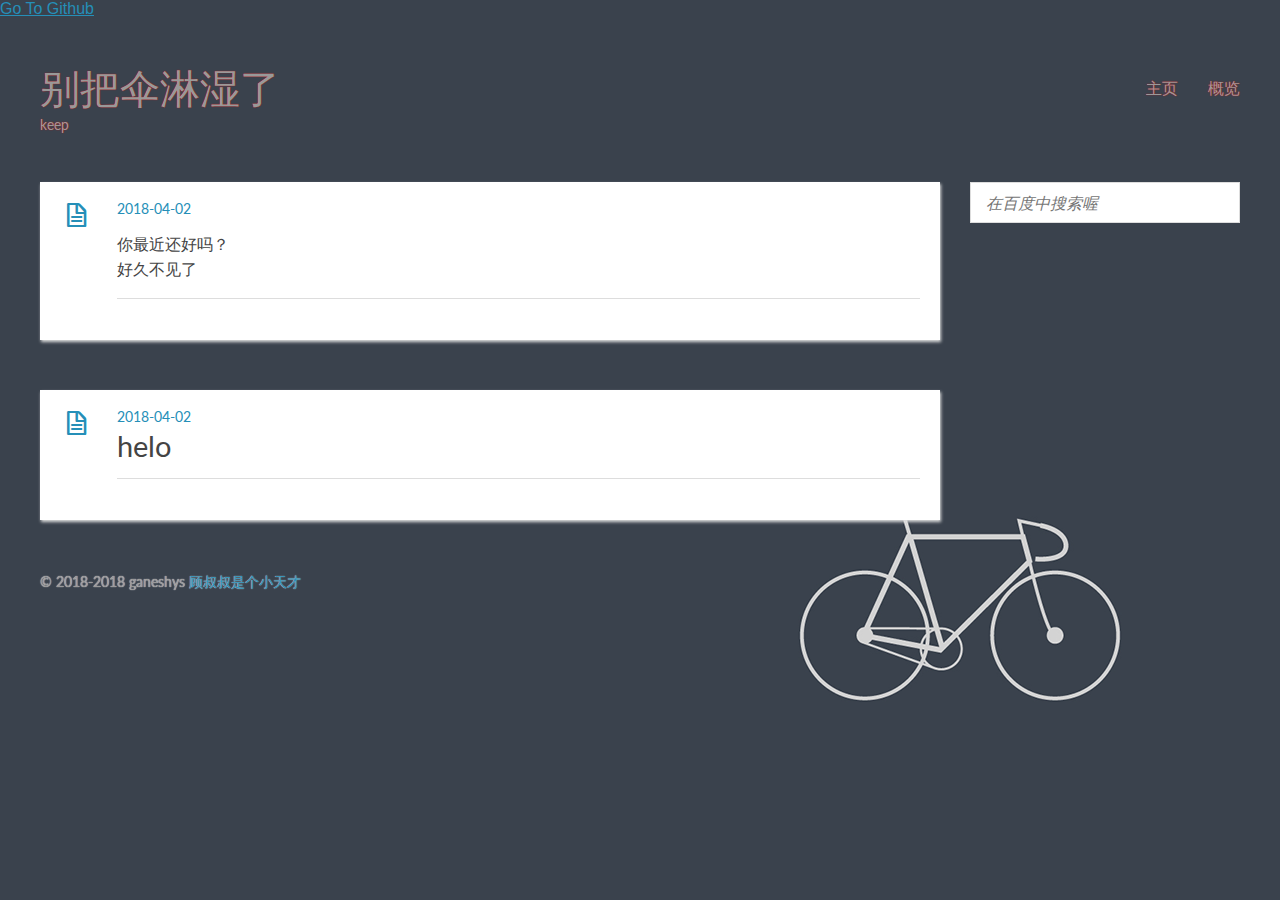
==== commit be98dad1: "Site updated: 2018-04-02 20:44:23" ====
--- a/index.html
+++ b/index.html
@@ -56,49 +56,17 @@
     <header>
       
         <div class="icon"></div>
-        <time datetime="2018-04-02T10:21:28.000Z"><a href="/2018/04/02/helo/">2018-04-02</a></time>
+        <time datetime="2018-04-02T12:42:14.119Z"><a href="/2018/04/02/文章标题/">2018-04-02</a></time>
       
       
   
-    <h1 class="title"><a href="/2018/04/02/helo/">helo</a></h1>
+    <h1 class="title"><a href="/2018/04/02/文章标题/"></a></h1>
   
 
     </header>
     <div class="entry">
       
-        
-      
-    </div>
-    <footer>
-      
-        
-        
-      
-      <div class="clearfix"></div>
-    </footer>
-  </div>
-</article>
-
-
-
-
-  <article class="post">
-  
-  <div class="post-content">
-    <header>
-      
-        <div class="icon"></div>
-        <time datetime="2018-04-02T10:03:42.732Z"><a href="/2018/04/02/11/">2018-04-02</a></time>
-      
-      
-  
-    <h1 class="title"><a href="/2018/04/02/11/"></a></h1>
-  
-
-    </header>
-    <div class="entry">
-      
-        <p>test</p>
+        <p> 你最近还好吗？<br> 好久不见了</p>
 
       
     </div>
@@ -121,26 +89,17 @@
     <header>
       
         <div class="icon"></div>
-        <time datetime="2018-04-02T09:58:30.442Z"><a href="/2018/04/02/hello-world/">2018-04-02</a></time>
+        <time datetime="2018-04-02T10:21:28.000Z"><a href="/2018/04/02/helo/">2018-04-02</a></time>
       
       
   
-    <h1 class="title"><a href="/2018/04/02/hello-world/">Hello World</a></h1>
+    <h1 class="title"><a href="/2018/04/02/helo/">helo</a></h1>
   
 
     </header>
     <div class="entry">
       
-        <p>Welcome to <a href="https://hexo.io/" target="_blank" rel="noopener">Hexo</a>! This is your very first post. Check <a href="https://hexo.io/docs/" target="_blank" rel="noopener">documentation</a> for more info. If you get any problems when using Hexo, you can find the answer in <a href="https://hexo.io/docs/troubleshooting.html" target="_blank" rel="noopener">troubleshooting</a> or you can ask me on <a href="https://github.com/hexojs/hexo/issues" target="_blank" rel="noopener">GitHub</a>.</p>
-<h2 id="Quick-Start"><a href="#Quick-Start" class="headerlink" title="Quick Start"></a>Quick Start</h2><h3 id="Create-a-new-post"><a href="#Create-a-new-post" class="headerlink" title="Create a new post"></a>Create a new post</h3><figure class="highlight bash"><table><tr><td class="gutter"><pre><span class="line">1</span><br></pre></td><td class="code"><pre><span class="line">$ hexo new <span class="string">"My New Post"</span></span><br></pre></td></tr></table></figure>
-<p>More info: <a href="https://hexo.io/docs/writing.html" target="_blank" rel="noopener">Writing</a></p>
-<h3 id="Run-server"><a href="#Run-server" class="headerlink" title="Run server"></a>Run server</h3><figure class="highlight bash"><table><tr><td class="gutter"><pre><span class="line">1</span><br></pre></td><td class="code"><pre><span class="line">$ hexo server</span><br></pre></td></tr></table></figure>
-<p>More info: <a href="https://hexo.io/docs/server.html" target="_blank" rel="noopener">Server</a></p>
-<h3 id="Generate-static-files"><a href="#Generate-static-files" class="headerlink" title="Generate static files"></a>Generate static files</h3><figure class="highlight bash"><table><tr><td class="gutter"><pre><span class="line">1</span><br></pre></td><td class="code"><pre><span class="line">$ hexo generate</span><br></pre></td></tr></table></figure>
-<p>More info: <a href="https://hexo.io/docs/generating.html" target="_blank" rel="noopener">Generating</a></p>
-<h3 id="Deploy-to-remote-sites"><a href="#Deploy-to-remote-sites" class="headerlink" title="Deploy to remote sites"></a>Deploy to remote sites</h3><figure class="highlight bash"><table><tr><td class="gutter"><pre><span class="line">1</span><br></pre></td><td class="code"><pre><span class="line">$ hexo deploy</span><br></pre></td></tr></table></figure>
-<p>More info: <a href="https://hexo.io/docs/deployment.html" target="_blank" rel="noopener">Deployment</a></p>
-
+        
       
     </div>
     <footer>
--- a/css/style.css
+++ b/css/style.css
@@ -1,4 +1,4 @@
-@import url("//fonts.googleapis.com/css?family=Lato:400,400italic");
+@import url("//fonts.useso.com/css?family=Lato:400,400italic");
 @font-face {
   font-family: 'FontAwesome';
   font-style: normal;
@@ -10,10 +10,10 @@
   padding: 0;
 }
 body {
-  background: #eee;
+  background-image: url("/imgs/bg.jpg");
   color: #444;
   font-family: "Helvetica Neue", "Helvetica", Arial, sans-serif;
-  font-size: 14px;
+  font-size: 16px;
   text-shadow: 0 0 1px transparent;
 }
 @media screen and (max-width: 1260px) {
@@ -102,7 +102,7 @@
   }
 }
 #header {
-  text-shadow: 0 0 1px #fff;
+  text-shadow: 0 0 1px #e00;
   margin: 50px auto;
 }
 #header a {
